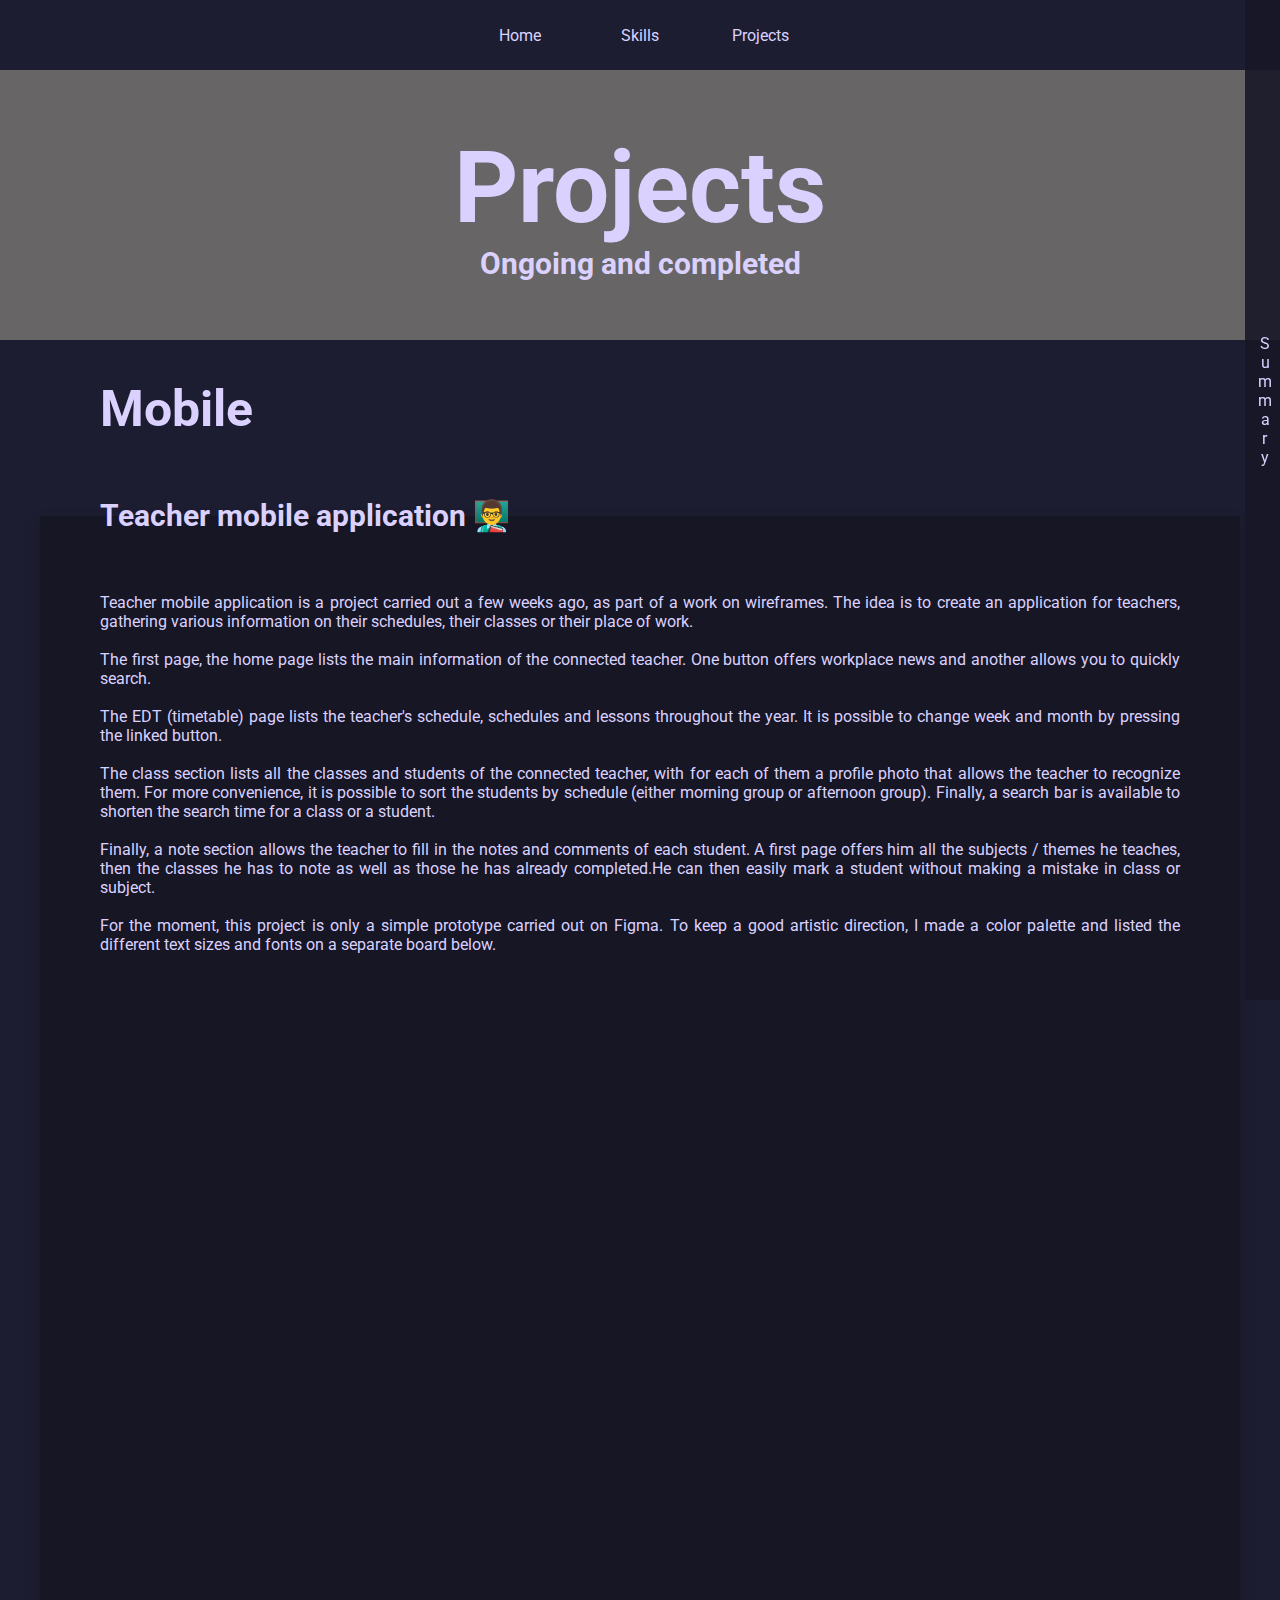
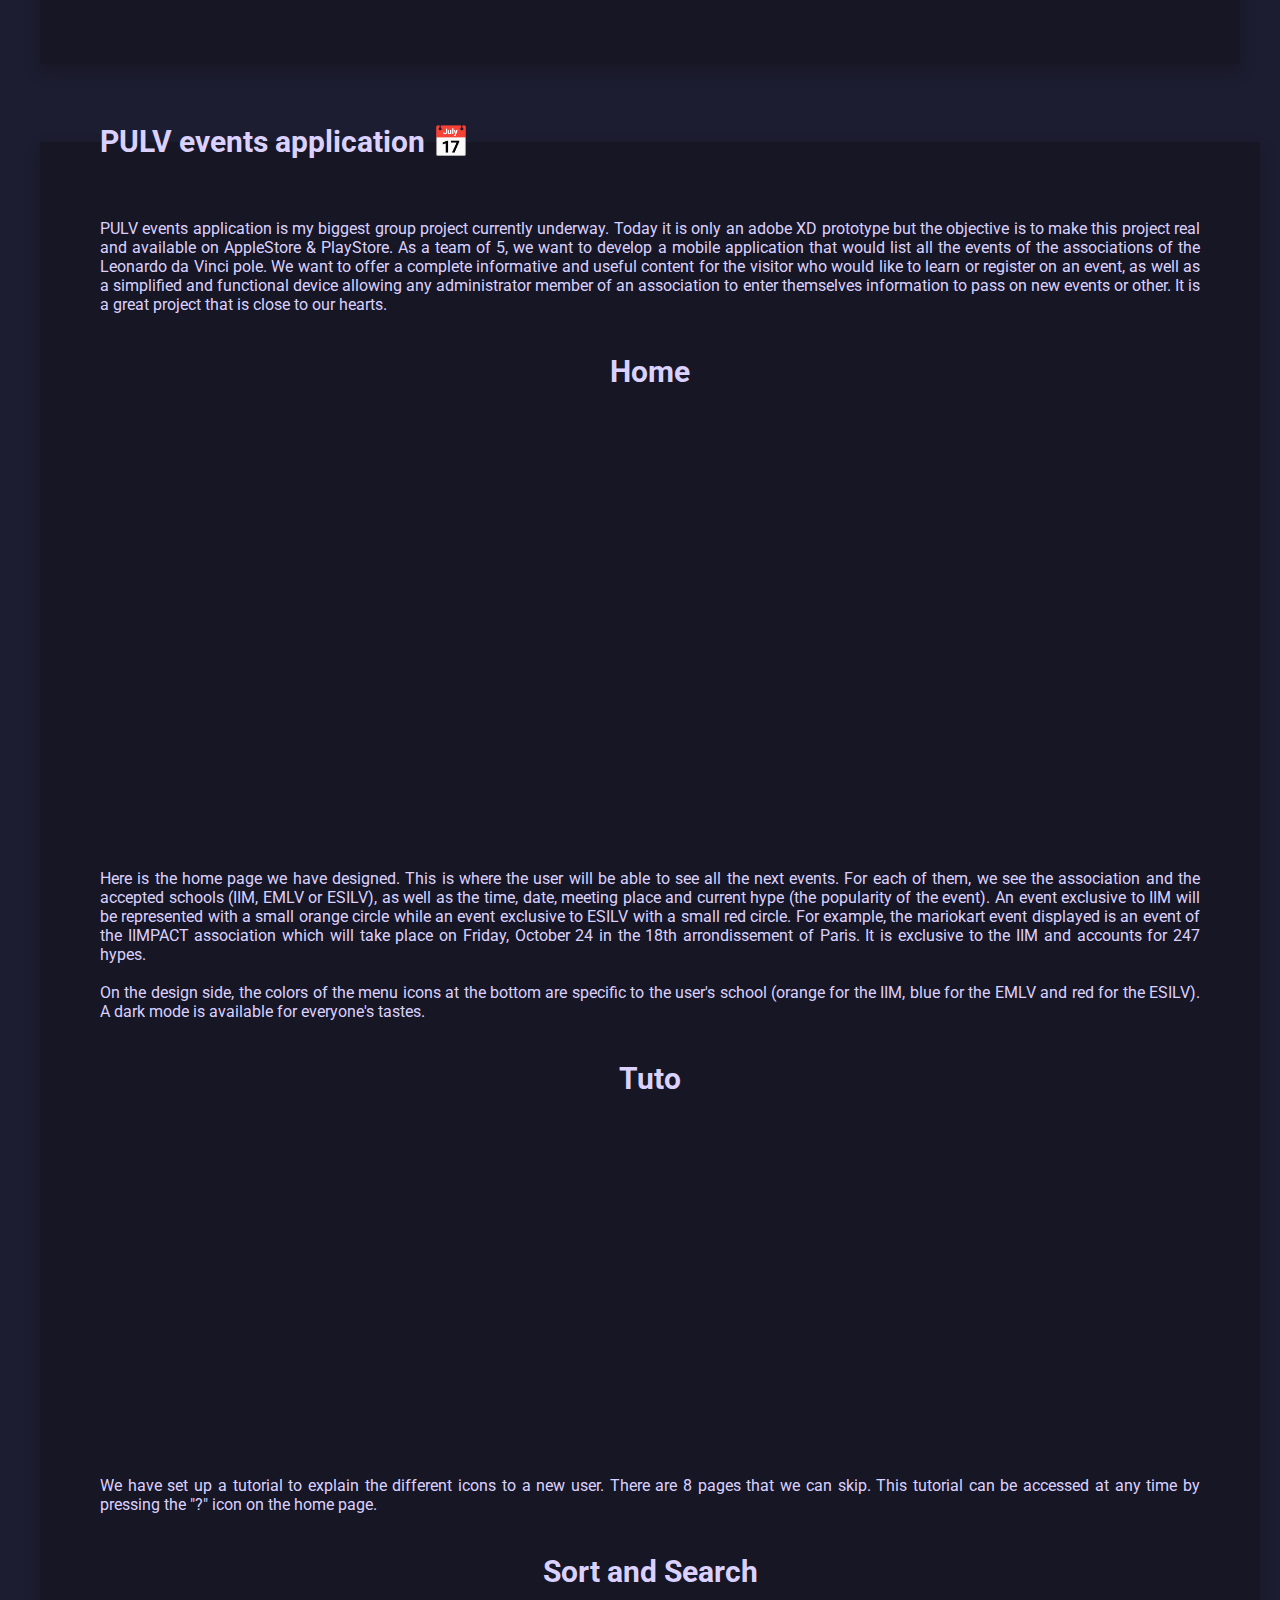
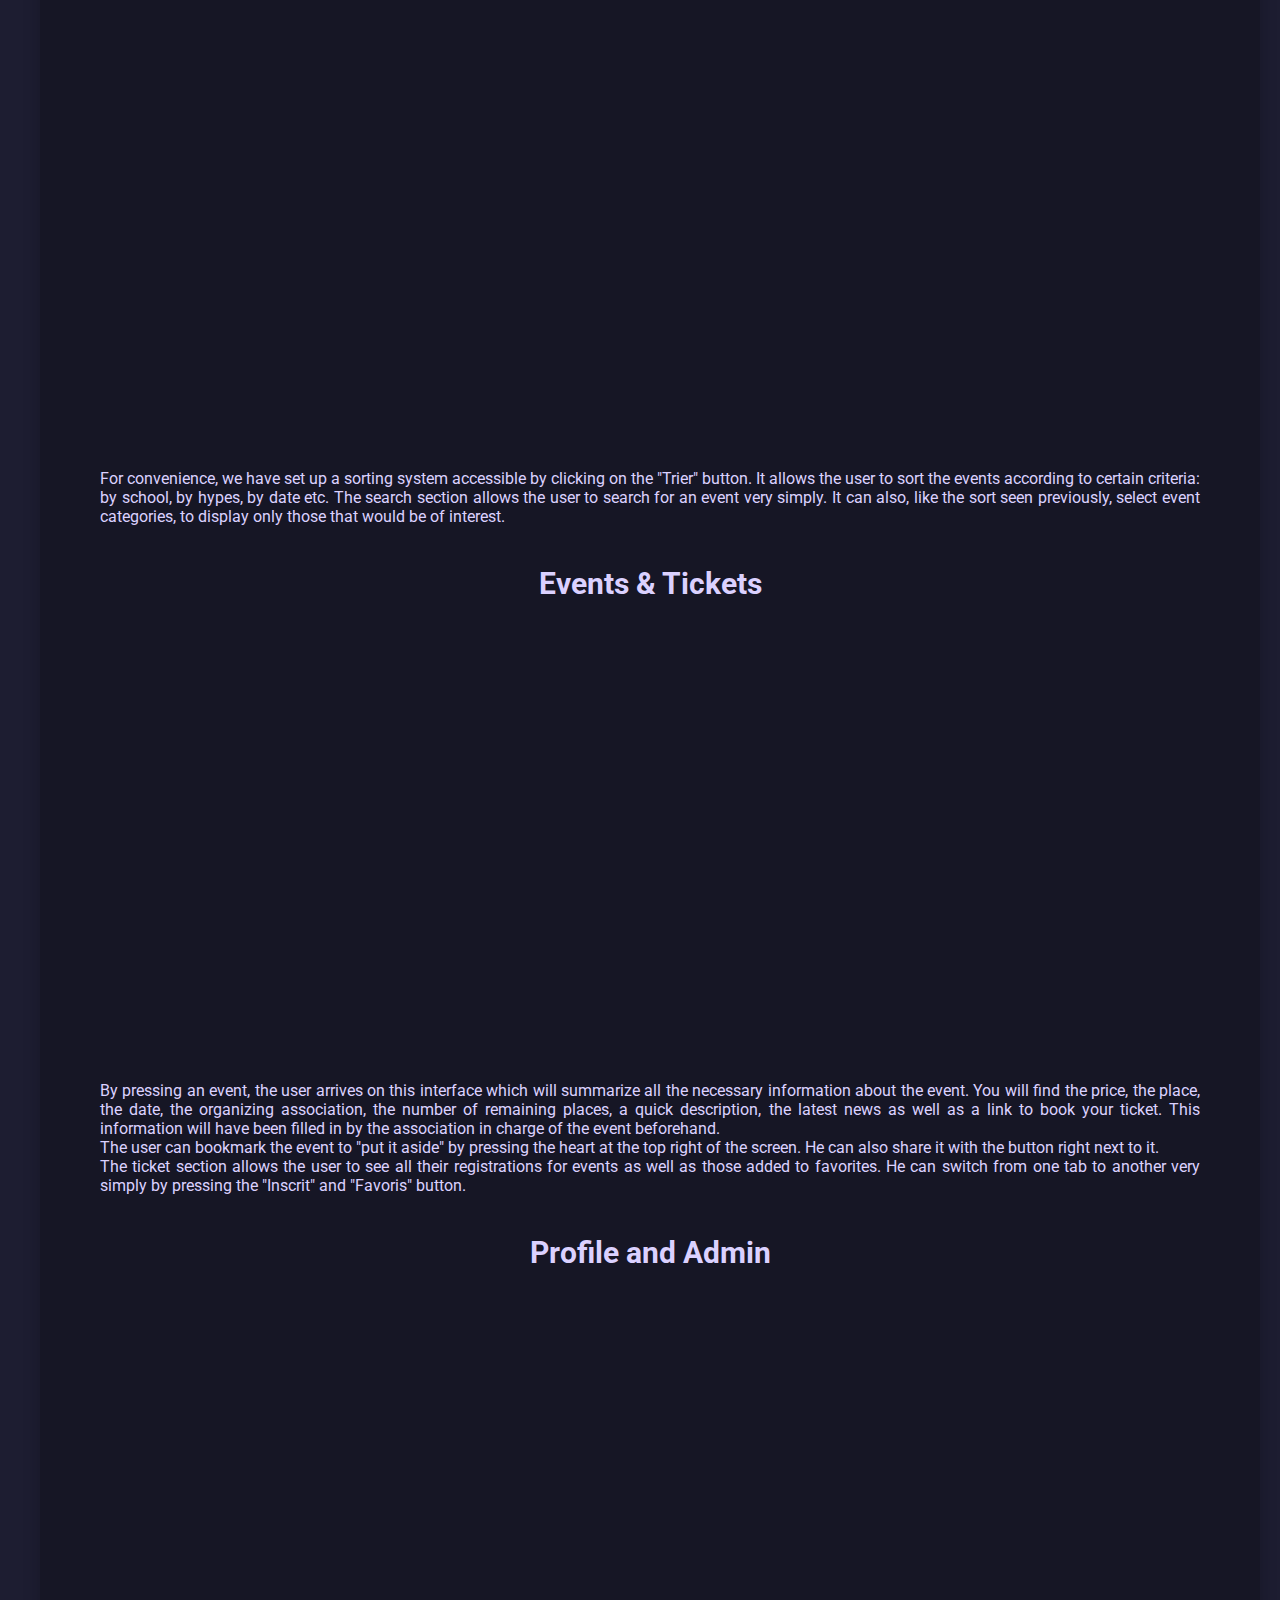
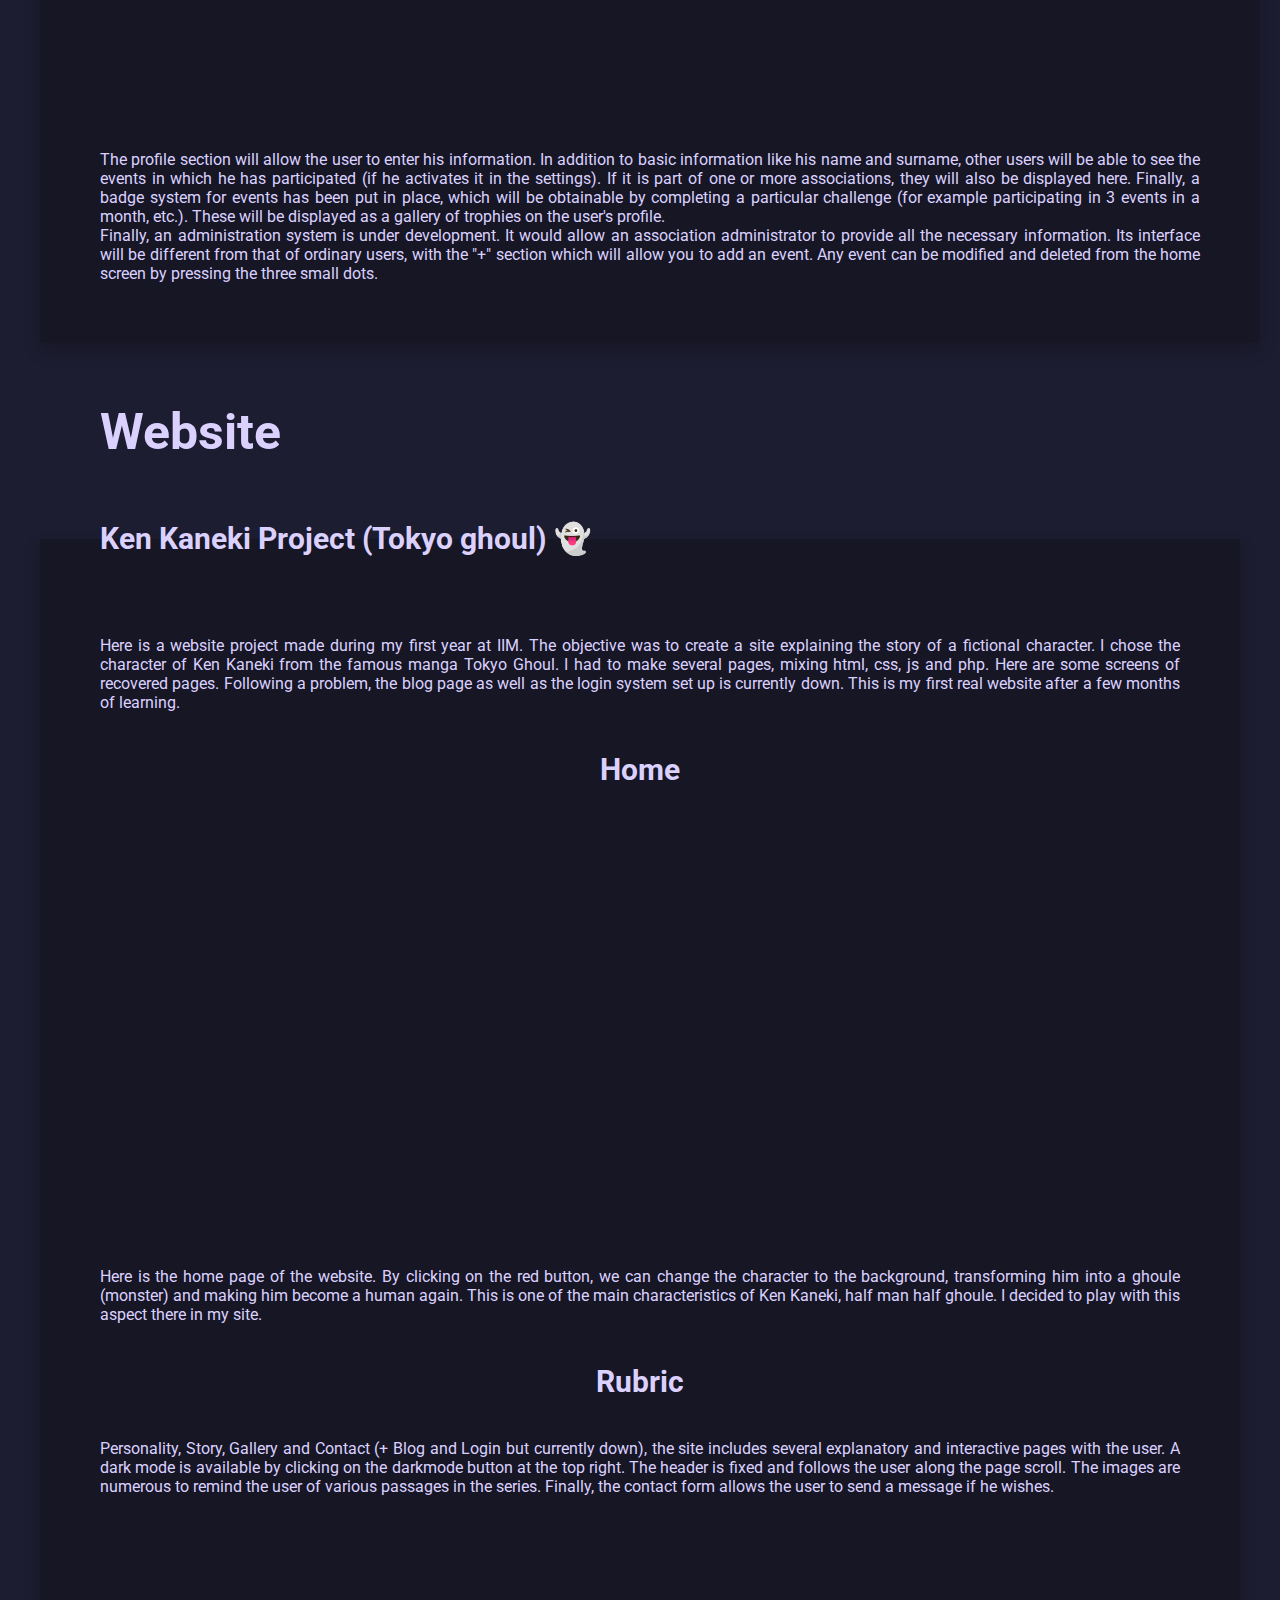
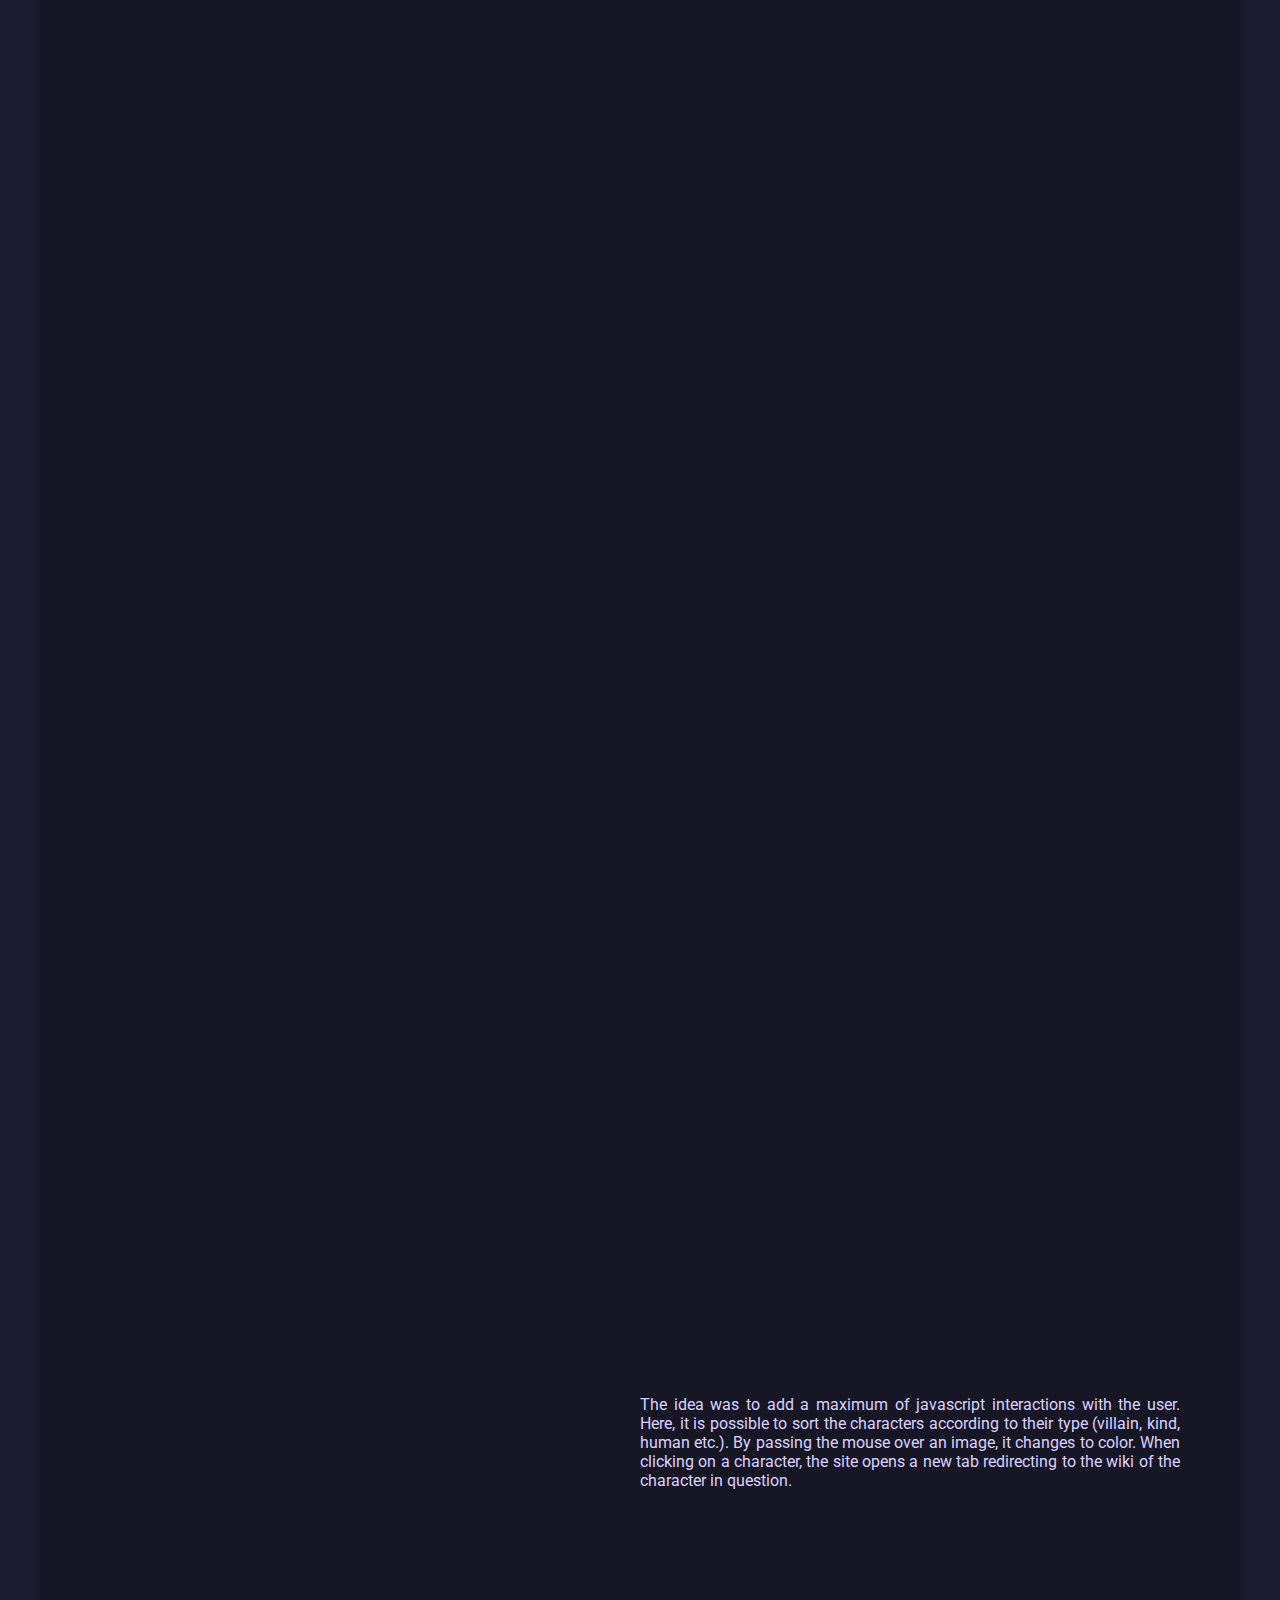
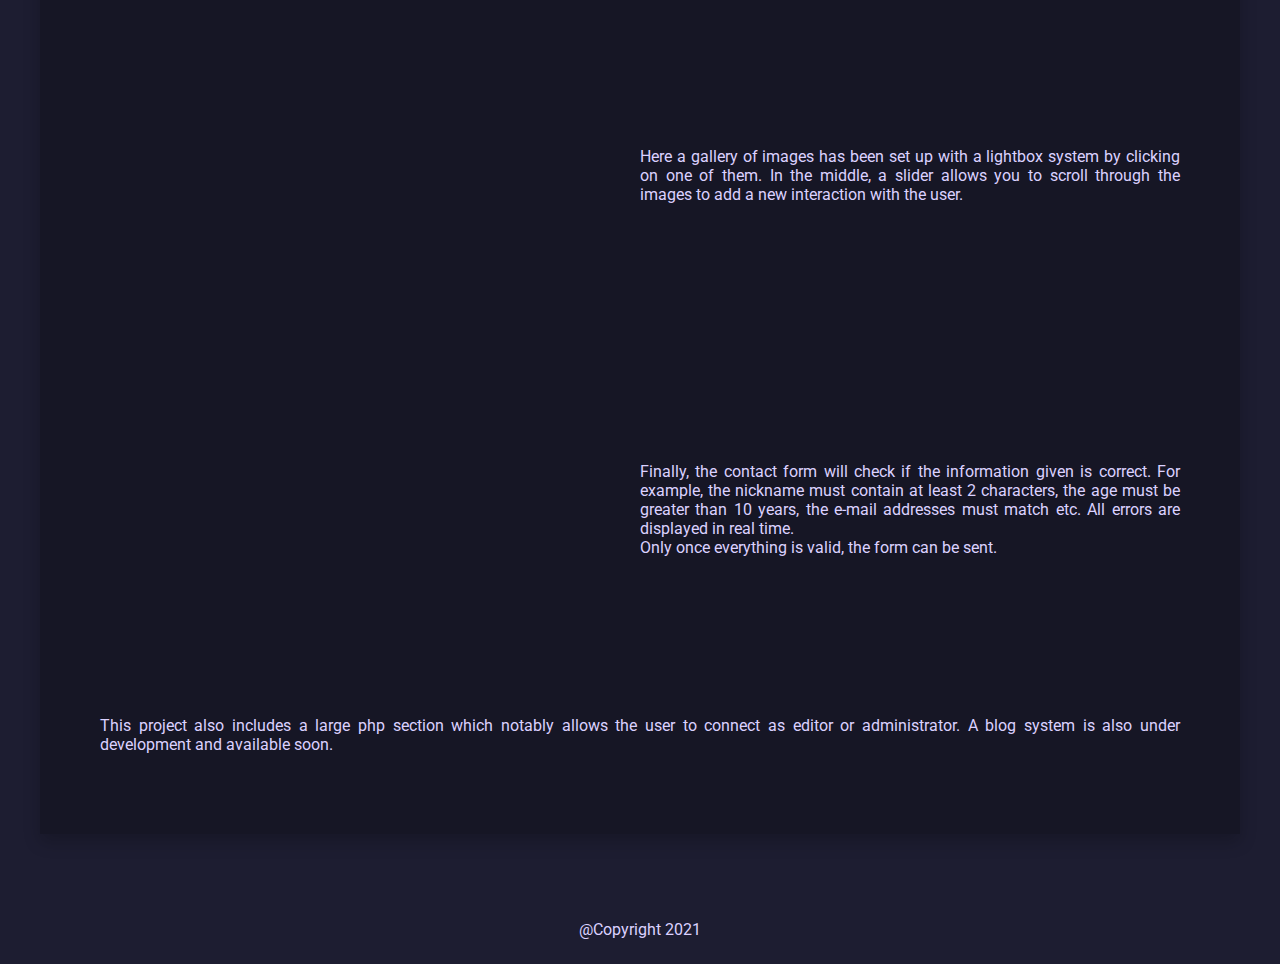
==== projects.html @ 207ac64b ":white_check_mark: Site completed" ====
<!DOCTYPE html>
<html lang="en">
<head>
    <meta charset="UTF-8">
    <meta http-equiv="X-UA-Compatible" content="IE=edge">
    <meta name="viewport" content="width=device-width, initial-scale=1.0">
    <link rel="stylesheet" href="style.css">
    <link rel="preconnect" href="https://fonts.googleapis.com">
    <link rel="preconnect" href="https://fonts.gstatic.com" crossorigin>
    <link href="https://fonts.googleapis.com/css2?family=Roboto:wght@100;400;500;700&display=swap" rel="stylesheet"> 
    <title>Projects</title>
</head>
<body>
    <header>
        <ul>
            <a href="index.html">
                <ul>
                    <li>Home</li>
                </ul>
            </a>
            <a href="skills.html">
                <ul>
                    <li>Skills</li>
                </ul>
            </a>
            <a href="projects.html">
                <ul>
                    <li>Projects</li> 
                </ul>
            </a>
        </ul>
    </header>
        <section class="projects">
            <div class="title">
                <div>
                    <h1>Projects</h1>
                    <h3>Ongoing and completed</h3>
                </div>
            </div>

            <div class="flex">
                <article>
                    <h2>Mobile</h2>
                </article>
                <fieldset>
                    <legend><b>Teacher mobile application</b> 👨‍🏫</legend>
                    <p>Teacher mobile application is a project carried out a few weeks ago, as part of a work on wireframes. The idea is to create an application for teachers, gathering various information on their schedules, their classes or their place of work. <br><br>The first page, the home page lists the main information of the connected teacher. One button offers workplace news and another allows you to quickly search.<br><br>The EDT (timetable) page lists the teacher's schedule, schedules and lessons throughout the year. It is possible to change week and month by pressing the linked button.<br><br>The class section lists all the classes and students of the connected teacher, with for each of them a profile photo that allows the teacher to recognize them. For more convenience, it is possible to sort the students by schedule (either morning group or afternoon group). Finally, a search bar is available to shorten the search time for a class or a student.<br><br>Finally, a note section allows the teacher to fill in the notes and comments of each student. A first page offers him all the subjects / themes he teaches, then the classes he has to note as well as those he has already completed.He can then easily mark a student without making a mistake in class or subject.<br><br> For the moment, this project is only a simple prototype carried out on Figma. To keep a good artistic direction, I made a color palette and listed the different text sizes and fonts on a separate board below.
                    </p>
                    <div class="grid">
                        <div><img src="../rendu_SCSS/img/projects/figma/1.png" alt="home_figma" class="xs"></div>
                        <div><img src="../rendu_SCSS/img/projects/figma/2.png" alt="edt_figma" class="xs"></div>
                        <div><img src="../rendu_SCSS/img/projects/figma/3.png" alt="class1_figma" class="xs"></div>
                        <div><img src="../rendu_SCSS/img/projects/figma/4.png" alt="class2_figma" class="xs"></div>
                        <div><img src="../rendu_SCSS/img/projects/figma/5.png" alt="class3_figma" class="xs"></div>
                        <div><img src="../rendu_SCSS/img/projects/figma/6.png" alt="class4_figma" class="xs"></div>
                        <div><img src="../rendu_SCSS/img/projects/figma/7.png" alt="mark1_figma" class="xs"></div>
                        <div><img src="../rendu_SCSS/img/projects/figma/8.png" alt="mark2_figma" class="xs"></div>
                        <div><img src="../rendu_SCSS/img/projects/figma/9.png" alt="mark3_figma" class="xs"></div>
                        <div></div>
                        <div></div>
                    </div>
                </fieldset>


                <fieldset>
                    <legend><b>PULV events application</b> 📅</legend>
                    <p>PULV events application is my biggest group project currently underway. Today it is only an adobe XD prototype but the objective is to make this project real and available on AppleStore & PlayStore. As a team of 5, we want to develop a mobile application that would list all the events of the associations of the Leonardo da Vinci pole. We want to offer a complete informative and useful content for the visitor who would like to learn or register on an event, as well as a simplified and functional device allowing any administrator member of an association to enter themselves information to pass on new events or other. It is a great project that is close to our hearts.
                    </p>
                    <article>
                        <h3>Home</h3>
                    </article>
                    <div class="grid grid-home">
                        <div><img src="../rendu_SCSS/img/projects/xd/home_1.png" alt="home_1" class="xs"></div>
                        <div><img src="../rendu_SCSS/img/projects/xd/home_2.png" alt="home_2" class="xs"></div>
                        <div><img src="../rendu_SCSS/img/projects/xd/home_3.png" alt="home_3" class="xs"></div>
                        <div><img src="../rendu_SCSS/img/projects/xd/home_d_1.png" alt="home_d_1" class="xs"></div>
                        <div><img src="../rendu_SCSS/img/projects/xd/home_d_2.png" alt="home_d_2" class="xs"></div>
                        <div><img src="../rendu_SCSS/img/projects/xd/home_d_3.png" alt="home_d_3" class="xs"></div>
                    </div>
                    <p>Here is the home page we have designed. This is where the user will be able to see all the next events. For each of them, we see the association and the accepted schools (IIM, EMLV or ESILV), as well as the time, date, meeting place and current hype (the popularity of the event). An event exclusive to IIM will be represented with a small orange circle while an event exclusive to ESILV with a small red circle. For example, the mariokart event displayed is an event of the IIMPACT association which will take place on Friday, October 24 in the 18th arrondissement of Paris. It is exclusive to the IIM and accounts for 247 hypes. <br><br>
                    On the design side, the colors of the menu icons at the bottom are specific to the user's school (orange for the IIM, blue for the EMLV and red for the ESILV). A dark mode is available for everyone's tastes.
                    </p>
                    <article>
                        <h3>Tuto</h3>
                    </article>
                    <div class="grid grid-tuto">
                        <div><img src="../rendu_SCSS/img/projects/xd/tuto1.png" alt="tuto1" class="xs"></div>
                        <div><img src="../rendu_SCSS/img/projects/xd/tuto2.png" alt="tuto2" class="xs"></div>
                        <div><img src="../rendu_SCSS/img/projects/xd/tuto3.png" alt="tuto3" class="xs"></div>
                        <div><img src="../rendu_SCSS/img/projects/xd/tuto4.png" alt="tuto4" class="xs"></div>
                        <div><img src="../rendu_SCSS/img/projects/xd/tuto5.png" alt="tuto5" class="xs"></div>
                        <div><img src="../rendu_SCSS/img/projects/xd/tuto6.png" alt="tuto6" class="xs"></div>
                        <div><img src="../rendu_SCSS/img/projects/xd/tuto7.png" alt="tuto7" class="xs"></div>
                        <div><img src="../rendu_SCSS/img/projects/xd/tuto8.png" alt="tuto8" class="xs"></div>
                    </div>
                    <p>We have set up a tutorial to explain the different icons to a new user. There are 8 pages that we can skip. This tutorial can be accessed at any time by pressing the "?" icon on the home page.
                    </p>
                    <article>
                        <h3>Sort and Search</h3>
                    </article>
                    <div class="grid grid-search">
                        <div><img src="../rendu_SCSS/img/projects/xd/filter.png" alt="filter" class="xs"></div>
                        <div><img src="../rendu_SCSS/img/projects/xd/search_1.png" alt="search_1" class="xs"></div>
                        <div><img src="../rendu_SCSS/img/projects/xd/search_2.png" alt="search_2" class="xs"></div>
                    </div>
                    <p>For convenience, we have set up a sorting system accessible by clicking on the "Trier" button. It allows the user to sort the events according to certain criteria: by school, by hypes, by date etc. The search section allows the user to search for an event very simply. It can also, like the sort seen previously, select event categories, to display only those that would be of interest.
                    </p>
                    <article>
                        <h3>Events & Tickets</h3>
                    </article>
                    <div class="grid grid-event">
                        <div><img src="../rendu_SCSS/img/projects/xd/event_1.png" alt="event_1" class="xs"></div>
                        <div><img src="../rendu_SCSS/img/projects/xd/event_2.png" alt="event_2" class="xs"></div>
                        <div><img src="../rendu_SCSS/img/projects/xd/event_3.png" alt="event_3" class="xs"></div>
                        <div><img src="../rendu_SCSS/img/projects/xd/ticket_1.png" alt="ticket_1" class="xs"></div>
                        <div><img src="../rendu_SCSS/img/projects/xd/ticket_2.png" alt="ticket_2" class="xs"></div>
                    </div>
                    <p>By pressing an event, the user arrives on this interface which will summarize all the necessary information about the event. You will find the price, the place, the date, the organizing association, the number of remaining places, a quick description, the latest news as well as a link to book your ticket. This information will have been filled in by the association in charge of the event beforehand. <br>The user can bookmark the event to "put it aside" by pressing the heart at the top right of the screen. He can also share it with the button right next to it.<br>The ticket section allows the user to see all their registrations for events as well as those added to favorites. He can switch from one tab to another very simply by pressing the "Inscrit" and "Favoris" button.
                    <article>
                        <h3>Profile and Admin</h3>
                    </article>
                    <div class="grid grid-admin">
                        <div><img src="../rendu_SCSS/img/projects/xd/profile.png" alt="profile" class="xs"></div>
                        <div><img src="../rendu_SCSS/img/projects/xd/admin_1.png" alt="admin_1" class="xs"></div>
                        <div><img src="../rendu_SCSS/img/projects/xd/admin_2.png" alt="admin_2" class="xs"></div>
                        <div><img src="../rendu_SCSS/img/projects/xd/admin_3.png" alt="admin_3" class="xs"></div>
                    </div>
                    <p>The profile section will allow the user to enter his information. In addition to basic information like his name and surname, other users will be able to see the events in which he has participated (if he activates it in the settings). If it is part of one or more associations, they will also be displayed here. Finally, a badge system for events has been put in place, which will be obtainable by completing a particular challenge (for example participating in 3 events in a month, etc.). These will be displayed as a gallery of trophies on the user's profile.<br>Finally, an administration system is under development. It would allow an association administrator to provide all the necessary information. Its interface will be different from that of ordinary users, with the "+" section which will allow you to add an event. Any event can be modified and deleted from the home screen by pressing the three small dots.
                    </p>
                </fieldset>
                <article>
                    <h2>Website</h2>
                </article>
                <fieldset>
                    <legend><b>Ken Kaneki Project (Tokyo ghoul)</b> 👻</legend>
                    <p>Here is a website project made during my first year at IIM. The objective was to create a site explaining the story of a fictional character. I chose the character of Ken Kaneki from the famous manga Tokyo Ghoul. I had to make several pages, mixing html, css, js and php.
                        Here are some screens of recovered pages. Following a problem, the blog page as well as the login system set up is currently down. This is my first real website after a few months of learning.
                    </p>
                    <article>
                        <h3>Home</h3>
                    </article>
                    <div class="grid grid-home">
                        <div><img src="../rendu_SCSS/img/projects/kk/1.png" alt="home_1" class="xs"></div>
                        <div><img src="../rendu_SCSS/img/projects/kk/2.png" alt="home_2" class="xs"></div>
                    </div>
                    <p>Here is the home page of the website. By clicking on the red button, we can change the character to the background, transforming him into a ghoule (monster) and making him become a human again. This is one of the main characteristics of Ken Kaneki, half man half ghoule. I decided to play with this aspect there in my site.
                    </p>
                    <article>
                        <h3>Rubric</h3>
                    </article>
                    <p>Personality, Story, Gallery and Contact (+ Blog and Login but currently down), the site includes several explanatory and interactive pages with the user.
                        A dark mode is available by clicking on the darkmode button at the top right. The header is fixed and follows the user along the page scroll.
                        The images are numerous to remind the user of various passages in the series. Finally, the contact form allows the user to send a message if he wishes.
                    </p>
                    <div class="grid grid-rubric">
                        <div><img src="../rendu_SCSS/img/projects/kk/3.png" alt="home_2" class="xs"></div>
                        <div><img src="../rendu_SCSS/img/projects/kk/4.png" alt="home_2" class="xs"></div>
                        <div><img src="../rendu_SCSS/img/projects/kk/5.png" alt="home_2" class="xs"></div>
                        <div><img src="../rendu_SCSS/img/projects/kk/6.png" alt="home_2" class="xs"></div>
                        <div><img src="../rendu_SCSS/img/projects/kk/7.png" alt="home_2" class="xs"></div>
                        <div><img src="../rendu_SCSS/img/projects/kk/8.png" alt="home_2" class="xs"></div>
                        <div><img src="../rendu_SCSS/img/projects/kk/9.png" alt="home_2" class="xs"></div>
                        <div><img src="../rendu_SCSS/img/projects/kk/10.png" alt="home_2" class="xs"></div>
                        
                    </div>
                    
                    <div class="grid grid-use">
                        <p>The idea was to add a maximum of javascript interactions with the user. Here, it is possible to sort the characters according to their type (villain, kind, human etc.). By passing the mouse over an image, it changes to color. When clicking on a character, the site opens a new tab redirecting to the wiki of the character in question.
                        </p>
                        <div><img src="../rendu_SCSS/img/projects/kk/11.png" alt="home_2" class="xs"></div>
                        <p>Here a gallery of images has been set up with a lightbox system by clicking on one of them. In the middle, a slider allows you to scroll through the images to add a new interaction with the user.
                        </p>
                        <div><img src="../rendu_SCSS/img/projects/kk/12.png" alt="home_2" class="xs"></div>
                        <p>Finally, the contact form will check if the information given is correct. For example, the nickname must contain at least 2 characters, the age must be greater than 10 years, the e-mail addresses must match etc. All errors are displayed in real time.<br>Only once everything is valid, the form can be sent.
                        </p>
                        <div><img src="../rendu_SCSS/img/projects/kk/13.png" alt="home_2" class="xs"></div>
                    </div>
                    <p>This project also includes a large php section which notably allows the user to connect as editor or administrator. A blog system is also under development and available soon.</p>
                </fieldset>
            </div>
        </section>
        <footer>
            <p>@Copyright 2021</p>
        </footer>
        <ul class="scrollbar">
            <div class="summary">Summary</div>
            <div>
                <ul class="mobile">
                    <li>Mobile</li>
                </ul>
                <ul class="teacher">
                    <li>Teacher Mobile Application</li>
                </ul>
                <ul class="pulv">
                    <li>PULV events application</li>
                </ul>
                <ul class="website">
                    <li>Website</li>
                </ul>
                <ul class="kk">
                    <li>Ken Kaneki Project</li>
                </ul>
            </div>
        </ul>
        <img src="../rendu_SCSS/img/menu.svg" alt="menu_burger" class="burger">
        <ul class="menu-burger">
            <img src="../rendu_SCSS/img/x.svg" alt="x_menu_burger" class="x">
            <div>
                <a href="index.html">
                    <ul>
                        <li>Home</li>
                    </ul>
                </a>
                <a href="skills.html">
                    <ul>
                        <li>Skills</li>
                    </ul>
                </a>
                <a href="projects.html">
                    <ul>
                        <li>Projects</li>
                    </ul>
                </a>
            </div>
        </ul>
    </body>
    <script src="../rendu_SCSS/script.js"></script>
    </html>
    
</body>
</html>
---- style.css ----
* {
  padding: 0;
  margin: 0;
  box-sizing: border-box;
  font-family: "Roboto", sans-serif;
  transition: 0.5s;
}

body {
  background-color: #1d1d31;
}

a {
  text-decoration: none;
  color: #dbd1ff;
}

h1 {
  font-size: 100px;
}

h2 {
  font-size: 50px;
}

h3 {
  font-size: 30px;
}

p {
  text-align: justify;
}

@media screen and (max-width: 1200px) {
  h1 {
    font-size: 70px;
  }

  h2 {
    font-size: 40px;
  }

  h3 {
    font-size: 25px;
  }
}
footer, header {
  display: flex;
  justify-content: center;
  align-items: center;
  height: 70px;
  color: #dbd1ff;
  background-color: #1d1d31;
}
footer ul, header ul {
  display: flex;
  flex-direction: row;
  justify-content: center;
  cursor: pointer;
}
footer ul ul, header ul ul {
  height: 70px;
  display: flex;
  justify-content: center;
  align-items: center;
  width: 120px;
}
footer ul ul:hover, header ul ul:hover {
  background-color: coral;
}
footer ul li, header ul li {
  list-style-type: none;
  margin: 0 30px;
}

@media screen and (max-width: 1200px) {
  header {
    display: none;
  }
}

.scrollbar {
  width: 200px;
  position: fixed;
  top: 0;
  right: 0;
  bottom: -100px;
  background-color: rgba(23, 23, 39, 0.9);
  transform: translateX(200px);
  padding-top: 100px;
  padding-left: 10px;
  padding-right: 225px;
  margin-top: 0;
  z-index: 2;
  color: #dbd1ff;
  display: flex;
}
.scrollbar:hover {
  transform: translateX(0);
}
.scrollbar:hover .summary {
  opacity: 0;
}
.scrollbar li {
  text-align: center;
  list-style-type: none;
  font-size: 15px;
}
.scrollbar ul {
  margin: 5px 0;
  width: 200px;
  padding: 20px;
}
.scrollbar ul:hover {
  background-color: coral;
}
.scrollbar .summary {
  writing-mode: vertical-rl;
  text-orientation: upright;
  align-self: center;
  margin-bottom: 300px;
}

.burger, .x {
  cursor: pointer;
  width: 50px;
  position: fixed;
  top: 20px;
  left: 20px;
  display: block;
}
@media screen and (min-width: 1200px) {
  .burger, .x {
    display: none;
  }
}
@media screen and (max-width: 450px) {
  .burger, .x {
    width: 40px;
  }
}

.menu-burger {
  width: 200px;
  position: fixed;
  top: 0;
  left: 0;
  bottom: -100px;
  background-color: rgba(23, 23, 39, 0.9);
  transform: translateX(-500px);
  padding-top: 100px;
  padding-right: 50px;
  margin-top: 0;
  z-index: 2;
}
.menu-burger li {
  text-align: center;
  list-style-type: none;
  font-size: 20px;
}
.menu-burger ul {
  margin: 5px 0;
  width: 200px;
  padding: 20px;
}
.menu-burger ul:hover {
  background-color: coral;
}

.visible {
  transform: translateX(0);
}

.invisible {
  transform: translateX(-500px);
}

.visible_p {
  opacity: 0;
  height: 0;
  transition: 0.2s ease-out;
}

.slide {
  scale: 2;
  margin-top: 30px;
  cursor: pointer;
}
@media screen and (max-width: 1200px) {
  .slide {
    display: none;
  }
}

.index section:nth-of-type(1) {
  display: flex;
  justify-content: center;
  flex-direction: column;
}
.index section:nth-of-type(1) .home {
  width: 100%;
  height: 100vh;
  background-color: #676565;
  background-size: cover;
  background-image: url(https://media.istockphoto.com/photos/developer-screen-with-colored-website-programming-code-picture-id1161918104?b=1&k=20&m=1161918104&s=170667a&w=0&h=NG2dfcrxrW0ZWtf2vkicNatgUx5nNRZyT-b0-hvJELs=);
  background-attachment: fixed;
  background-blend-mode: multiply;
  object-fit: cover;
  display: flex;
  align-items: center;
  justify-content: center;
  flex-direction: column;
  color: #dbd1ff;
  background-position: center;
}
@media screen and (max-width: 1200px) {
  .index section:nth-of-type(1) .home {
    height: 50vh;
  }
}
.index section:nth-of-type(1) .home div:nth-of-type(1) {
  width: 800px;
  border: solid 3px #dbd1ff;
  height: 50%;
  display: flex;
  flex-direction: column;
  align-items: center;
  justify-content: center;
  margin-bottom: 50px;
}
@media screen and (max-width: 1200px) {
  .index section:nth-of-type(1) .home div:nth-of-type(1) {
    width: 350px;
  }
}
.index section:nth-of-type(2) {
  padding: 50px;
  margin-top: 10px;
}
.index section:nth-of-type(2) .description {
  display: flex;
  justify-content: center;
  align-items: center;
  flex-direction: column;
  padding: 30px;
  color: #dbd1ff;
  background-color: #161625;
  margin-bottom: 50px;
  box-shadow: 0 8px 16px rgba(0, 0, 0, 0.2);
}
.index section:nth-of-type(2) .description div:nth-of-type(1) {
  width: 150px;
  height: 150px;
  background-color: bisque;
  border-radius: 50%;
  background-image: url(../rendu_SCSS/img/profil.jpg);
  background-size: cover;
  margin-top: 20px;
}
.index section:nth-of-type(2) .description p {
  padding: 20px;
}
.index section:nth-of-type(2) div {
  display: flex;
  justify-content: center;
  flex-direction: column;
  justify-content: center;
  align-items: center;
  margin: 20px 0;
}
.index .section {
  width: 100%;
  height: 150px;
}
.index .section-1 {
  width: 700px;
  background-color: darkgray;
  background-blend-mode: multiply;
  background-size: cover;
  color: #dbd1ff;
  display: flex;
  align-items: center;
  justify-content: center;
  cursor: pointer;
  box-shadow: 0 8px 16px rgba(0, 0, 0, 0.2);
  background-image: url(https://images.unsplash.com/photo-1508317469940-e3de49ba902e?ixid=MnwxMjA3fDB8MHxzZWFyY2h8MjJ8fHNraWxscyUyMGRldnxlbnwwfHwwfHw%3D&ixlib=rb-1.2.1&auto=format&fit=crop&w=600&q=60);
}
.index .section-1:hover {
  border: 1px solid #ff9f7c;
}
.index .section-2 {
  width: 700px;
  background-color: darkgray;
  background-blend-mode: multiply;
  background-size: cover;
  color: #dbd1ff;
  display: flex;
  align-items: center;
  justify-content: center;
  cursor: pointer;
  box-shadow: 0 8px 16px rgba(0, 0, 0, 0.2);
  background-image: url(https://images.unsplash.com/photo-1531741403586-c19915ad5d0c?ixid=MnwxMjA3fDB8MHxzZWFyY2h8MTh8fGRldiUyMGNzc3xlbnwwfHwwfHw%3D&ixlib=rb-1.2.1&auto=format&fit=crop&w=600&q=60);
  background-position: center;
}
.index .section-2:hover {
  border: 1px solid #ff9f7c;
}

.skills li {
  font-size: 20px;
  color: #dbd1ff;
  list-style-type: circle;
}
.skills .title {
  width: 100%;
  height: 30vh;
  background-color: #676565;
  background-blend-mode: multiply;
  background-attachment: fixed;
  background-position: center;
  background-size: cover;
  display: flex;
  justify-content: center;
  align-items: center;
  flex-direction: column;
  text-align: center;
  color: #dbd1ff;
  background-image: url(https://images.unsplash.com/photo-1508317469940-e3de49ba902e?ixid=MnwxMjA3fDB8MHxzZWFyY2h8MjJ8fHNraWxscyUyMGRldnxlbnwwfHwwfHw%3D&ixlib=rb-1.2.1&auto=format&fit=crop&w=600&q=60);
}
.skills article {
  margin-top: 40px;
  margin-left: 100px;
  color: #dbd1ff;
}
.skills fieldset {
  margin: 60px 40px;
  box-shadow: 0 8px 16px rgba(0, 0, 0, 0.2);
  background-color: #161625;
  padding: 60px;
  border: none;
}
.skills fieldset legend {
  font-size: 30px;
  color: #dbd1ff;
}
.skills fieldset p {
  color: #dbd1ff;
}
@media screen and (max-width: 1200px) {
  .skills fieldset {
    text-align: center;
  }
  .skills fieldset ul {
    margin-bottom: 20px;
  }
}
@media screen and (min-width: 1200px) {
  .skills .grid {
    height: auto;
    display: grid;
    grid-template-columns: 1fr 1fr;
    grid-template-rows: 1fr;
  }
  .skills .grid ul {
    margin-bottom: 20px;
  }
  .skills .grid fieldset:nth-of-type(1) {
    grid-column: 1;
    grid-row: 1;
    margin-left: 100px;
    margin-top: 50px;
  }
  .skills .grid fieldset:nth-of-type(2) {
    grid-column: 2;
    grid-row: 1;
    margin-right: 100px;
    margin-top: 50px;
  }
  .skills .grid fieldset:nth-of-type(3) {
    grid-column: 1;
    grid-row: 2;
    margin-left: 100px;
  }
  .skills .grid fieldset:nth-of-type(4) {
    grid-column: 2;
    grid-row: 2;
    margin-right: 100px;
  }
  .skills .flex {
    height: auto;
    display: flex;
    margin: 0 50px 100px 50px;
  }
  .skills .flex ul {
    display: flex;
    justify-content: space-around;
  }
  .skills .flex li {
    margin: 20px 80px;
    text-align: left;
    width: 100%;
    text-align: center;
  }
}
.skills .front, .skills .back, .skills .uiux, .skills .others, .skills .soft {
  display: flex;
  justify-content: center;
  cursor: pointer;
  margin-bottom: 20px;
  scale: 1.2;
}

.projects .title {
  width: 100%;
  height: 30vh;
  background-color: #676565;
  background-blend-mode: multiply;
  background-attachment: fixed;
  background-position: center;
  background-size: cover;
  display: flex;
  justify-content: center;
  align-items: center;
  flex-direction: column;
  text-align: center;
  color: #dbd1ff;
  background-image: url(https://images.unsplash.com/photo-1531741403586-c19915ad5d0c?ixid=MnwxMjA3fDB8MHxzZWFyY2h8MTh8fGRldiUyMGNzc3xlbnwwfHwwfHw%3D&ixlib=rb-1.2.1&auto=format&fit=crop&w=600&q=60);
  background-position: bottom;
}
@media screen and (max-width: 1200px) {
  .projects .title {
    background-position: left;
  }
}
.projects article {
  margin-top: 40px;
  margin-left: 100px;
  color: #dbd1ff;
}
.projects fieldset {
  margin: 60px 40px;
  box-shadow: 0 8px 16px rgba(0, 0, 0, 0.2);
  background-color: #161625;
  padding: 60px;
  border: none;
}
.projects fieldset legend {
  font-size: 30px;
  color: #dbd1ff;
}
.projects fieldset p {
  color: #dbd1ff;
}
@media screen and (min-width: 1200px) {
  .projects fieldset:nth-of-type(1) .grid {
    height: 600px;
    display: grid;
    grid-template-columns: 1fr 1fr 1fr 1fr 1fr 1fr 1fr 1fr 1fr;
    grid-template-rows: 1fr 1fr;
    margin-top: 50px;
  }
}
.projects fieldset:nth-of-type(1) .grid div:not(:nth-last-child(-n+2)):hover {
  scale: 1.1;
}
.projects fieldset:nth-of-type(1) .grid div:nth-of-type(1) {
  grid-column: 1;
  grid-row: 1;
  background-image: url(../rendu_SCSS/img/projects/figma/1.png);
  margin: 20px 0;
  background-size: contain;
  background-repeat: no-repeat;
  background-position: center;
}
.projects fieldset:nth-of-type(1) .grid div:nth-of-type(2) {
  grid-column: 2;
  grid-row: 1;
  background-image: url(../rendu_SCSS/img/projects/figma/2.png);
  margin: 20px 0;
  background-size: contain;
  background-repeat: no-repeat;
  background-position: center;
}
.projects fieldset:nth-of-type(1) .grid div:nth-of-type(3) {
  grid-column: 3;
  grid-row: 1;
  background-image: url(../rendu_SCSS/img/projects/figma/3.png);
  margin: 20px 0;
  background-size: contain;
  background-repeat: no-repeat;
  background-position: center;
}
.projects fieldset:nth-of-type(1) .grid div:nth-of-type(4) {
  grid-column: 4;
  grid-row: 1;
  background-image: url(../rendu_SCSS/img/projects/figma/4.png);
  margin: 20px 0;
  background-size: contain;
  background-repeat: no-repeat;
  background-position: center;
}
.projects fieldset:nth-of-type(1) .grid div:nth-of-type(5) {
  grid-column: 5;
  grid-row: 1;
  background-image: url(../rendu_SCSS/img/projects/figma/5.png);
  margin: 20px 0;
  background-size: contain;
  background-repeat: no-repeat;
  background-position: center;
}
.projects fieldset:nth-of-type(1) .grid div:nth-of-type(6) {
  grid-column: 6;
  grid-row: 1;
  background-image: url(../rendu_SCSS/img/projects/figma/6.png);
  margin: 20px 0;
  background-size: contain;
  background-repeat: no-repeat;
  background-position: center;
}
.projects fieldset:nth-of-type(1) .grid div:nth-of-type(7) {
  grid-column: 7;
  grid-row: 1;
  background-image: url(../rendu_SCSS/img/projects/figma/7.png);
  margin: 20px 0;
  background-size: contain;
  background-repeat: no-repeat;
  background-position: center;
}
.projects fieldset:nth-of-type(1) .grid div:nth-of-type(8) {
  grid-column: 8;
  grid-row: 1;
  background-image: url(../rendu_SCSS/img/projects/figma/8.png);
  margin: 20px 0;
  background-size: contain;
  background-repeat: no-repeat;
  background-position: center;
}
.projects fieldset:nth-of-type(1) .grid div:nth-of-type(9) {
  grid-column: 9;
  grid-row: 1;
  background-image: url(../rendu_SCSS/img/projects/figma/9.png);
  margin: 20px 0;
  background-size: contain;
  background-repeat: no-repeat;
  background-position: center;
}
.projects fieldset:nth-of-type(1) .grid div:nth-of-type(10) {
  grid-column: 1/6;
  grid-row: 2;
  background-image: url(../rendu_SCSS/img/projects/figma/10.png);
  margin: 20px 0;
  background-size: contain;
  background-repeat: no-repeat;
  background-position: center;
}
.projects fieldset:nth-of-type(1) .grid div:nth-of-type(11) {
  grid-column: 5/10;
  grid-row: 2;
  background-image: url(../rendu_SCSS/img/projects/figma/11.png);
  margin: 20px 0;
  background-size: contain;
  background-repeat: no-repeat;
  background-position: center;
}
.projects fieldset:nth-of-type(2) article {
  text-align: center;
  margin: 40px 0;
}
@media screen and (min-width: 1200px) {
  .projects fieldset:nth-of-type(2) .grid {
    display: grid;
    margin: 40px 0;
  }
  .projects fieldset:nth-of-type(2) .grid div:hover {
    scale: 1.1;
  }
  .projects fieldset:nth-of-type(2) .grid-home {
    grid-template-columns: 1fr 1fr 1fr 1fr 1fr 1fr;
    grid-template-rows: 1fr;
    height: 400px;
  }
  .projects fieldset:nth-of-type(2) .grid-home div:nth-of-type(1) {
    grid-column: 1;
    grid-row: 1;
    background-image: url(../rendu_SCSS/img/projects/xd/home_1.png);
    margin: 20px 0;
    background-size: contain;
    background-repeat: no-repeat;
    background-position: center;
  }
  .projects fieldset:nth-of-type(2) .grid-home div:nth-of-type(2) {
    grid-column: 2;
    grid-row: 1;
    background-image: url(../rendu_SCSS/img/projects/xd/home_2.png);
    margin: 20px 0;
    background-size: contain;
    background-repeat: no-repeat;
    background-position: center;
  }
  .projects fieldset:nth-of-type(2) .grid-home div:nth-of-type(3) {
    grid-column: 3;
    grid-row: 1;
    background-image: url(../rendu_SCSS/img/projects/xd/home_3.png);
    margin: 20px 0;
    background-size: contain;
    background-repeat: no-repeat;
    background-position: center;
  }
  .projects fieldset:nth-of-type(2) .grid-home div:nth-of-type(4) {
    grid-column: 4;
    grid-row: 1;
    background-image: url(../rendu_SCSS/img/projects/xd/home_d_1.png);
    margin: 20px 0;
    background-size: contain;
    background-repeat: no-repeat;
    background-position: center;
  }
  .projects fieldset:nth-of-type(2) .grid-home div:nth-of-type(5) {
    grid-column: 5;
    grid-row: 1;
    background-image: url(../rendu_SCSS/img/projects/xd/home_d_2.png);
    margin: 20px 0;
    background-size: contain;
    background-repeat: no-repeat;
    background-position: center;
  }
  .projects fieldset:nth-of-type(2) .grid-home div:nth-of-type(6) {
    grid-column: 6;
    grid-row: 1;
    background-image: url(../rendu_SCSS/img/projects/xd/home_d_3.png);
    margin: 20px 0;
    background-size: contain;
    background-repeat: no-repeat;
    background-position: center;
  }
  .projects fieldset:nth-of-type(2) .grid-tuto {
    grid-template-columns: 1fr 1fr 1fr 1fr 1fr 1fr 1fr 1fr;
    grid-template-rows: 1fr;
    height: 300px;
  }
  .projects fieldset:nth-of-type(2) .grid-tuto div:nth-of-type(1) {
    grid-column: 1;
    grid-row: 1;
    background-image: url(../rendu_SCSS/img/projects/xd/tuto1.png);
    margin: 20px 0;
    background-size: contain;
    background-repeat: no-repeat;
    background-position: center;
  }
  .projects fieldset:nth-of-type(2) .grid-tuto div:nth-of-type(2) {
    grid-column: 2;
    grid-row: 1;
    background-image: url(../rendu_SCSS/img/projects/xd/tuto2.png);
    margin: 20px 0;
    background-size: contain;
    background-repeat: no-repeat;
    background-position: center;
  }
  .projects fieldset:nth-of-type(2) .grid-tuto div:nth-of-type(3) {
    grid-column: 3;
    grid-row: 1;
    background-image: url(../rendu_SCSS/img/projects/xd/tuto3.png);
    margin: 20px 0;
    background-size: contain;
    background-repeat: no-repeat;
    background-position: center;
  }
  .projects fieldset:nth-of-type(2) .grid-tuto div:nth-of-type(4) {
    grid-column: 4;
    grid-row: 1;
    background-image: url(../rendu_SCSS/img/projects/xd/tuto4.png);
    margin: 20px 0;
    background-size: contain;
    background-repeat: no-repeat;
    background-position: center;
  }
  .projects fieldset:nth-of-type(2) .grid-tuto div:nth-of-type(5) {
    grid-column: 5;
    grid-row: 1;
    background-image: url(../rendu_SCSS/img/projects/xd/tuto5.png);
    margin: 20px 0;
    background-size: contain;
    background-repeat: no-repeat;
    background-position: center;
  }
  .projects fieldset:nth-of-type(2) .grid-tuto div:nth-of-type(6) {
    grid-column: 6;
    grid-row: 1;
    background-image: url(../rendu_SCSS/img/projects/xd/tuto6.png);
    margin: 20px 0;
    background-size: contain;
    background-repeat: no-repeat;
    background-position: center;
  }
  .projects fieldset:nth-of-type(2) .grid-tuto div:nth-of-type(7) {
    grid-column: 7;
    grid-row: 1;
    background-image: url(../rendu_SCSS/img/projects/xd/tuto7.png);
    margin: 20px 0;
    background-size: contain;
    background-repeat: no-repeat;
    background-position: center;
  }
  .projects fieldset:nth-of-type(2) .grid-tuto div:nth-of-type(8) {
    grid-column: 8;
    grid-row: 1;
    background-image: url(../rendu_SCSS/img/projects/xd/tuto8.png);
    margin: 20px 0;
    background-size: contain;
    background-repeat: no-repeat;
    background-position: center;
  }
  .projects fieldset:nth-of-type(2) .grid-search {
    grid-template-columns: 1fr 1fr 1fr;
    grid-template-rows: 1fr;
    height: 400px;
    width: 700px;
    margin: 40px auto;
  }
  .projects fieldset:nth-of-type(2) .grid-search div:nth-of-type(1) {
    grid-column: 1;
    grid-row: 1;
    background-image: url(../rendu_SCSS/img/projects/xd/sort.png);
    margin: 20px 0;
    background-size: contain;
    background-repeat: no-repeat;
    background-position: center;
  }
  .projects fieldset:nth-of-type(2) .grid-search div:nth-of-type(2) {
    grid-column: 2;
    grid-row: 1;
    background-image: url(../rendu_SCSS/img/projects/xd/search_1.png);
    margin: 20px 0;
    background-size: contain;
    background-repeat: no-repeat;
    background-position: center;
  }
  .projects fieldset:nth-of-type(2) .grid-search div:nth-of-type(3) {
    grid-column: 3;
    grid-row: 1;
    background-image: url(../rendu_SCSS/img/projects/xd/search_2.png);
    margin: 20px 0;
    background-size: contain;
    background-repeat: no-repeat;
    background-position: center;
  }
  .projects fieldset:nth-of-type(2) .grid-event {
    grid-template-columns: 1fr 1fr 1fr 1fr 1fr;
    grid-template-rows: 1fr;
    height: 400px;
    width: 1100px;
    margin: 40px auto;
  }
  .projects fieldset:nth-of-type(2) .grid-event div:nth-of-type(1) {
    grid-column: 1;
    grid-row: 1;
    background-image: url(../rendu_SCSS/img/projects/xd/event_1.png);
    margin: 20px 0;
    background-size: contain;
    background-repeat: no-repeat;
    background-position: center;
  }
  .projects fieldset:nth-of-type(2) .grid-event div:nth-of-type(2) {
    grid-column: 2;
    grid-row: 1;
    background-image: url(../rendu_SCSS/img/projects/xd/event_2.png);
    margin: 20px 0;
    background-size: contain;
    background-repeat: no-repeat;
    background-position: center;
  }
  .projects fieldset:nth-of-type(2) .grid-event div:nth-of-type(3) {
    grid-column: 3;
    grid-row: 1;
    background-image: url(../rendu_SCSS/img/projects/xd/event_3.png);
    margin: 20px 0;
    background-size: contain;
    background-repeat: no-repeat;
    background-position: center;
  }
  .projects fieldset:nth-of-type(2) .grid-event div:nth-of-type(4) {
    grid-column: 4;
    grid-row: 1;
    background-image: url(../rendu_SCSS/img/projects/xd/ticket_1.png);
    margin: 20px 0;
    background-size: contain;
    background-repeat: no-repeat;
    background-position: center;
  }
  .projects fieldset:nth-of-type(2) .grid-event div:nth-of-type(5) {
    grid-column: 5;
    grid-row: 1;
    background-image: url(../rendu_SCSS/img/projects/xd/ticket_2.png);
    margin: 20px 0;
    background-size: contain;
    background-repeat: no-repeat;
    background-position: center;
  }
  .projects fieldset:nth-of-type(2) .grid-admin {
    grid-template-columns: 1fr 1fr 1fr 1fr;
    grid-template-rows: 1fr;
    height: 400px;
    width: 900px;
    margin: 40px auto;
  }
  .projects fieldset:nth-of-type(2) .grid-admin div:nth-of-type(1) {
    grid-column: 1;
    grid-row: 1;
    background-image: url(../rendu_SCSS/img/projects/xd/profile.png);
    margin: 20px 0;
    background-size: contain;
    background-repeat: no-repeat;
    background-position: center;
  }
  .projects fieldset:nth-of-type(2) .grid-admin div:nth-of-type(2) {
    grid-column: 2;
    grid-row: 1;
    background-image: url(../rendu_SCSS/img/projects/xd/admin_1.png);
    margin: 20px 0;
    background-size: contain;
    background-repeat: no-repeat;
    background-position: center;
  }
  .projects fieldset:nth-of-type(2) .grid-admin div:nth-of-type(3) {
    grid-column: 3;
    grid-row: 1;
    background-image: url(../rendu_SCSS/img/projects/xd/admin_2.png);
    margin: 20px 0;
    background-size: contain;
    background-repeat: no-repeat;
    background-position: center;
  }
  .projects fieldset:nth-of-type(2) .grid-admin div:nth-of-type(4) {
    grid-column: 4;
    grid-row: 1;
    background-image: url(../rendu_SCSS/img/projects/xd/admin_3.png);
    margin: 20px 0;
    background-size: contain;
    background-repeat: no-repeat;
    background-position: center;
  }
}
.projects fieldset:nth-of-type(3) article {
  text-align: center;
  margin: 40px 0;
}
.projects fieldset:nth-of-type(3) p {
  margin: 20px 0;
}
@media screen and (min-width: 1200px) {
  .projects fieldset:nth-of-type(3) .grid {
    display: grid;
    margin: 40px 0;
  }
  .projects fieldset:nth-of-type(3) .grid-home {
    grid-template-columns: 1fr 1fr;
    grid-template-rows: 1fr;
    height: 400px;
  }
  .projects fieldset:nth-of-type(3) .grid-home div:nth-of-type(1) {
    grid-column: 1;
    grid-row: 1;
    background-image: url(../rendu_SCSS/img/projects/kk/1.png);
    margin: 20px 0;
    background-size: contain;
    background-repeat: no-repeat;
    background-position: center;
  }
  .projects fieldset:nth-of-type(3) .grid-home div:nth-of-type(2) {
    grid-column: 2;
    grid-row: 1;
    background-image: url(../rendu_SCSS/img/projects/kk/2.png);
    margin: 20px 0;
    background-size: contain;
    background-repeat: no-repeat;
    background-position: center;
  }
  .projects fieldset:nth-of-type(3) .grid-rubric {
    grid-template-columns: 1fr 1fr;
    grid-template-rows: 1fr 1fr 1fr 1fr;
    height: 1300px;
  }
  .projects fieldset:nth-of-type(3) .grid-rubric div:nth-of-type(1) {
    grid-column: 1;
    grid-row: 1;
    background-image: url(../rendu_SCSS/img/projects/kk/3.png);
    margin: 20px 0;
    background-size: contain;
    background-repeat: no-repeat;
    background-position: center;
  }
  .projects fieldset:nth-of-type(3) .grid-rubric div:nth-of-type(2) {
    grid-column: 2;
    grid-row: 1;
    background-image: url(../rendu_SCSS/img/projects/kk/4.png);
    margin: 20px 0;
    background-size: contain;
    background-repeat: no-repeat;
    background-position: center;
  }
  .projects fieldset:nth-of-type(3) .grid-rubric div:nth-of-type(3) {
    grid-column: 1;
    grid-row: 2;
    background-image: url(../rendu_SCSS/img/projects/kk/5.png);
    margin: 20px 0;
    background-size: contain;
    background-repeat: no-repeat;
    background-position: center;
  }
  .projects fieldset:nth-of-type(3) .grid-rubric div:nth-of-type(4) {
    grid-column: 2;
    grid-row: 2;
    background-image: url(../rendu_SCSS/img/projects/kk/6.png);
    margin: 20px 0;
    background-size: contain;
    background-repeat: no-repeat;
    background-position: center;
  }
  .projects fieldset:nth-of-type(3) .grid-rubric div:nth-of-type(5) {
    grid-column: 1;
    grid-row: 3;
    background-image: url(../rendu_SCSS/img/projects/kk/7.png);
    margin: 20px 0;
    background-size: contain;
    background-repeat: no-repeat;
    background-position: center;
  }
  .projects fieldset:nth-of-type(3) .grid-rubric div:nth-of-type(6) {
    grid-column: 2;
    grid-row: 3;
    background-image: url(../rendu_SCSS/img/projects/kk/8.png);
    margin: 20px 0;
    background-size: contain;
    background-repeat: no-repeat;
    background-position: center;
  }
  .projects fieldset:nth-of-type(3) .grid-rubric div:nth-of-type(7) {
    grid-column: 1;
    grid-row: 4;
    background-image: url(../rendu_SCSS/img/projects/kk/9.png);
    margin: 20px 0;
    background-size: contain;
    background-repeat: no-repeat;
    background-position: center;
  }
  .projects fieldset:nth-of-type(3) .grid-rubric div:nth-of-type(8) {
    grid-column: 2;
    grid-row: 4;
    background-image: url(../rendu_SCSS/img/projects/kk/10.png);
    margin: 20px 0;
    background-size: contain;
    background-repeat: no-repeat;
    background-position: center;
  }
  .projects fieldset:nth-of-type(3) .grid-use {
    grid-template-columns: 1fr 1fr;
    grid-template-rows: 1fr 1fr 1fr;
    height: 1000px;
  }
  .projects fieldset:nth-of-type(3) .grid-use div:nth-of-type(1) {
    grid-column: 1;
    grid-row: 1;
    background-image: url(../rendu_SCSS/img/projects/kk/11.png);
    margin: 20px 0;
    background-size: contain;
    background-repeat: no-repeat;
    background-position: center;
  }
  .projects fieldset:nth-of-type(3) .grid-use div:nth-of-type(2) {
    grid-column: 1;
    grid-row: 2;
    background-image: url(../rendu_SCSS/img/projects/kk/12.png);
    margin: 20px 0;
    background-size: contain;
    background-repeat: no-repeat;
    background-position: center;
  }
  .projects fieldset:nth-of-type(3) .grid-use div:nth-of-type(3) {
    grid-column: 1;
    grid-row: 3;
    background-image: url(../rendu_SCSS/img/projects/kk/13.png);
    margin: 20px 0;
    background-size: contain;
    background-repeat: no-repeat;
    background-position: center;
  }
  .projects fieldset:nth-of-type(3) .grid-use p {
    align-self: center;
  }
  .projects fieldset:nth-of-type(3) .grid-use p:nth-of-type(1) {
    grid-column: 2;
    grid-row: 1;
  }
  .projects fieldset:nth-of-type(3) .grid-use p:nth-of-type(2) {
    grid-column: 2;
    grid-row: 2;
  }
  .projects fieldset:nth-of-type(3) .grid-use p:nth-of-type(3) {
    grid-column: 2;
    grid-row: 3;
  }
}

.xs {
  max-width: 100%;
}

@media screen and (min-width: 1200px) {
  .xs {
    display: none;
  }
}
@media screen and (max-width: 1200px) {
  .xs {
    max-height: 250px;
    margin: 0 5px;
  }

  .scrollbar {
    display: none;
  }

  .grid {
    display: flex;
    justify-content: center;
    flex-wrap: wrap;
    margin-bottom: 30px;
  }
}
@media screen and (max-width: 450px) {
  .xs {
    max-height: 140px;
  }
}

/*# sourceMappingURL=style.css.map */
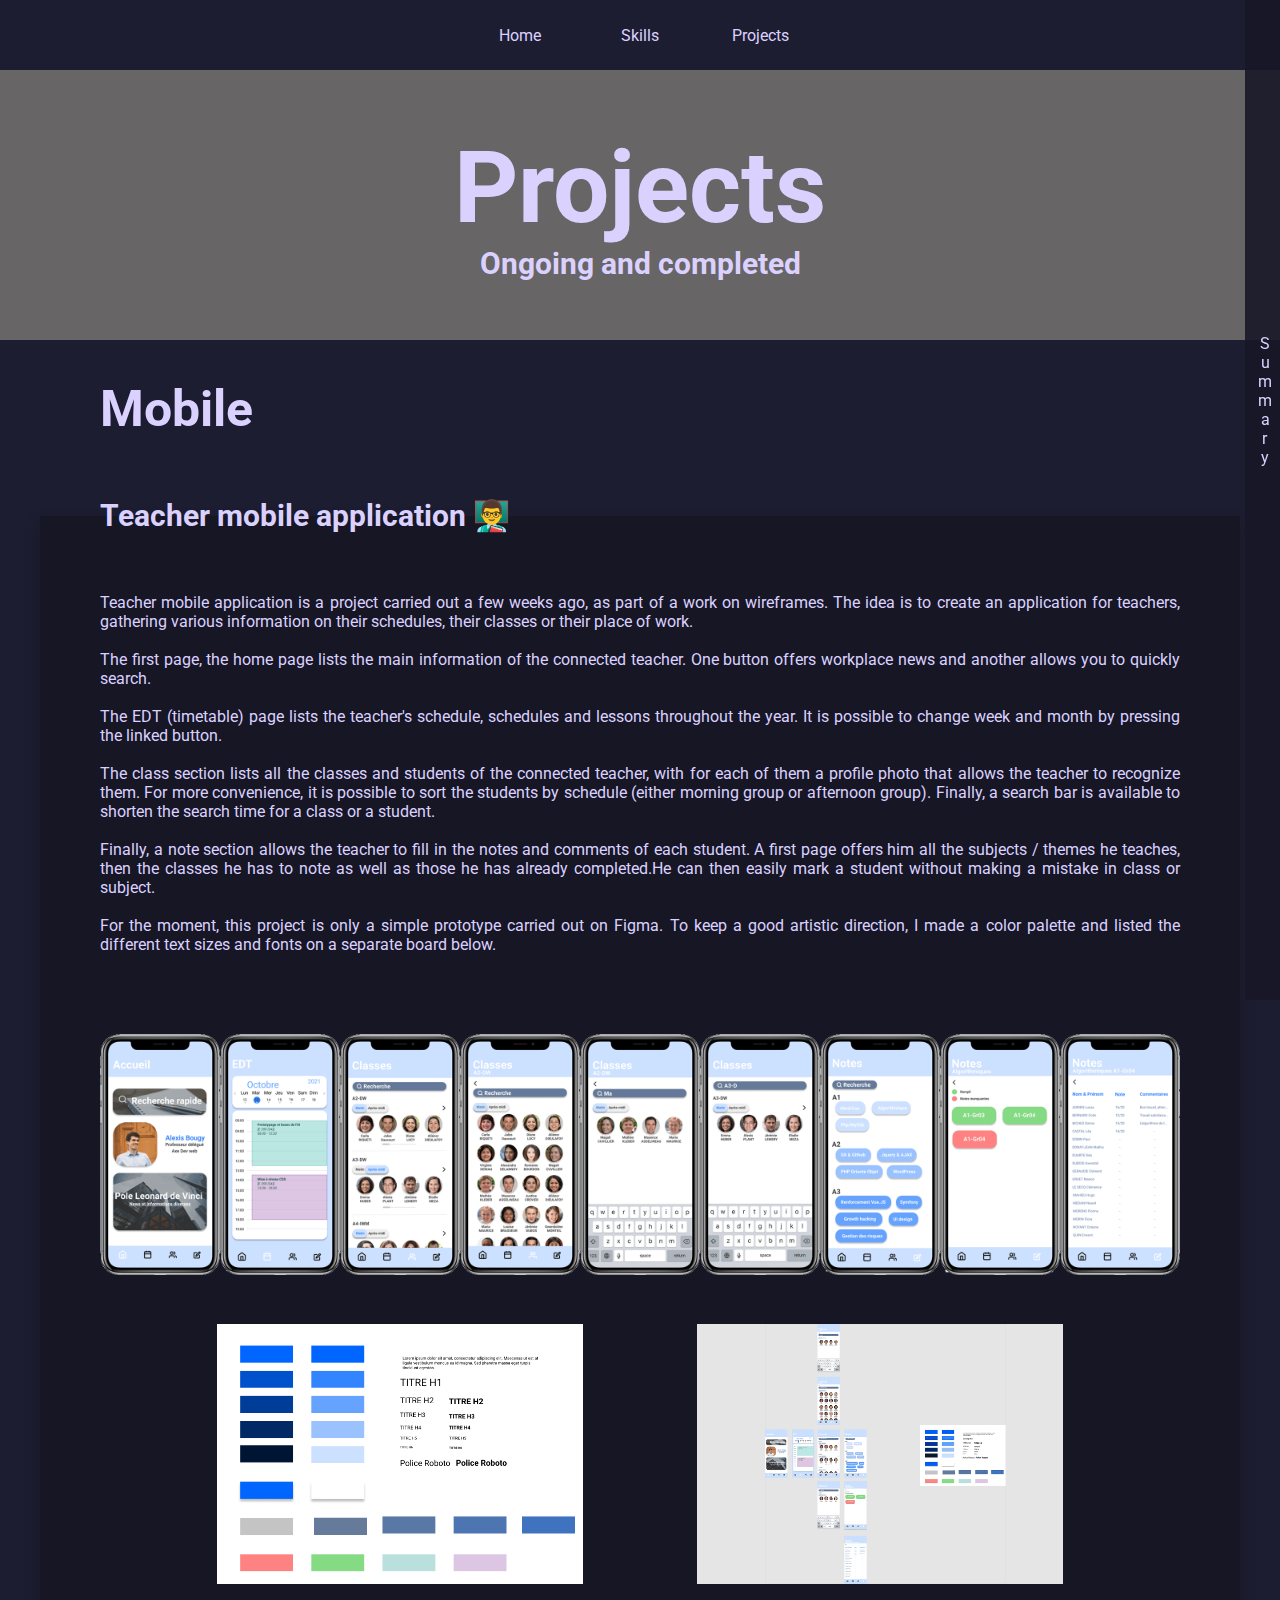
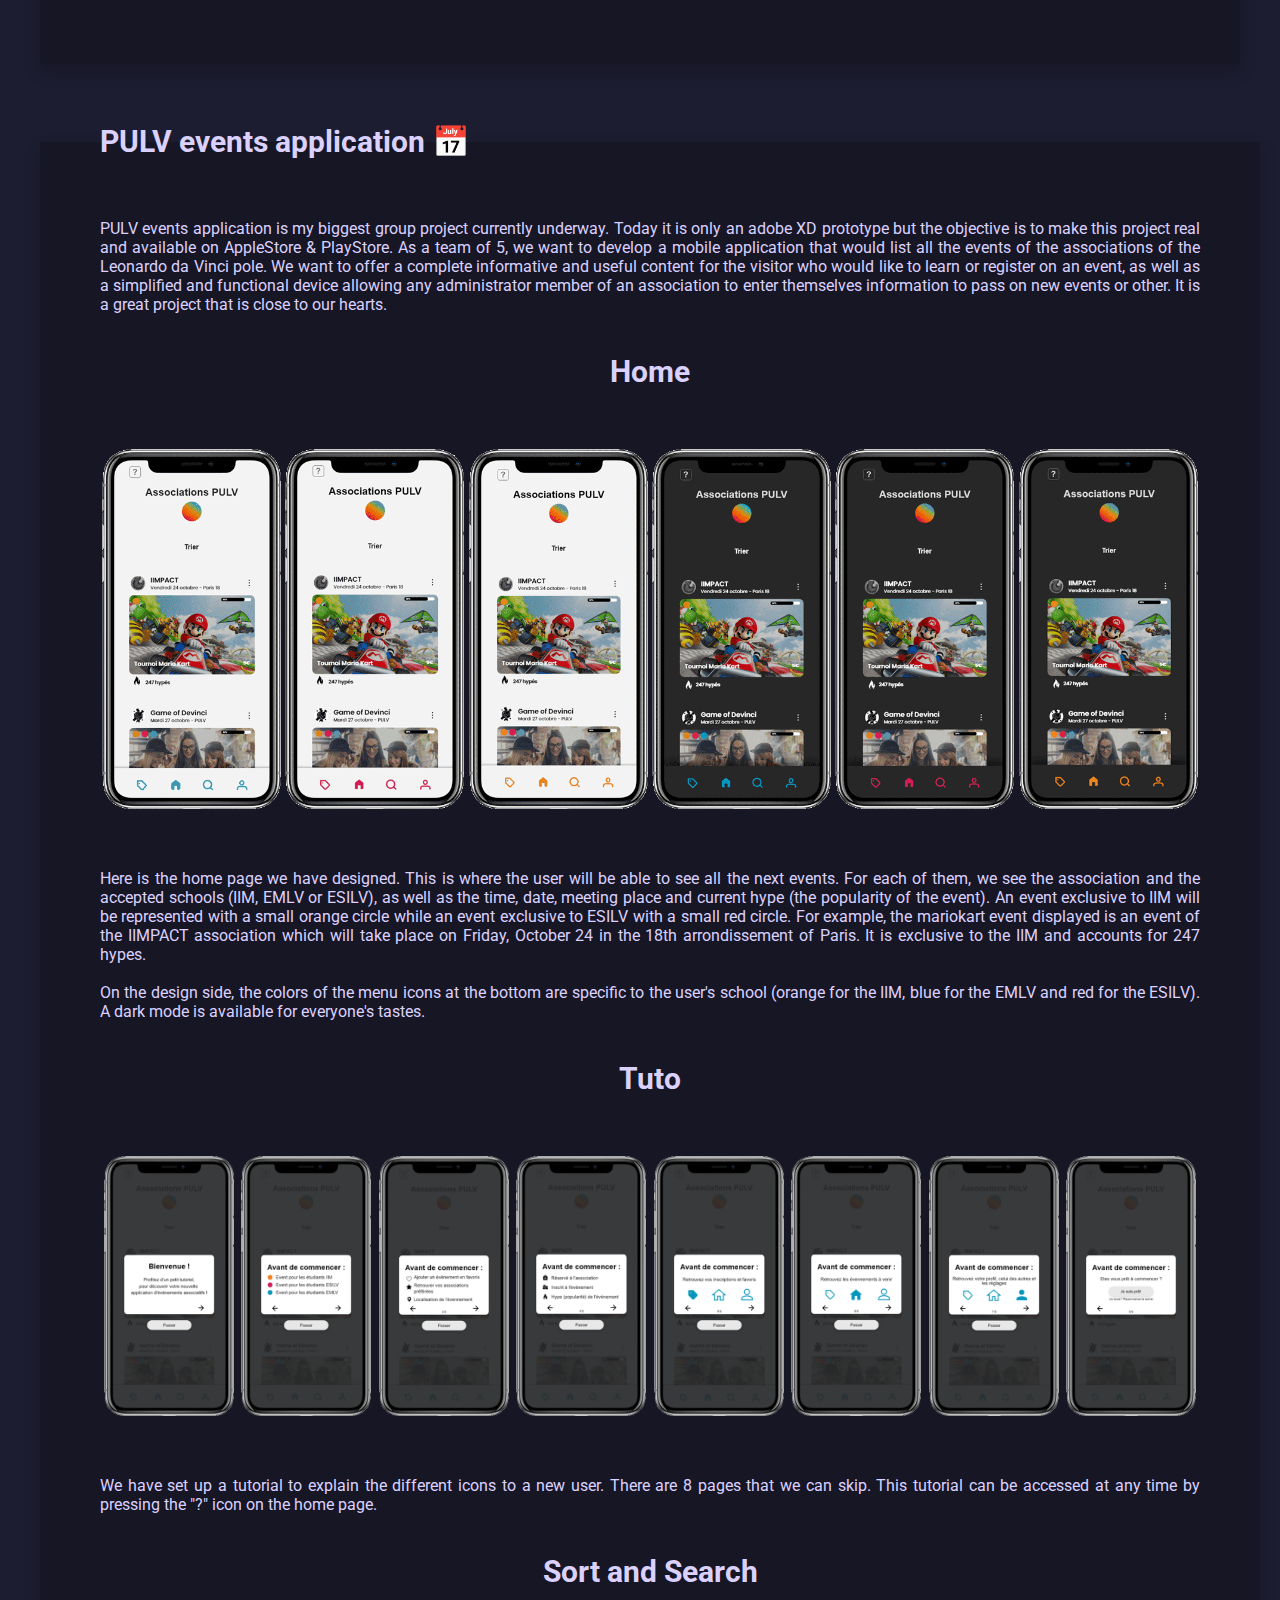
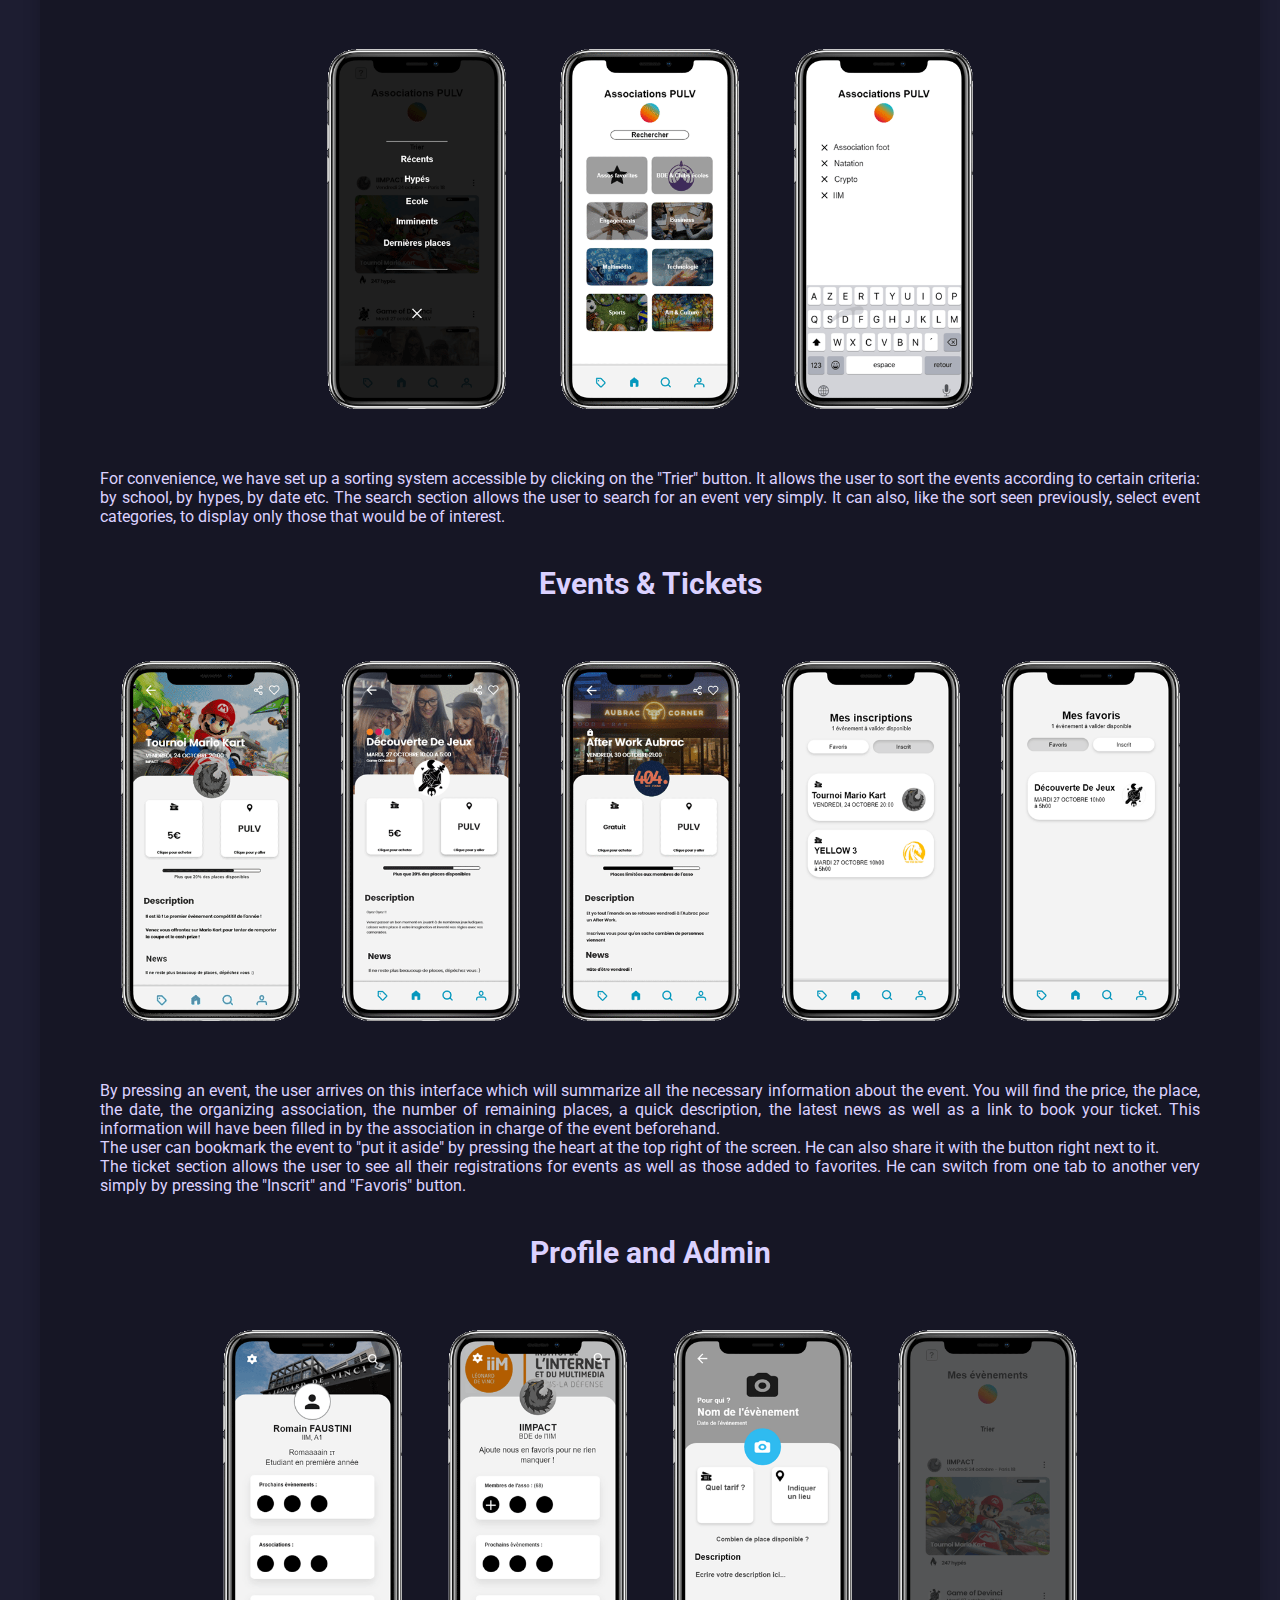
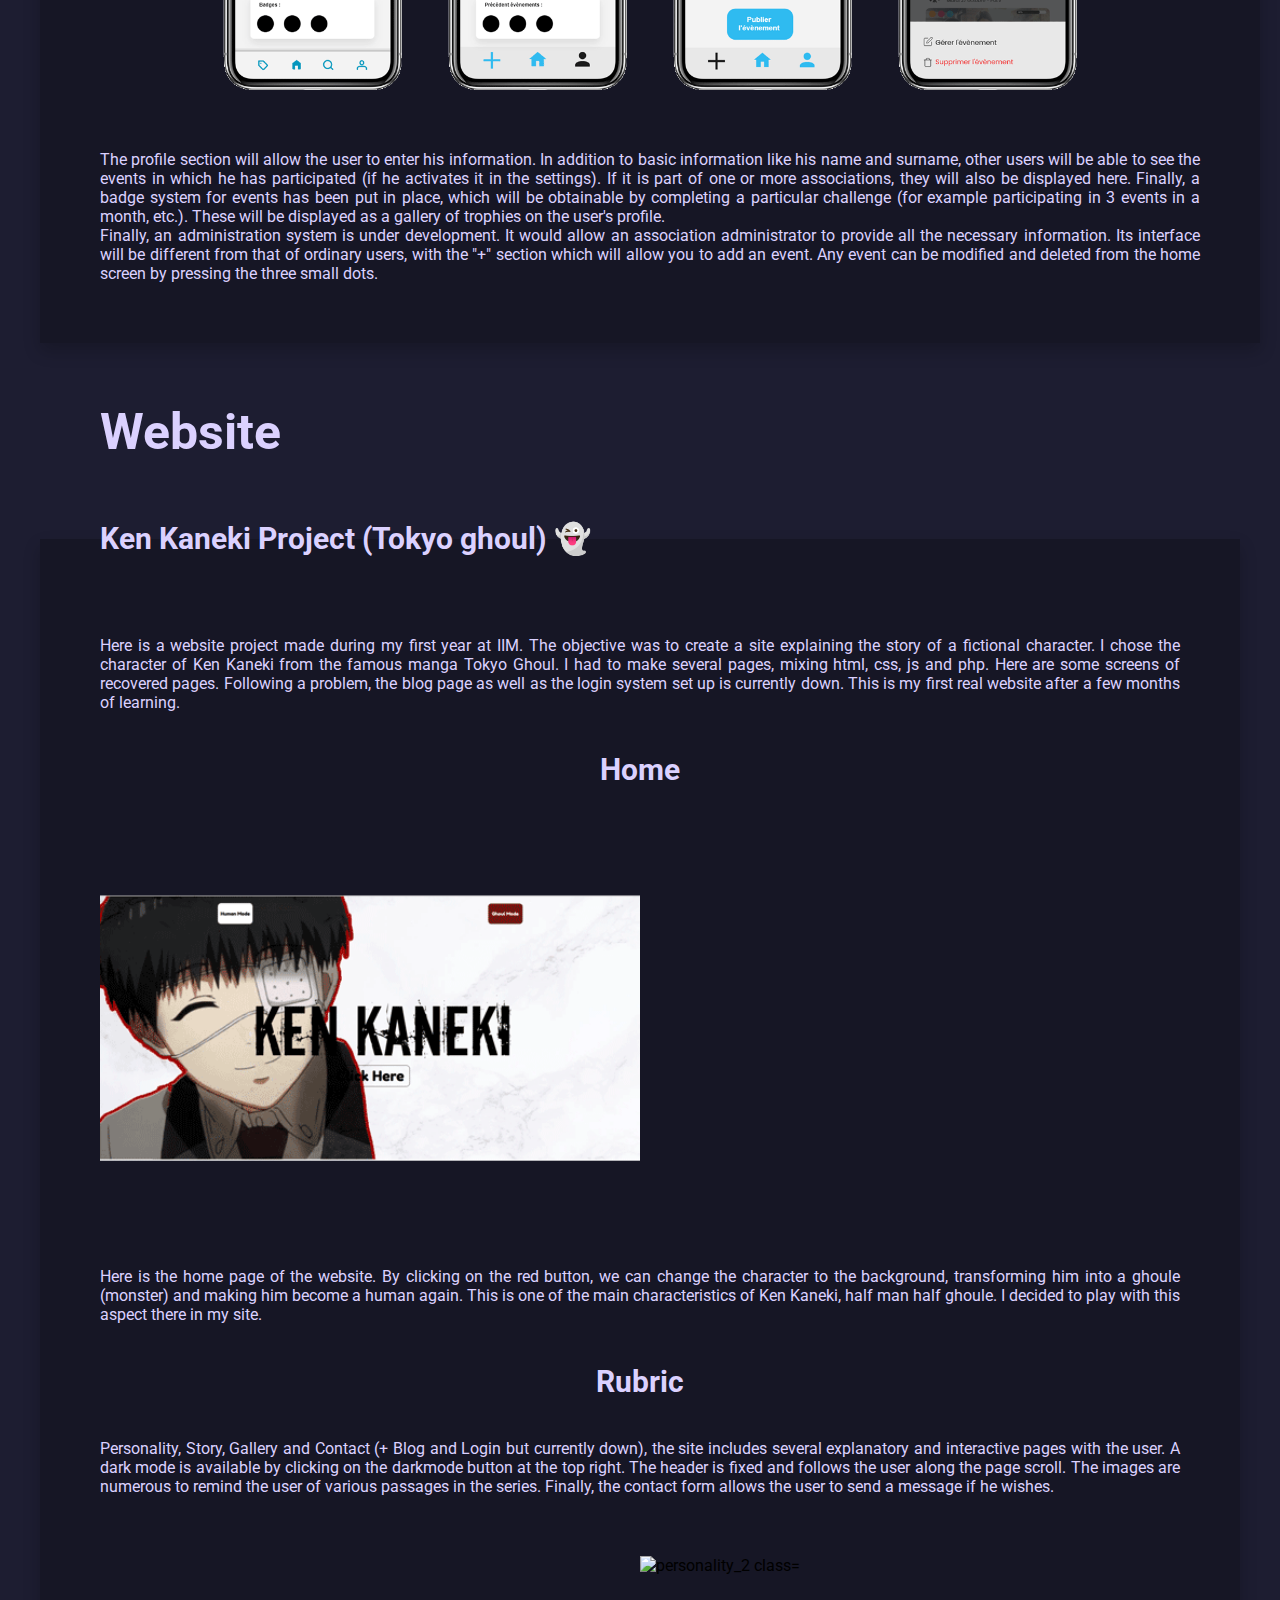
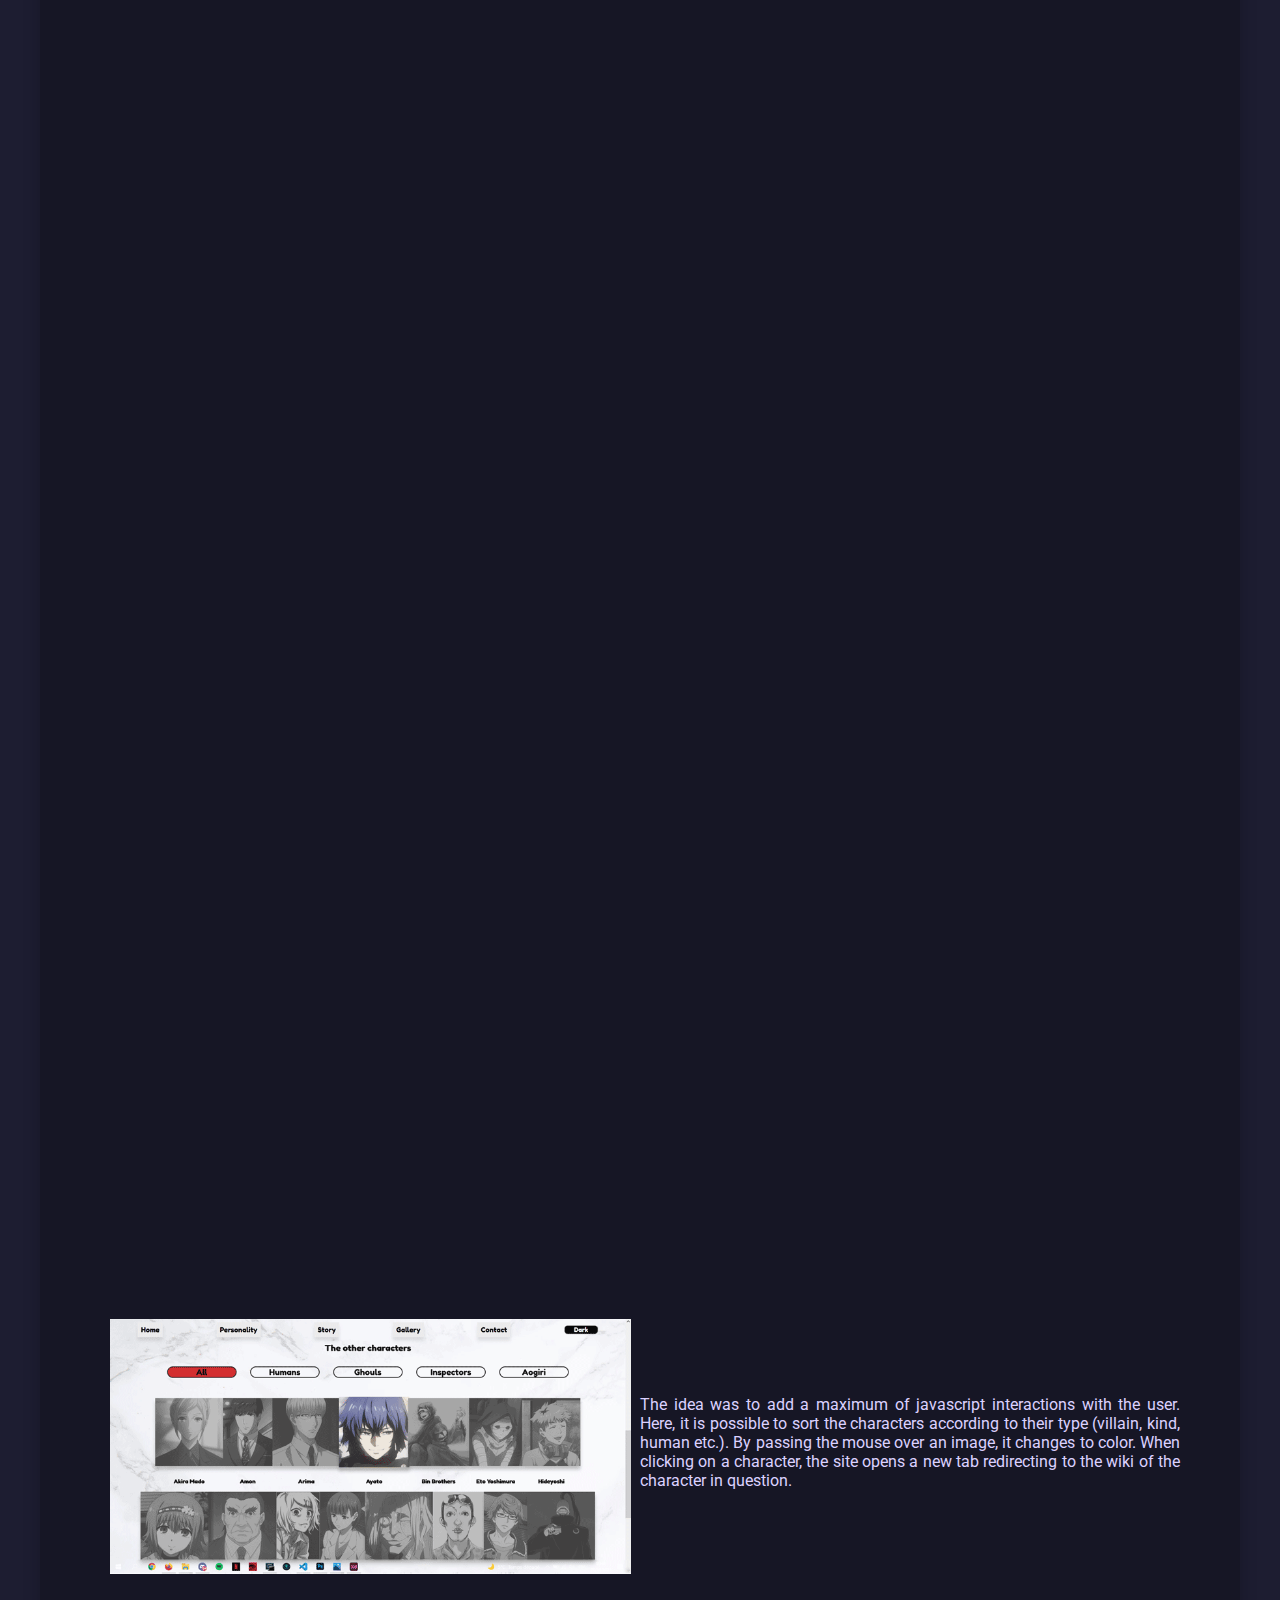
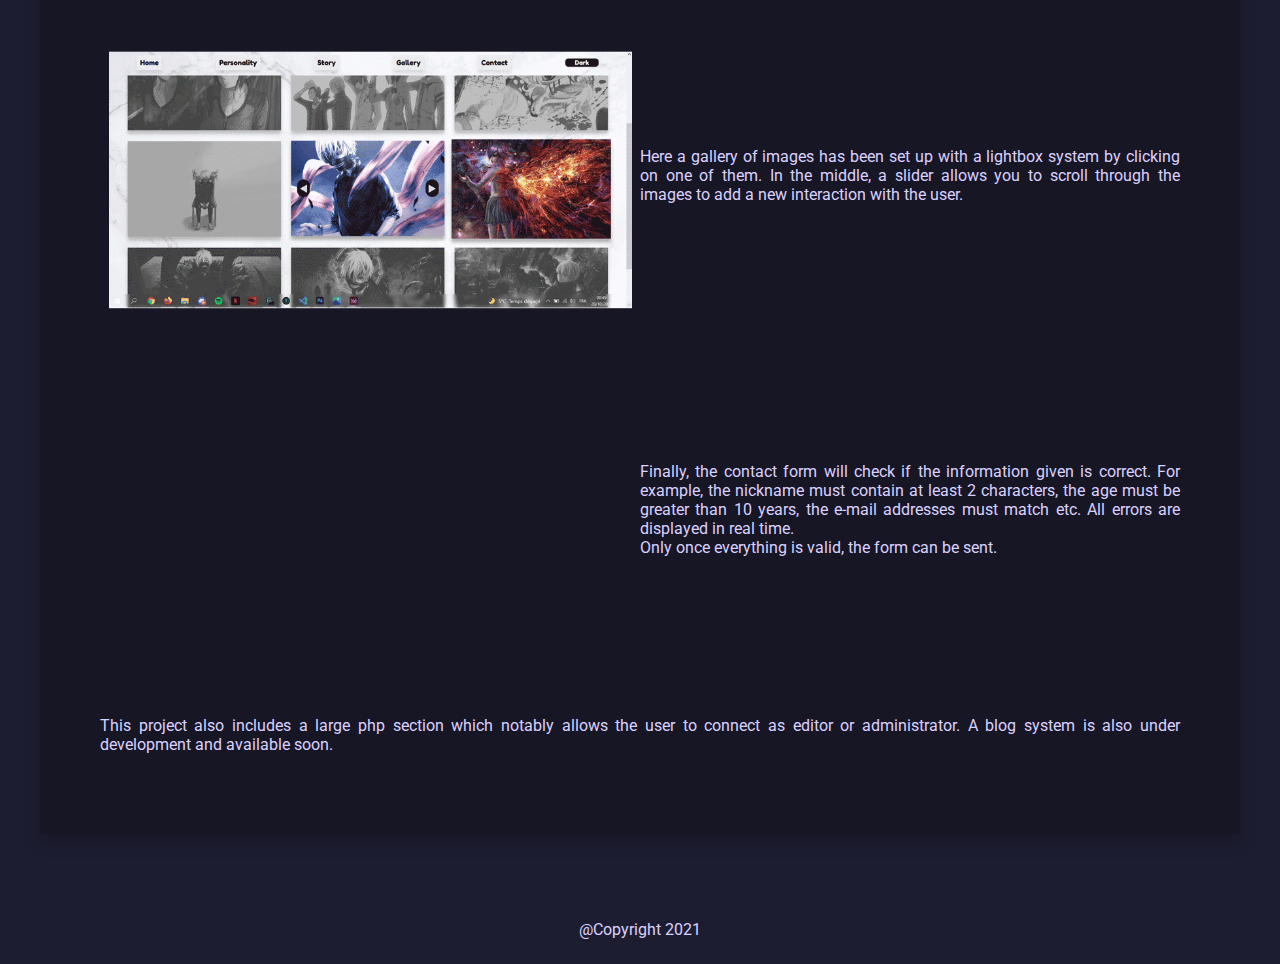
==== commit cfdc0ff9: "fixed all" ====
--- a/projects.html
+++ b/projects.html
@@ -47,15 +47,15 @@
                     <p>Teacher mobile application is a project carried out a few weeks ago, as part of a work on wireframes. The idea is to create an application for teachers, gathering various information on their schedules, their classes or their place of work. <br><br>The first page, the home page lists the main information of the connected teacher. One button offers workplace news and another allows you to quickly search.<br><br>The EDT (timetable) page lists the teacher's schedule, schedules and lessons throughout the year. It is possible to change week and month by pressing the linked button.<br><br>The class section lists all the classes and students of the connected teacher, with for each of them a profile photo that allows the teacher to recognize them. For more convenience, it is possible to sort the students by schedule (either morning group or afternoon group). Finally, a search bar is available to shorten the search time for a class or a student.<br><br>Finally, a note section allows the teacher to fill in the notes and comments of each student. A first page offers him all the subjects / themes he teaches, then the classes he has to note as well as those he has already completed.He can then easily mark a student without making a mistake in class or subject.<br><br> For the moment, this project is only a simple prototype carried out on Figma. To keep a good artistic direction, I made a color palette and listed the different text sizes and fonts on a separate board below.
                     </p>
                     <div class="grid">
-                        <div><img src="../rendu_SCSS/img/projects/figma/1.png" alt="home_figma" class="xs"></div>
-                        <div><img src="../rendu_SCSS/img/projects/figma/2.png" alt="edt_figma" class="xs"></div>
-                        <div><img src="../rendu_SCSS/img/projects/figma/3.png" alt="class1_figma" class="xs"></div>
-                        <div><img src="../rendu_SCSS/img/projects/figma/4.png" alt="class2_figma" class="xs"></div>
-                        <div><img src="../rendu_SCSS/img/projects/figma/5.png" alt="class3_figma" class="xs"></div>
-                        <div><img src="../rendu_SCSS/img/projects/figma/6.png" alt="class4_figma" class="xs"></div>
-                        <div><img src="../rendu_SCSS/img/projects/figma/7.png" alt="mark1_figma" class="xs"></div>
-                        <div><img src="../rendu_SCSS/img/projects/figma/8.png" alt="mark2_figma" class="xs"></div>
-                        <div><img src="../rendu_SCSS/img/projects/figma/9.png" alt="mark3_figma" class="xs"></div>
+                        <div><img src="img/projects/figma/1.png" alt="home_figma" class="xs"></div>
+                        <div><img src="img/projects/figma/2.png" alt="edt_figma" class="xs"></div>
+                        <div><img src="img/projects/figma/3.png" alt="class1_figma" class="xs"></div>
+                        <div><img src="img/projects/figma/4.png" alt="class2_figma" class="xs"></div>
+                        <div><img src="img/projects/figma/5.png" alt="class3_figma" class="xs"></div>
+                        <div><img src="img/projects/figma/6.png" alt="class4_figma" class="xs"></div>
+                        <div><img src="img/projects/figma/7.png" alt="mark1_figma" class="xs"></div>
+                        <div><img src="img/projects/figma/8.png" alt="mark2_figma" class="xs"></div>
+                        <div><img src="img/projects/figma/9.png" alt="mark3_figma" class="xs"></div>
                         <div></div>
                         <div></div>
                     </div>
@@ -70,12 +70,12 @@
                         <h3>Home</h3>
                     </article>
                     <div class="grid grid-home">
-                        <div><img src="../rendu_SCSS/img/projects/xd/home_1.png" alt="home_1" class="xs"></div>
-                        <div><img src="../rendu_SCSS/img/projects/xd/home_2.png" alt="home_2" class="xs"></div>
-                        <div><img src="../rendu_SCSS/img/projects/xd/home_3.png" alt="home_3" class="xs"></div>
-                        <div><img src="../rendu_SCSS/img/projects/xd/home_d_1.png" alt="home_d_1" class="xs"></div>
-                        <div><img src="../rendu_SCSS/img/projects/xd/home_d_2.png" alt="home_d_2" class="xs"></div>
-                        <div><img src="../rendu_SCSS/img/projects/xd/home_d_3.png" alt="home_d_3" class="xs"></div>
+                        <div><img src="img/projects/xd/home_1.png" alt="home_1" class="xs"></div>
+                        <div><img src="img/projects/xd/home_2.png" alt="home_2" class="xs"></div>
+                        <div><img src="img/projects/xd/home_3.png" alt="home_3" class="xs"></div>
+                        <div><img src="img/projects/xd/home_d_1.png" alt="home_d_1" class="xs"></div>
+                        <div><img src="img/projects/xd/home_d_2.png" alt="home_d_2" class="xs"></div>
+                        <div><img src="img/projects/xd/home_d_3.png" alt="home_d_3" class="xs"></div>
                     </div>
                     <p>Here is the home page we have designed. This is where the user will be able to see all the next events. For each of them, we see the association and the accepted schools (IIM, EMLV or ESILV), as well as the time, date, meeting place and current hype (the popularity of the event). An event exclusive to IIM will be represented with a small orange circle while an event exclusive to ESILV with a small red circle. For example, the mariokart event displayed is an event of the IIMPACT association which will take place on Friday, October 24 in the 18th arrondissement of Paris. It is exclusive to the IIM and accounts for 247 hypes. <br><br>
                     On the design side, the colors of the menu icons at the bottom are specific to the user's school (orange for the IIM, blue for the EMLV and red for the ESILV). A dark mode is available for everyone's tastes.
@@ -84,14 +84,14 @@
                         <h3>Tuto</h3>
                     </article>
                     <div class="grid grid-tuto">
-                        <div><img src="../rendu_SCSS/img/projects/xd/tuto1.png" alt="tuto1" class="xs"></div>
-                        <div><img src="../rendu_SCSS/img/projects/xd/tuto2.png" alt="tuto2" class="xs"></div>
-                        <div><img src="../rendu_SCSS/img/projects/xd/tuto3.png" alt="tuto3" class="xs"></div>
-                        <div><img src="../rendu_SCSS/img/projects/xd/tuto4.png" alt="tuto4" class="xs"></div>
-                        <div><img src="../rendu_SCSS/img/projects/xd/tuto5.png" alt="tuto5" class="xs"></div>
-                        <div><img src="../rendu_SCSS/img/projects/xd/tuto6.png" alt="tuto6" class="xs"></div>
-                        <div><img src="../rendu_SCSS/img/projects/xd/tuto7.png" alt="tuto7" class="xs"></div>
-                        <div><img src="../rendu_SCSS/img/projects/xd/tuto8.png" alt="tuto8" class="xs"></div>
+                        <div><img src="img/projects/xd/tuto1.png" alt="tuto1" class="xs"></div>
+                        <div><img src="img/projects/xd/tuto2.png" alt="tuto2" class="xs"></div>
+                        <div><img src="img/projects/xd/tuto3.png" alt="tuto3" class="xs"></div>
+                        <div><img src="img/projects/xd/tuto4.png" alt="tuto4" class="xs"></div>
+                        <div><img src="img/projects/xd/tuto5.png" alt="tuto5" class="xs"></div>
+                        <div><img src="img/projects/xd/tuto6.png" alt="tuto6" class="xs"></div>
+                        <div><img src="img/projects/xd/tuto7.png" alt="tuto7" class="xs"></div>
+                        <div><img src="img/projects/xd/tuto8.png" alt="tuto8" class="xs"></div>
                     </div>
                     <p>We have set up a tutorial to explain the different icons to a new user. There are 8 pages that we can skip. This tutorial can be accessed at any time by pressing the "?" icon on the home page.
                     </p>
@@ -99,9 +99,9 @@
                         <h3>Sort and Search</h3>
                     </article>
                     <div class="grid grid-search">
-                        <div><img src="../rendu_SCSS/img/projects/xd/filter.png" alt="filter" class="xs"></div>
-                        <div><img src="../rendu_SCSS/img/projects/xd/search_1.png" alt="search_1" class="xs"></div>
-                        <div><img src="../rendu_SCSS/img/projects/xd/search_2.png" alt="search_2" class="xs"></div>
+                        <div><img src="img/projects/xd/filter.png" alt="filter" class="xs"></div>
+                        <div><img src="img/projects/xd/search_1.png" alt="search_1" class="xs"></div>
+                        <div><img src="img/projects/xd/search_2.png" alt="search_2" class="xs"></div>
                     </div>
                     <p>For convenience, we have set up a sorting system accessible by clicking on the "Trier" button. It allows the user to sort the events according to certain criteria: by school, by hypes, by date etc. The search section allows the user to search for an event very simply. It can also, like the sort seen previously, select event categories, to display only those that would be of interest.
                     </p>
@@ -109,21 +109,21 @@
                         <h3>Events & Tickets</h3>
                     </article>
                     <div class="grid grid-event">
-                        <div><img src="../rendu_SCSS/img/projects/xd/event_1.png" alt="event_1" class="xs"></div>
-                        <div><img src="../rendu_SCSS/img/projects/xd/event_2.png" alt="event_2" class="xs"></div>
-                        <div><img src="../rendu_SCSS/img/projects/xd/event_3.png" alt="event_3" class="xs"></div>
-                        <div><img src="../rendu_SCSS/img/projects/xd/ticket_1.png" alt="ticket_1" class="xs"></div>
-                        <div><img src="../rendu_SCSS/img/projects/xd/ticket_2.png" alt="ticket_2" class="xs"></div>
+                        <div><img src="img/projects/xd/event_1.png" alt="event_1" class="xs"></div>
+                        <div><img src="img/projects/xd/event_2.png" alt="event_2" class="xs"></div>
+                        <div><img src="img/projects/xd/event_3.png" alt="event_3" class="xs"></div>
+                        <div><img src="img/projects/xd/ticket_1.png" alt="ticket_1" class="xs"></div>
+                        <div><img src="img/projects/xd/ticket_2.png" alt="ticket_2" class="xs"></div>
                     </div>
                     <p>By pressing an event, the user arrives on this interface which will summarize all the necessary information about the event. You will find the price, the place, the date, the organizing association, the number of remaining places, a quick description, the latest news as well as a link to book your ticket. This information will have been filled in by the association in charge of the event beforehand. <br>The user can bookmark the event to "put it aside" by pressing the heart at the top right of the screen. He can also share it with the button right next to it.<br>The ticket section allows the user to see all their registrations for events as well as those added to favorites. He can switch from one tab to another very simply by pressing the "Inscrit" and "Favoris" button.
                     <article>
                         <h3>Profile and Admin</h3>
                     </article>
                     <div class="grid grid-admin">
-                        <div><img src="../rendu_SCSS/img/projects/xd/profile.png" alt="profile" class="xs"></div>
-                        <div><img src="../rendu_SCSS/img/projects/xd/admin_1.png" alt="admin_1" class="xs"></div>
-                        <div><img src="../rendu_SCSS/img/projects/xd/admin_2.png" alt="admin_2" class="xs"></div>
-                        <div><img src="../rendu_SCSS/img/projects/xd/admin_3.png" alt="admin_3" class="xs"></div>
+                        <div><img src="img/projects/xd/profile.png" alt="profile" class="xs"></div>
+                        <div><img src="img/projects/xd/admin_1.png" alt="admin_1" class="xs"></div>
+                        <div><img src="img/projects/xd/admin_2.png" alt="admin_2" class="xs"></div>
+                        <div><img src="img/projects/xd/admin_3.png" alt="admin_3" class="xs"></div>
                     </div>
                     <p>The profile section will allow the user to enter his information. In addition to basic information like his name and surname, other users will be able to see the events in which he has participated (if he activates it in the settings). If it is part of one or more associations, they will also be displayed here. Finally, a badge system for events has been put in place, which will be obtainable by completing a particular challenge (for example participating in 3 events in a month, etc.). These will be displayed as a gallery of trophies on the user's profile.<br>Finally, an administration system is under development. It would allow an association administrator to provide all the necessary information. Its interface will be different from that of ordinary users, with the "+" section which will allow you to add an event. Any event can be modified and deleted from the home screen by pressing the three small dots.
                     </p>
@@ -140,8 +140,8 @@
                         <h3>Home</h3>
                     </article>
                     <div class="grid grid-home">
-                        <div><img src="../rendu_SCSS/img/projects/kk/1.png" alt="home_1" class="xs"></div>
-                        <div><img src="../rendu_SCSS/img/projects/kk/2.png" alt="home_2" class="xs"></div>
+                        <div><img src="img/projects/kk/1.png" alt="home_1" class="xs"></div>
+                        <div><img src="img/projects/kk/2.png" alt="home_2" class="xs"></div>
                     </div>
                     <p>Here is the home page of the website. By clicking on the red button, we can change the character to the background, transforming him into a ghoule (monster) and making him become a human again. This is one of the main characteristics of Ken Kaneki, half man half ghoule. I decided to play with this aspect there in my site.
                     </p>
@@ -153,27 +153,27 @@
                         The images are numerous to remind the user of various passages in the series. Finally, the contact form allows the user to send a message if he wishes.
                     </p>
                     <div class="grid grid-rubric">
-                        <div><img src="../rendu_SCSS/img/projects/kk/3.png" alt="home_2" class="xs"></div>
-                        <div><img src="../rendu_SCSS/img/projects/kk/4.png" alt="home_2" class="xs"></div>
-                        <div><img src="../rendu_SCSS/img/projects/kk/5.png" alt="home_2" class="xs"></div>
-                        <div><img src="../rendu_SCSS/img/projects/kk/6.png" alt="home_2" class="xs"></div>
-                        <div><img src="../rendu_SCSS/img/projects/kk/7.png" alt="home_2" class="xs"></div>
-                        <div><img src="../rendu_SCSS/img/projects/kk/8.png" alt="home_2" class="xs"></div>
-                        <div><img src="../rendu_SCSS/img/projects/kk/9.png" alt="home_2" class="xs"></div>
-                        <div><img src="../rendu_SCSS/img/projects/kk/10.png" alt="home_2" class="xs"></div>
+                        <div><img src="img/projects/kk/3.png" alt="personality_1" class="xs"></div>
+                        <div><img src="img/projects/kk/4.png" alt="personality_2 class="xs"></div>
+                        <div><img src="img/projects/kk/5.png" alt="story_1" class="xs"></div>
+                        <div><img src="img/projects/kk/6.png" alt="story_2" class="xs"></div>
+                        <div><img src="img/projects/kk/7.png" alt="gallery_1" class="xs"></div>
+                        <div><img src="img/projects/kk/8.png" alt="gallery2" class="xs"></div>
+                        <div><img src="img/projects/kk/9.png" alt="contact_1" class="xs"></div>
+                        <div><img src="img/projects/kk/10.png" alt="contact_2" class="xs"></div>
                         
                     </div>
                     
                     <div class="grid grid-use">
                         <p>The idea was to add a maximum of javascript interactions with the user. Here, it is possible to sort the characters according to their type (villain, kind, human etc.). By passing the mouse over an image, it changes to color. When clicking on a character, the site opens a new tab redirecting to the wiki of the character in question.
                         </p>
-                        <div><img src="../rendu_SCSS/img/projects/kk/11.png" alt="home_2" class="xs"></div>
+                        <div><img src="img/projects/kk/11.png" alt="home_2" class="xs"></div>
                         <p>Here a gallery of images has been set up with a lightbox system by clicking on one of them. In the middle, a slider allows you to scroll through the images to add a new interaction with the user.
                         </p>
-                        <div><img src="../rendu_SCSS/img/projects/kk/12.png" alt="home_2" class="xs"></div>
+                        <div><img src="img/projects/kk/12.png" alt="home_2" class="xs"></div>
                         <p>Finally, the contact form will check if the information given is correct. For example, the nickname must contain at least 2 characters, the age must be greater than 10 years, the e-mail addresses must match etc. All errors are displayed in real time.<br>Only once everything is valid, the form can be sent.
                         </p>
-                        <div><img src="../rendu_SCSS/img/projects/kk/13.png" alt="home_2" class="xs"></div>
+                        <div><img src="img/projects/kk/13.png" alt="home_2" class="xs"></div>
                     </div>
                     <p>This project also includes a large php section which notably allows the user to connect as editor or administrator. A blog system is also under development and available soon.</p>
                 </fieldset>
@@ -202,9 +202,9 @@
                 </ul>
             </div>
         </ul>
-        <img src="../rendu_SCSS/img/menu.svg" alt="menu_burger" class="burger">
+        <img src="img/menu.svg" alt="menu_burger" class="burger">
         <ul class="menu-burger">
-            <img src="../rendu_SCSS/img/x.svg" alt="x_menu_burger" class="x">
+            <img src="img/x.svg" alt="x_menu_burger" class="x">
             <div>
                 <a href="index.html">
                     <ul>
@@ -224,7 +224,7 @@
             </div>
         </ul>
     </body>
-    <script src="../rendu_SCSS/script.js"></script>
+    <script src="script.js"></script>
     </html>
     
 </body>
--- a/style.css
+++ b/style.css
@@ -110,6 +110,7 @@
   margin: 5px 0;
   width: 200px;
   padding: 20px;
+  cursor: pointer;
 }
 .scrollbar ul:hover {
   background-color: coral;
@@ -253,7 +254,7 @@
   height: 150px;
   background-color: bisque;
   border-radius: 50%;
-  background-image: url(../rendu_SCSS/img/profil.jpg);
+  background-image: url(img/profil.jpg);
   background-size: cover;
   margin-top: 20px;
 }
@@ -466,7 +467,7 @@
 .projects fieldset:nth-of-type(1) .grid div:nth-of-type(1) {
   grid-column: 1;
   grid-row: 1;
-  background-image: url(../rendu_SCSS/img/projects/figma/1.png);
+  background-image: url(img/projects/figma/1.png);
   margin: 20px 0;
   background-size: contain;
   background-repeat: no-repeat;
@@ -475,7 +476,7 @@
 .projects fieldset:nth-of-type(1) .grid div:nth-of-type(2) {
   grid-column: 2;
   grid-row: 1;
-  background-image: url(../rendu_SCSS/img/projects/figma/2.png);
+  background-image: url(img/projects/figma/2.png);
   margin: 20px 0;
   background-size: contain;
   background-repeat: no-repeat;
@@ -484,7 +485,7 @@
 .projects fieldset:nth-of-type(1) .grid div:nth-of-type(3) {
   grid-column: 3;
   grid-row: 1;
-  background-image: url(../rendu_SCSS/img/projects/figma/3.png);
+  background-image: url(img/projects/figma/3.png);
   margin: 20px 0;
   background-size: contain;
   background-repeat: no-repeat;
@@ -493,7 +494,7 @@
 .projects fieldset:nth-of-type(1) .grid div:nth-of-type(4) {
   grid-column: 4;
   grid-row: 1;
-  background-image: url(../rendu_SCSS/img/projects/figma/4.png);
+  background-image: url(img/projects/figma/4.png);
   margin: 20px 0;
   background-size: contain;
   background-repeat: no-repeat;
@@ -502,7 +503,7 @@
 .projects fieldset:nth-of-type(1) .grid div:nth-of-type(5) {
   grid-column: 5;
   grid-row: 1;
-  background-image: url(../rendu_SCSS/img/projects/figma/5.png);
+  background-image: url(img/projects/figma/5.png);
   margin: 20px 0;
   background-size: contain;
   background-repeat: no-repeat;
@@ -511,7 +512,7 @@
 .projects fieldset:nth-of-type(1) .grid div:nth-of-type(6) {
   grid-column: 6;
   grid-row: 1;
-  background-image: url(../rendu_SCSS/img/projects/figma/6.png);
+  background-image: url(img/projects/figma/6.png);
   margin: 20px 0;
   background-size: contain;
   background-repeat: no-repeat;
@@ -520,7 +521,7 @@
 .projects fieldset:nth-of-type(1) .grid div:nth-of-type(7) {
   grid-column: 7;
   grid-row: 1;
-  background-image: url(../rendu_SCSS/img/projects/figma/7.png);
+  background-image: url(img/projects/figma/7.png);
   margin: 20px 0;
   background-size: contain;
   background-repeat: no-repeat;
@@ -529,7 +530,7 @@
 .projects fieldset:nth-of-type(1) .grid div:nth-of-type(8) {
   grid-column: 8;
   grid-row: 1;
-  background-image: url(../rendu_SCSS/img/projects/figma/8.png);
+  background-image: url(img/projects/figma/8.png);
   margin: 20px 0;
   background-size: contain;
   background-repeat: no-repeat;
@@ -538,7 +539,7 @@
 .projects fieldset:nth-of-type(1) .grid div:nth-of-type(9) {
   grid-column: 9;
   grid-row: 1;
-  background-image: url(../rendu_SCSS/img/projects/figma/9.png);
+  background-image: url(img/projects/figma/9.png);
   margin: 20px 0;
   background-size: contain;
   background-repeat: no-repeat;
@@ -547,7 +548,7 @@
 .projects fieldset:nth-of-type(1) .grid div:nth-of-type(10) {
   grid-column: 1/6;
   grid-row: 2;
-  background-image: url(../rendu_SCSS/img/projects/figma/10.png);
+  background-image: url(img/projects/figma/10.png);
   margin: 20px 0;
   background-size: contain;
   background-repeat: no-repeat;
@@ -556,7 +557,7 @@
 .projects fieldset:nth-of-type(1) .grid div:nth-of-type(11) {
   grid-column: 5/10;
   grid-row: 2;
-  background-image: url(../rendu_SCSS/img/projects/figma/11.png);
+  background-image: url(img/projects/figma/11.png);
   margin: 20px 0;
   background-size: contain;
   background-repeat: no-repeat;
@@ -582,7 +583,7 @@
   .projects fieldset:nth-of-type(2) .grid-home div:nth-of-type(1) {
     grid-column: 1;
     grid-row: 1;
-    background-image: url(../rendu_SCSS/img/projects/xd/home_1.png);
+    background-image: url(img/projects/xd/home_1.png);
     margin: 20px 0;
     background-size: contain;
     background-repeat: no-repeat;
@@ -591,7 +592,7 @@
   .projects fieldset:nth-of-type(2) .grid-home div:nth-of-type(2) {
     grid-column: 2;
     grid-row: 1;
-    background-image: url(../rendu_SCSS/img/projects/xd/home_2.png);
+    background-image: url(img/projects/xd/home_2.png);
     margin: 20px 0;
     background-size: contain;
     background-repeat: no-repeat;
@@ -600,7 +601,7 @@
   .projects fieldset:nth-of-type(2) .grid-home div:nth-of-type(3) {
     grid-column: 3;
     grid-row: 1;
-    background-image: url(../rendu_SCSS/img/projects/xd/home_3.png);
+    background-image: url(img/projects/xd/home_3.png);
     margin: 20px 0;
     background-size: contain;
     background-repeat: no-repeat;
@@ -609,7 +610,7 @@
   .projects fieldset:nth-of-type(2) .grid-home div:nth-of-type(4) {
     grid-column: 4;
     grid-row: 1;
-    background-image: url(../rendu_SCSS/img/projects/xd/home_d_1.png);
+    background-image: url(img/projects/xd/home_d_1.png);
     margin: 20px 0;
     background-size: contain;
     background-repeat: no-repeat;
@@ -618,7 +619,7 @@
   .projects fieldset:nth-of-type(2) .grid-home div:nth-of-type(5) {
     grid-column: 5;
     grid-row: 1;
-    background-image: url(../rendu_SCSS/img/projects/xd/home_d_2.png);
+    background-image: url(img/projects/xd/home_d_2.png);
     margin: 20px 0;
     background-size: contain;
     background-repeat: no-repeat;
@@ -627,7 +628,7 @@
   .projects fieldset:nth-of-type(2) .grid-home div:nth-of-type(6) {
     grid-column: 6;
     grid-row: 1;
-    background-image: url(../rendu_SCSS/img/projects/xd/home_d_3.png);
+    background-image: url(img/projects/xd/home_d_3.png);
     margin: 20px 0;
     background-size: contain;
     background-repeat: no-repeat;
@@ -641,7 +642,7 @@
   .projects fieldset:nth-of-type(2) .grid-tuto div:nth-of-type(1) {
     grid-column: 1;
     grid-row: 1;
-    background-image: url(../rendu_SCSS/img/projects/xd/tuto1.png);
+    background-image: url(img/projects/xd/tuto1.png);
     margin: 20px 0;
     background-size: contain;
     background-repeat: no-repeat;
@@ -650,7 +651,7 @@
   .projects fieldset:nth-of-type(2) .grid-tuto div:nth-of-type(2) {
     grid-column: 2;
     grid-row: 1;
-    background-image: url(../rendu_SCSS/img/projects/xd/tuto2.png);
+    background-image: url(img/projects/xd/tuto2.png);
     margin: 20px 0;
     background-size: contain;
     background-repeat: no-repeat;
@@ -659,7 +660,7 @@
   .projects fieldset:nth-of-type(2) .grid-tuto div:nth-of-type(3) {
     grid-column: 3;
     grid-row: 1;
-    background-image: url(../rendu_SCSS/img/projects/xd/tuto3.png);
+    background-image: url(img/projects/xd/tuto3.png);
     margin: 20px 0;
     background-size: contain;
     background-repeat: no-repeat;
@@ -668,7 +669,7 @@
   .projects fieldset:nth-of-type(2) .grid-tuto div:nth-of-type(4) {
     grid-column: 4;
     grid-row: 1;
-    background-image: url(../rendu_SCSS/img/projects/xd/tuto4.png);
+    background-image: url(img/projects/xd/tuto4.png);
     margin: 20px 0;
     background-size: contain;
     background-repeat: no-repeat;
@@ -677,7 +678,7 @@
   .projects fieldset:nth-of-type(2) .grid-tuto div:nth-of-type(5) {
     grid-column: 5;
     grid-row: 1;
-    background-image: url(../rendu_SCSS/img/projects/xd/tuto5.png);
+    background-image: url(img/projects/xd/tuto5.png);
     margin: 20px 0;
     background-size: contain;
     background-repeat: no-repeat;
@@ -686,7 +687,7 @@
   .projects fieldset:nth-of-type(2) .grid-tuto div:nth-of-type(6) {
     grid-column: 6;
     grid-row: 1;
-    background-image: url(../rendu_SCSS/img/projects/xd/tuto6.png);
+    background-image: url(img/projects/xd/tuto6.png);
     margin: 20px 0;
     background-size: contain;
     background-repeat: no-repeat;
@@ -695,7 +696,7 @@
   .projects fieldset:nth-of-type(2) .grid-tuto div:nth-of-type(7) {
     grid-column: 7;
     grid-row: 1;
-    background-image: url(../rendu_SCSS/img/projects/xd/tuto7.png);
+    background-image: url(img/projects/xd/tuto7.png);
     margin: 20px 0;
     background-size: contain;
     background-repeat: no-repeat;
@@ -704,7 +705,7 @@
   .projects fieldset:nth-of-type(2) .grid-tuto div:nth-of-type(8) {
     grid-column: 8;
     grid-row: 1;
-    background-image: url(../rendu_SCSS/img/projects/xd/tuto8.png);
+    background-image: url(img/projects/xd/tuto8.png);
     margin: 20px 0;
     background-size: contain;
     background-repeat: no-repeat;
@@ -720,7 +721,7 @@
   .projects fieldset:nth-of-type(2) .grid-search div:nth-of-type(1) {
     grid-column: 1;
     grid-row: 1;
-    background-image: url(../rendu_SCSS/img/projects/xd/sort.png);
+    background-image: url(img/projects/xd/sort.png);
     margin: 20px 0;
     background-size: contain;
     background-repeat: no-repeat;
@@ -729,7 +730,7 @@
   .projects fieldset:nth-of-type(2) .grid-search div:nth-of-type(2) {
     grid-column: 2;
     grid-row: 1;
-    background-image: url(../rendu_SCSS/img/projects/xd/search_1.png);
+    background-image: url(img/projects/xd/search_1.png);
     margin: 20px 0;
     background-size: contain;
     background-repeat: no-repeat;
@@ -738,7 +739,7 @@
   .projects fieldset:nth-of-type(2) .grid-search div:nth-of-type(3) {
     grid-column: 3;
     grid-row: 1;
-    background-image: url(../rendu_SCSS/img/projects/xd/search_2.png);
+    background-image: url(img/projects/xd/search_2.png);
     margin: 20px 0;
     background-size: contain;
     background-repeat: no-repeat;
@@ -754,7 +755,7 @@
   .projects fieldset:nth-of-type(2) .grid-event div:nth-of-type(1) {
     grid-column: 1;
     grid-row: 1;
-    background-image: url(../rendu_SCSS/img/projects/xd/event_1.png);
+    background-image: url(img/projects/xd/event_1.png);
     margin: 20px 0;
     background-size: contain;
     background-repeat: no-repeat;
@@ -763,7 +764,7 @@
   .projects fieldset:nth-of-type(2) .grid-event div:nth-of-type(2) {
     grid-column: 2;
     grid-row: 1;
-    background-image: url(../rendu_SCSS/img/projects/xd/event_2.png);
+    background-image: url(img/projects/xd/event_2.png);
     margin: 20px 0;
     background-size: contain;
     background-repeat: no-repeat;
@@ -772,7 +773,7 @@
   .projects fieldset:nth-of-type(2) .grid-event div:nth-of-type(3) {
     grid-column: 3;
     grid-row: 1;
-    background-image: url(../rendu_SCSS/img/projects/xd/event_3.png);
+    background-image: url(img/projects/xd/event_3.png);
     margin: 20px 0;
     background-size: contain;
     background-repeat: no-repeat;
@@ -781,7 +782,7 @@
   .projects fieldset:nth-of-type(2) .grid-event div:nth-of-type(4) {
     grid-column: 4;
     grid-row: 1;
-    background-image: url(../rendu_SCSS/img/projects/xd/ticket_1.png);
+    background-image: url(img/projects/xd/ticket_1.png);
     margin: 20px 0;
     background-size: contain;
     background-repeat: no-repeat;
@@ -790,7 +791,7 @@
   .projects fieldset:nth-of-type(2) .grid-event div:nth-of-type(5) {
     grid-column: 5;
     grid-row: 1;
-    background-image: url(../rendu_SCSS/img/projects/xd/ticket_2.png);
+    background-image: url(img/projects/xd/ticket_2.png);
     margin: 20px 0;
     background-size: contain;
     background-repeat: no-repeat;
@@ -806,7 +807,7 @@
   .projects fieldset:nth-of-type(2) .grid-admin div:nth-of-type(1) {
     grid-column: 1;
     grid-row: 1;
-    background-image: url(../rendu_SCSS/img/projects/xd/profile.png);
+    background-image: url(img/projects/xd/profile.png);
     margin: 20px 0;
     background-size: contain;
     background-repeat: no-repeat;
@@ -815,7 +816,7 @@
   .projects fieldset:nth-of-type(2) .grid-admin div:nth-of-type(2) {
     grid-column: 2;
     grid-row: 1;
-    background-image: url(../rendu_SCSS/img/projects/xd/admin_1.png);
+    background-image: url(img/projects/xd/admin_1.png);
     margin: 20px 0;
     background-size: contain;
     background-repeat: no-repeat;
@@ -824,7 +825,7 @@
   .projects fieldset:nth-of-type(2) .grid-admin div:nth-of-type(3) {
     grid-column: 3;
     grid-row: 1;
-    background-image: url(../rendu_SCSS/img/projects/xd/admin_2.png);
+    background-image: url(img/projects/xd/admin_2.png);
     margin: 20px 0;
     background-size: contain;
     background-repeat: no-repeat;
@@ -833,7 +834,7 @@
   .projects fieldset:nth-of-type(2) .grid-admin div:nth-of-type(4) {
     grid-column: 4;
     grid-row: 1;
-    background-image: url(../rendu_SCSS/img/projects/xd/admin_3.png);
+    background-image: url(img/projects/xd/admin_3.png);
     margin: 20px 0;
     background-size: contain;
     background-repeat: no-repeat;
@@ -860,7 +861,7 @@
   .projects fieldset:nth-of-type(3) .grid-home div:nth-of-type(1) {
     grid-column: 1;
     grid-row: 1;
-    background-image: url(../rendu_SCSS/img/projects/kk/1.png);
+    background-image: url(img/projects/kk/1.png);
     margin: 20px 0;
     background-size: contain;
     background-repeat: no-repeat;
@@ -869,7 +870,7 @@
   .projects fieldset:nth-of-type(3) .grid-home div:nth-of-type(2) {
     grid-column: 2;
     grid-row: 1;
-    background-image: url(../rendu_SCSS/img/projects/kk/2.png);
+    background-image: url(img/projects/kk/2.png);
     margin: 20px 0;
     background-size: contain;
     background-repeat: no-repeat;
@@ -883,7 +884,7 @@
   .projects fieldset:nth-of-type(3) .grid-rubric div:nth-of-type(1) {
     grid-column: 1;
     grid-row: 1;
-    background-image: url(../rendu_SCSS/img/projects/kk/3.png);
+    background-image: url(img/projects/kk/3.png);
     margin: 20px 0;
     background-size: contain;
     background-repeat: no-repeat;
@@ -892,7 +893,7 @@
   .projects fieldset:nth-of-type(3) .grid-rubric div:nth-of-type(2) {
     grid-column: 2;
     grid-row: 1;
-    background-image: url(../rendu_SCSS/img/projects/kk/4.png);
+    background-image: url(img/projects/kk/4.png);
     margin: 20px 0;
     background-size: contain;
     background-repeat: no-repeat;
@@ -901,7 +902,7 @@
   .projects fieldset:nth-of-type(3) .grid-rubric div:nth-of-type(3) {
     grid-column: 1;
     grid-row: 2;
-    background-image: url(../rendu_SCSS/img/projects/kk/5.png);
+    background-image: url(img/projects/kk/5.png);
     margin: 20px 0;
     background-size: contain;
     background-repeat: no-repeat;
@@ -910,7 +911,7 @@
   .projects fieldset:nth-of-type(3) .grid-rubric div:nth-of-type(4) {
     grid-column: 2;
     grid-row: 2;
-    background-image: url(../rendu_SCSS/img/projects/kk/6.png);
+    background-image: url(img/projects/kk/6.png);
     margin: 20px 0;
     background-size: contain;
     background-repeat: no-repeat;
@@ -919,7 +920,7 @@
   .projects fieldset:nth-of-type(3) .grid-rubric div:nth-of-type(5) {
     grid-column: 1;
     grid-row: 3;
-    background-image: url(../rendu_SCSS/img/projects/kk/7.png);
+    background-image: url(img/projects/kk/7.png);
     margin: 20px 0;
     background-size: contain;
     background-repeat: no-repeat;
@@ -928,7 +929,7 @@
   .projects fieldset:nth-of-type(3) .grid-rubric div:nth-of-type(6) {
     grid-column: 2;
     grid-row: 3;
-    background-image: url(../rendu_SCSS/img/projects/kk/8.png);
+    background-image: url(img/projects/kk/8.png);
     margin: 20px 0;
     background-size: contain;
     background-repeat: no-repeat;
@@ -937,7 +938,7 @@
   .projects fieldset:nth-of-type(3) .grid-rubric div:nth-of-type(7) {
     grid-column: 1;
     grid-row: 4;
-    background-image: url(../rendu_SCSS/img/projects/kk/9.png);
+    background-image: url(img/projects/kk/9.png);
     margin: 20px 0;
     background-size: contain;
     background-repeat: no-repeat;
@@ -946,7 +947,7 @@
   .projects fieldset:nth-of-type(3) .grid-rubric div:nth-of-type(8) {
     grid-column: 2;
     grid-row: 4;
-    background-image: url(../rendu_SCSS/img/projects/kk/10.png);
+    background-image: url(img/projects/kk/10.png);
     margin: 20px 0;
     background-size: contain;
     background-repeat: no-repeat;
@@ -960,7 +961,7 @@
   .projects fieldset:nth-of-type(3) .grid-use div:nth-of-type(1) {
     grid-column: 1;
     grid-row: 1;
-    background-image: url(../rendu_SCSS/img/projects/kk/11.png);
+    background-image: url(img/projects/kk/11.png);
     margin: 20px 0;
     background-size: contain;
     background-repeat: no-repeat;
@@ -969,7 +970,7 @@
   .projects fieldset:nth-of-type(3) .grid-use div:nth-of-type(2) {
     grid-column: 1;
     grid-row: 2;
-    background-image: url(../rendu_SCSS/img/projects/kk/12.png);
+    background-image: url(img/projects/kk/12.png);
     margin: 20px 0;
     background-size: contain;
     background-repeat: no-repeat;
@@ -978,7 +979,7 @@
   .projects fieldset:nth-of-type(3) .grid-use div:nth-of-type(3) {
     grid-column: 1;
     grid-row: 3;
-    background-image: url(../rendu_SCSS/img/projects/kk/13.png);
+    background-image: url(img/projects/kk/13.png);
     margin: 20px 0;
     background-size: contain;
     background-repeat: no-repeat;
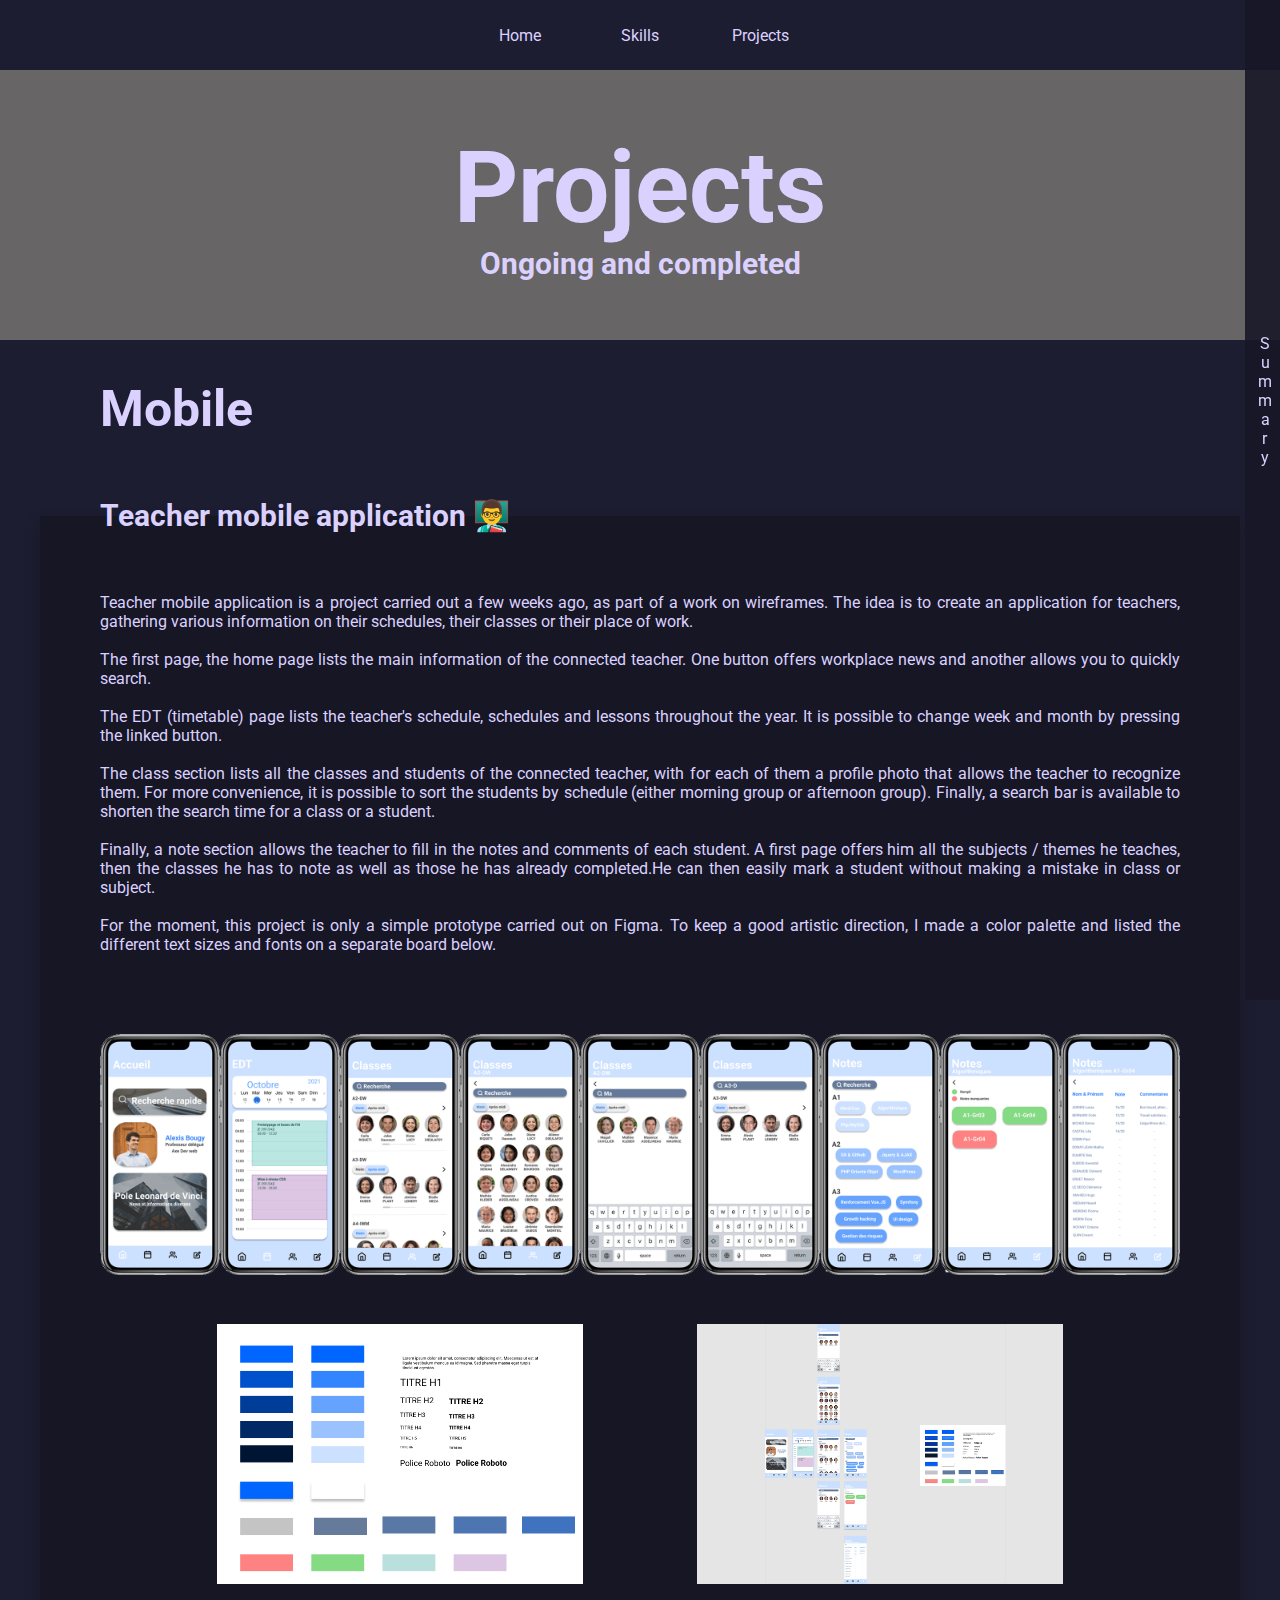
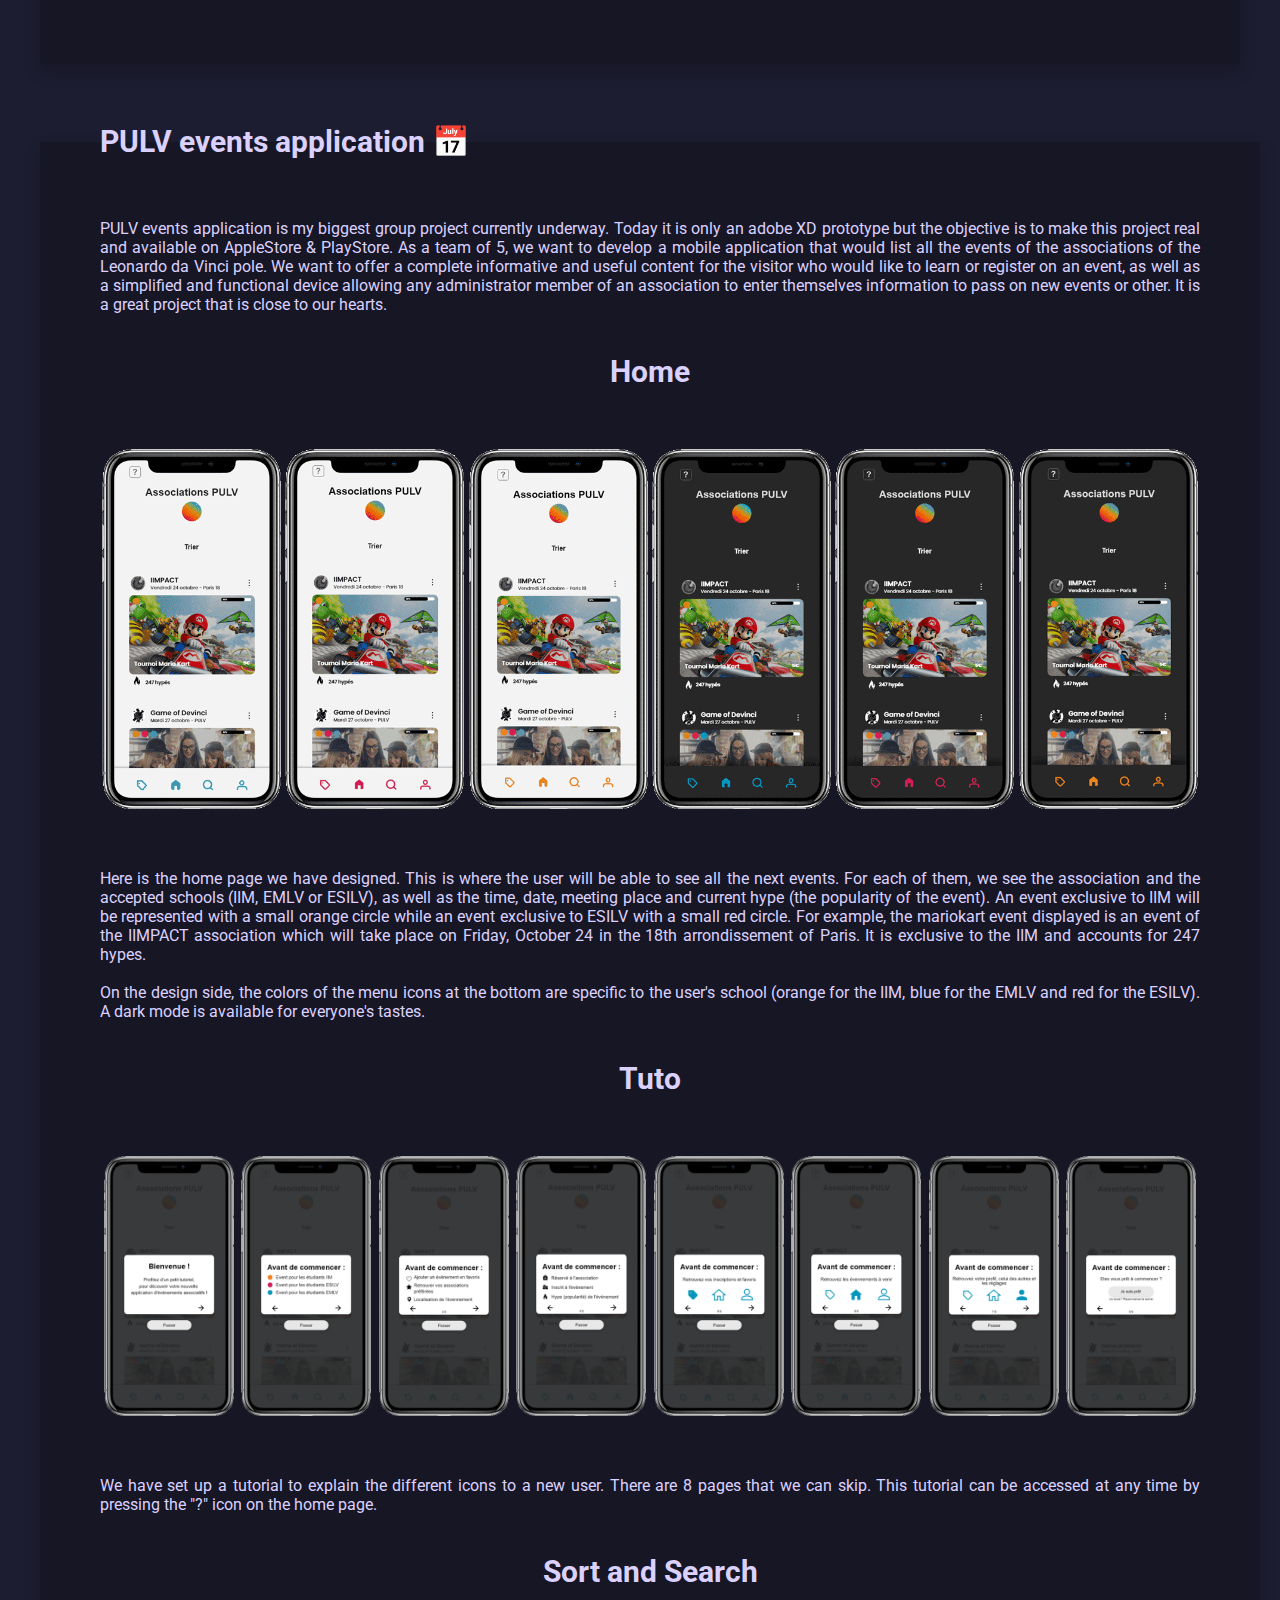
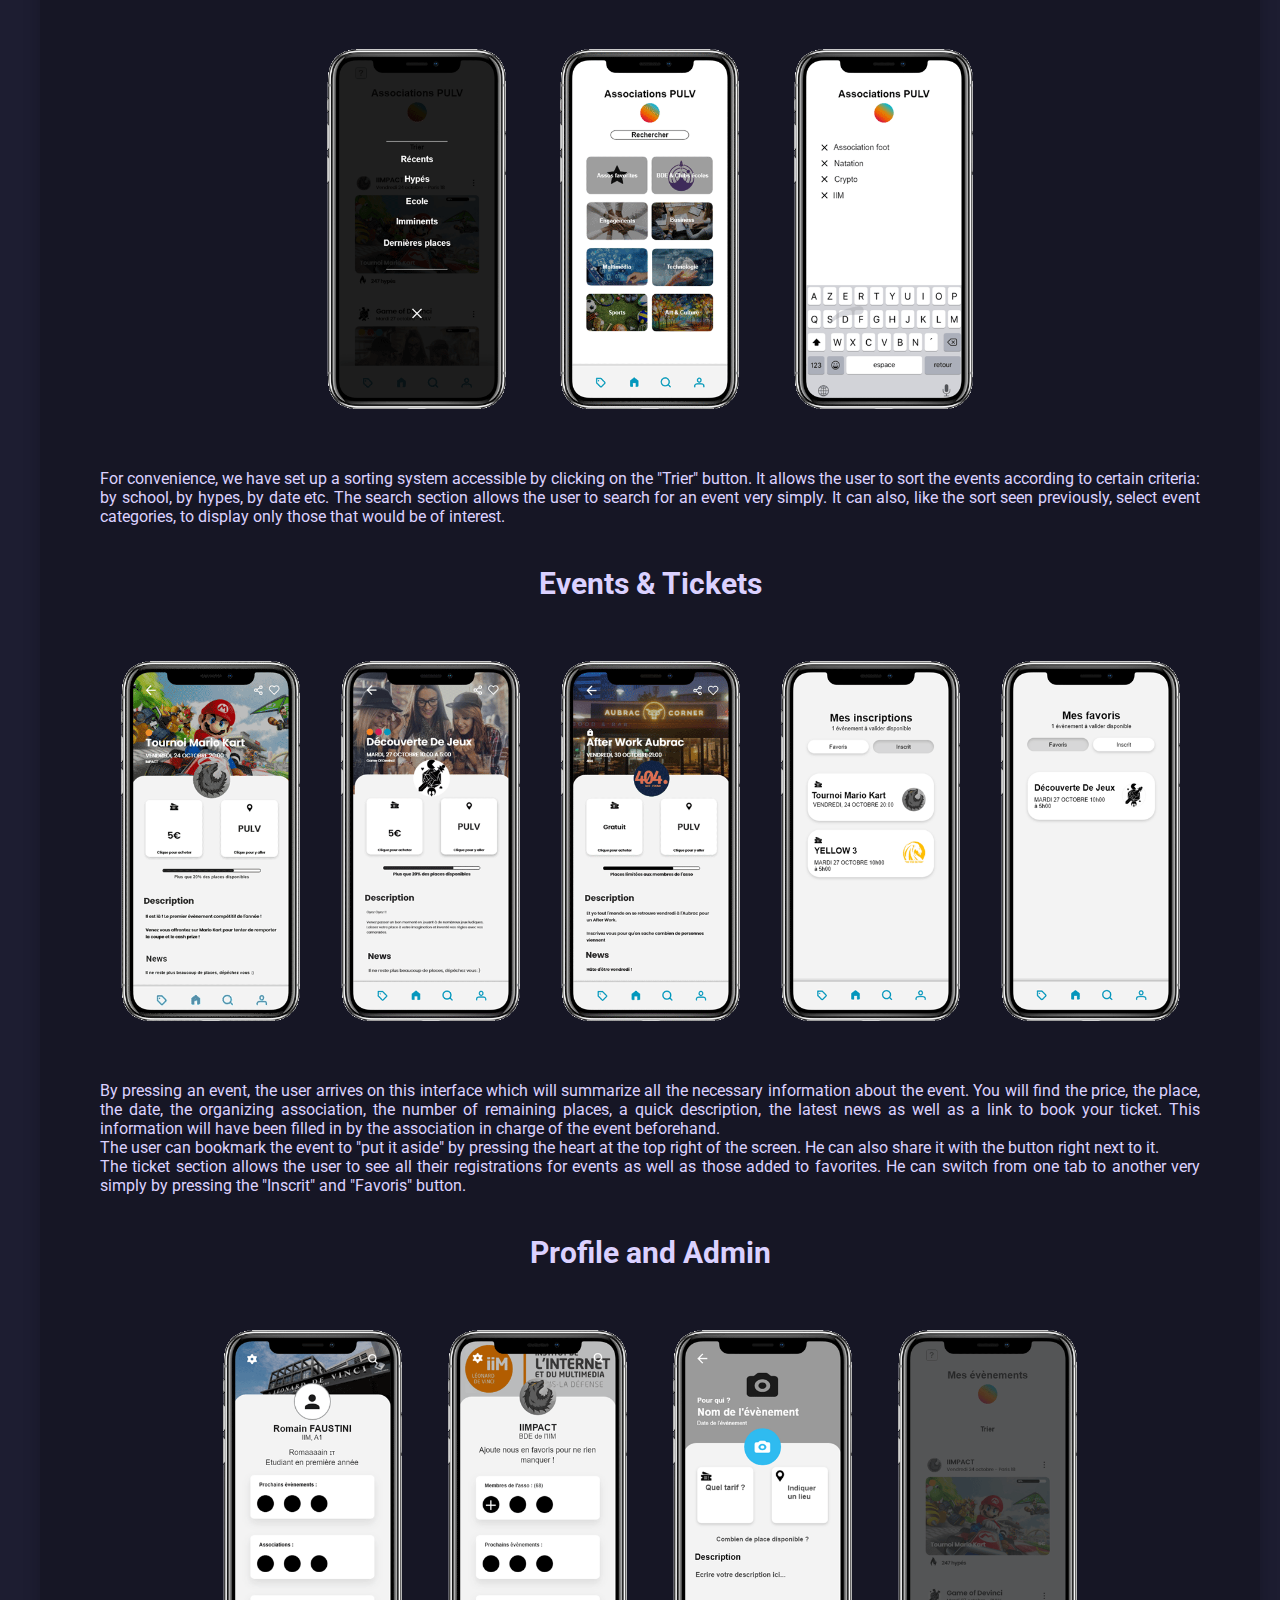
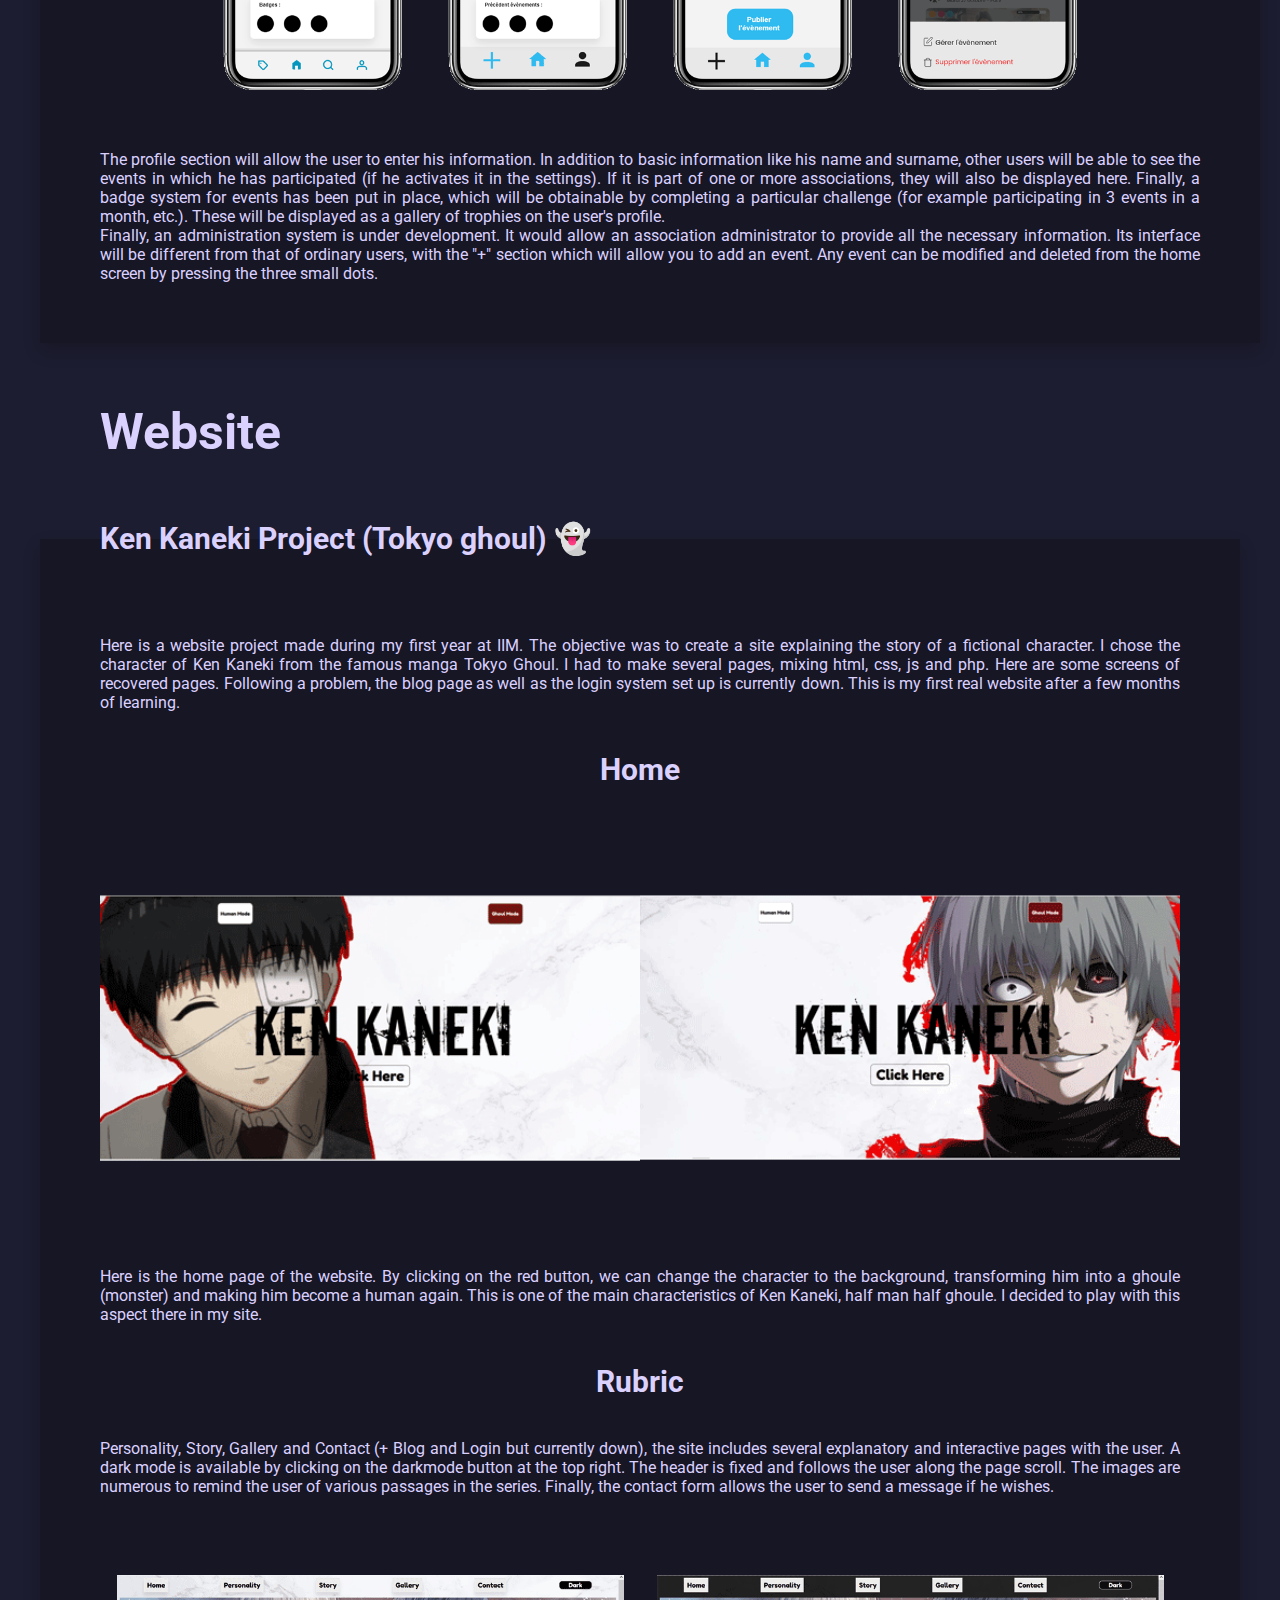
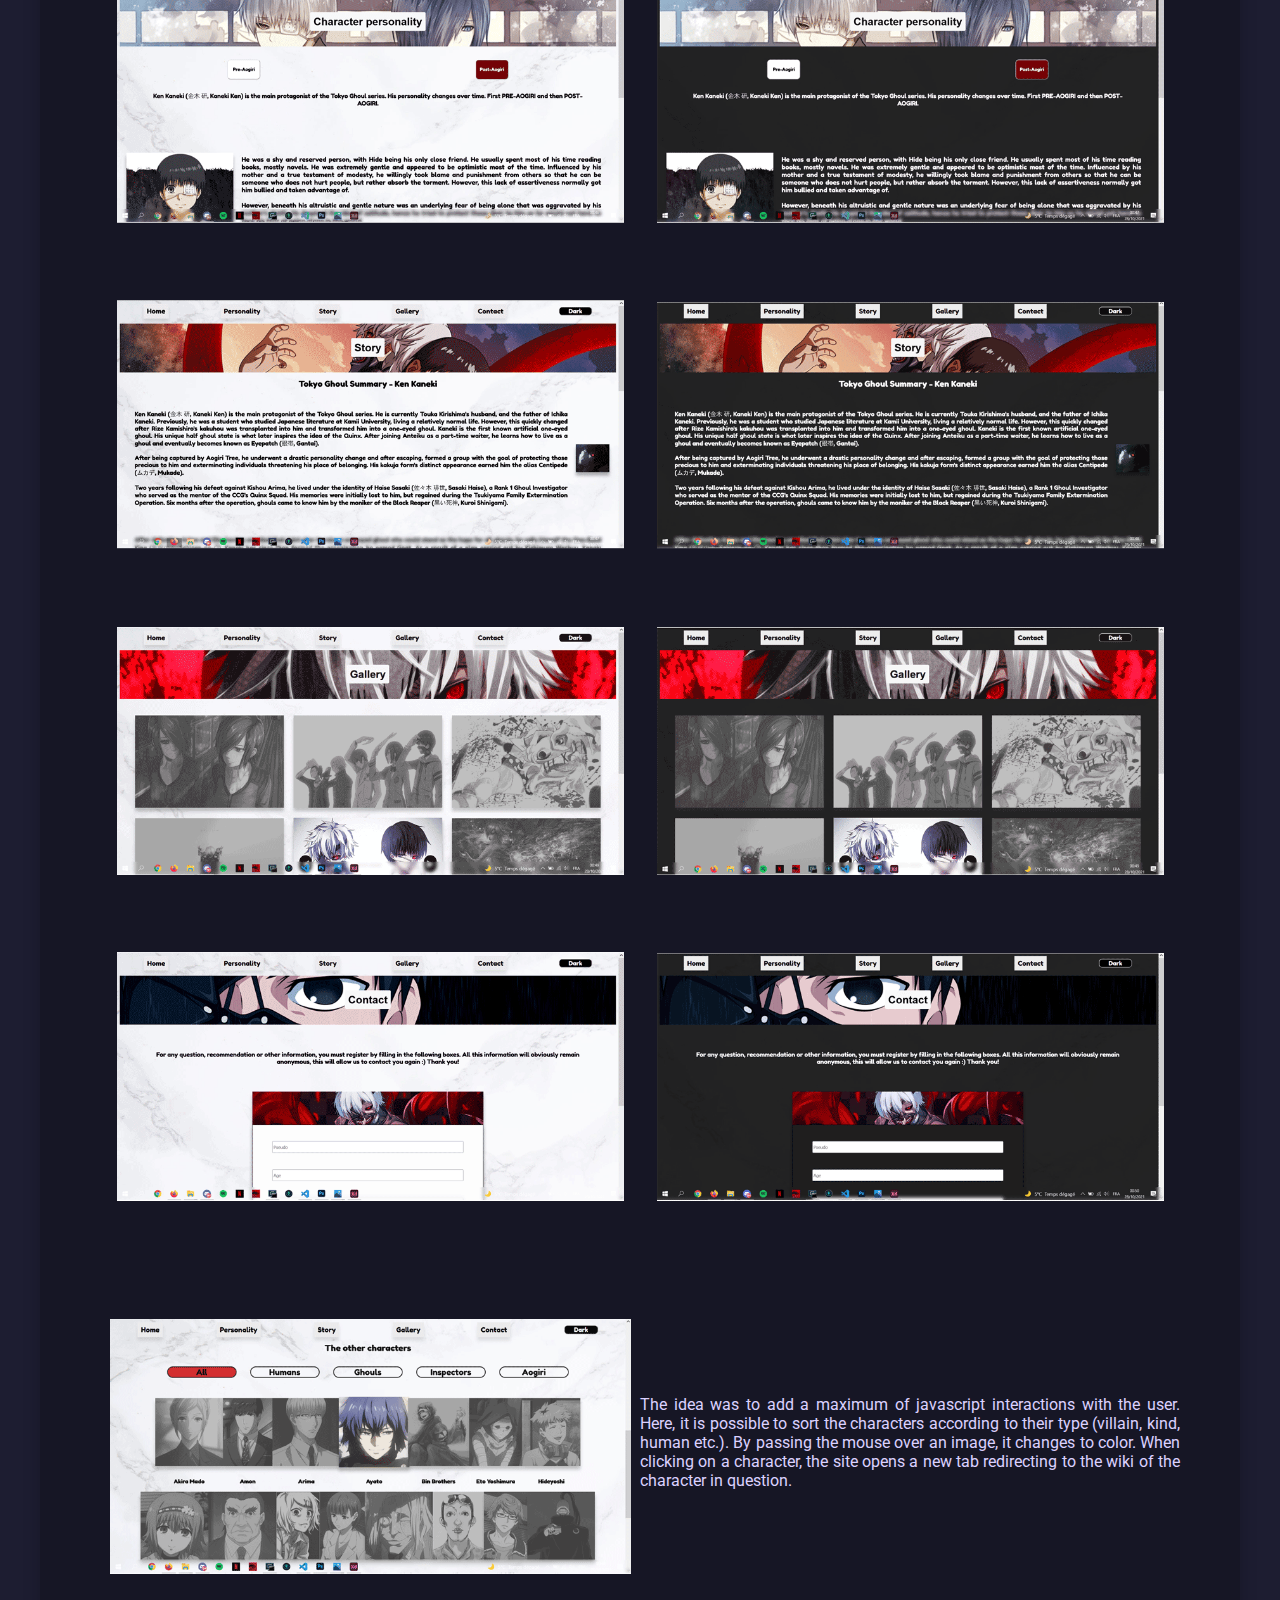
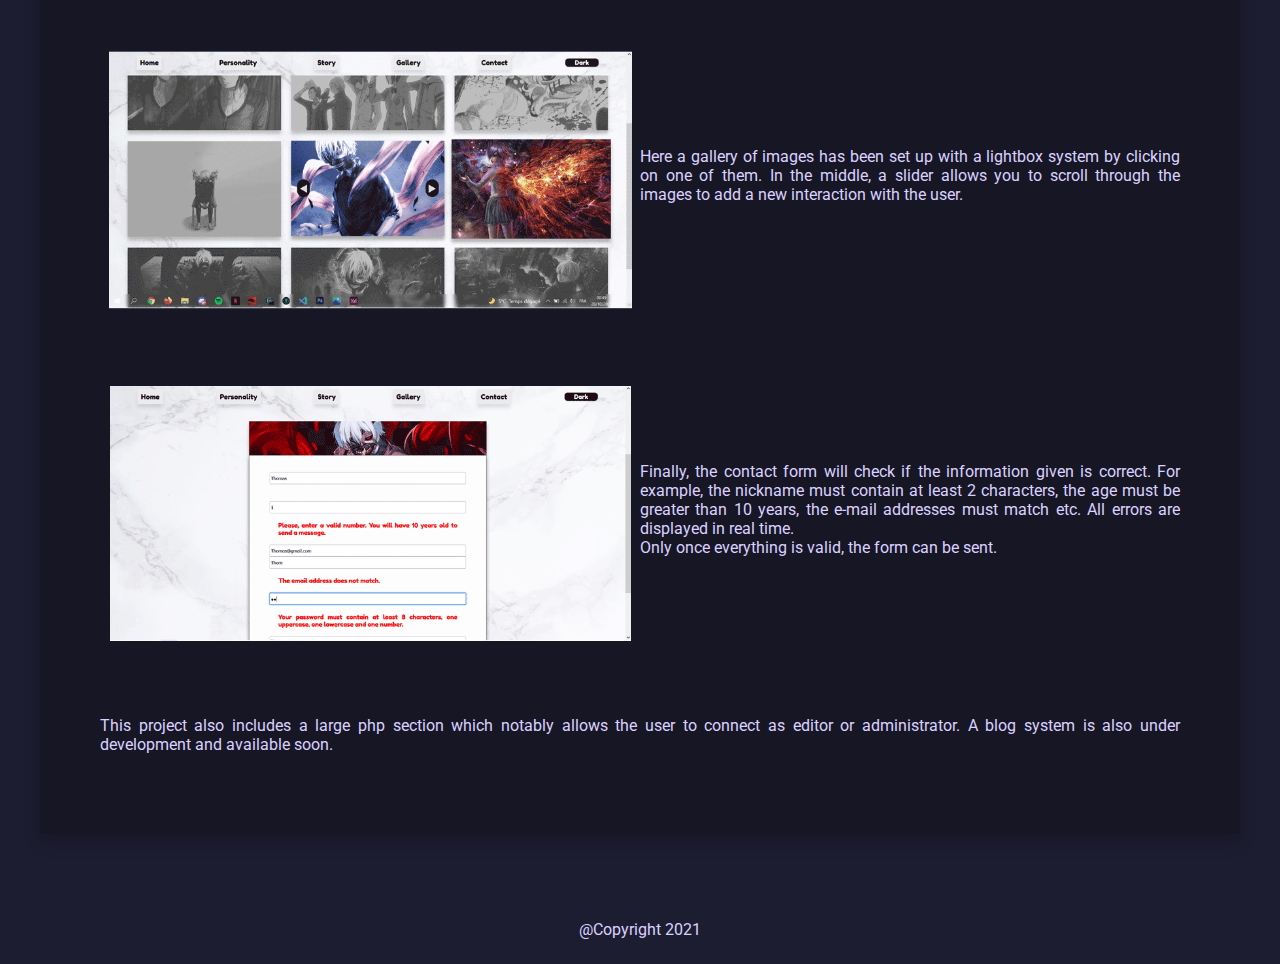
==== commit 4b04dfbb: "fixed" ====
--- a/projects.html
+++ b/projects.html
@@ -99,7 +99,7 @@
                         <h3>Sort and Search</h3>
                     </article>
                     <div class="grid grid-search">
-                        <div><img src="img/projects/xd/filter.png" alt="filter" class="xs"></div>
+                        <div><img src="img/projects/xd/sort.png" alt="filter" class="xs"></div>
                         <div><img src="img/projects/xd/search_1.png" alt="search_1" class="xs"></div>
                         <div><img src="img/projects/xd/search_2.png" alt="search_2" class="xs"></div>
                     </div>
@@ -141,7 +141,7 @@
                     </article>
                     <div class="grid grid-home">
                         <div><img src="img/projects/kk/1.png" alt="home_1" class="xs"></div>
-                        <div><img src="img/projects/kk/2.png" alt="home_2" class="xs"></div>
+                        <div><img src="img/projects/kk/2.PNG" alt="home_2" class="xs"></div>
                     </div>
                     <p>Here is the home page of the website. By clicking on the red button, we can change the character to the background, transforming him into a ghoule (monster) and making him become a human again. This is one of the main characteristics of Ken Kaneki, half man half ghoule. I decided to play with this aspect there in my site.
                     </p>
@@ -153,13 +153,13 @@
                         The images are numerous to remind the user of various passages in the series. Finally, the contact form allows the user to send a message if he wishes.
                     </p>
                     <div class="grid grid-rubric">
-                        <div><img src="img/projects/kk/3.png" alt="personality_1" class="xs"></div>
-                        <div><img src="img/projects/kk/4.png" alt="personality_2 class="xs"></div>
-                        <div><img src="img/projects/kk/5.png" alt="story_1" class="xs"></div>
-                        <div><img src="img/projects/kk/6.png" alt="story_2" class="xs"></div>
-                        <div><img src="img/projects/kk/7.png" alt="gallery_1" class="xs"></div>
-                        <div><img src="img/projects/kk/8.png" alt="gallery2" class="xs"></div>
-                        <div><img src="img/projects/kk/9.png" alt="contact_1" class="xs"></div>
+                        <div><img src="img/projects/kk/3.PNG" alt="personality_1" class="xs"></div>
+                        <div><img src="img/projects/kk/4.PNG" alt="personality_2" class="xs"></div>
+                        <div><img src="img/projects/kk/5.PNG" alt="story_1" class="xs"></div>
+                        <div><img src="img/projects/kk/6.PNG" alt="story_2" class="xs"></div>
+                        <div><img src="img/projects/kk/7.PNG" alt="gallery_1" class="xs"></div>
+                        <div><img src="img/projects/kk/8.PNG" alt="gallery2" class="xs"></div>
+                        <div><img src="img/projects/kk/9.PNG" alt="contact_1" class="xs"></div>
                         <div><img src="img/projects/kk/10.png" alt="contact_2" class="xs"></div>
                         
                     </div>
@@ -173,7 +173,7 @@
                         <div><img src="img/projects/kk/12.png" alt="home_2" class="xs"></div>
                         <p>Finally, the contact form will check if the information given is correct. For example, the nickname must contain at least 2 characters, the age must be greater than 10 years, the e-mail addresses must match etc. All errors are displayed in real time.<br>Only once everything is valid, the form can be sent.
                         </p>
-                        <div><img src="img/projects/kk/13.png" alt="home_2" class="xs"></div>
+                        <div><img src="img/projects/kk/13.PNG" alt="home_2" class="xs"></div>
                     </div>
                     <p>This project also includes a large php section which notably allows the user to connect as editor or administrator. A blog system is also under development and available soon.</p>
                 </fieldset>
--- a/style.css
+++ b/style.css
@@ -870,7 +870,7 @@
   .projects fieldset:nth-of-type(3) .grid-home div:nth-of-type(2) {
     grid-column: 2;
     grid-row: 1;
-    background-image: url(img/projects/kk/2.png);
+    background-image: url(img/projects/kk/2.PNG);
     margin: 20px 0;
     background-size: contain;
     background-repeat: no-repeat;
@@ -884,7 +884,7 @@
   .projects fieldset:nth-of-type(3) .grid-rubric div:nth-of-type(1) {
     grid-column: 1;
     grid-row: 1;
-    background-image: url(img/projects/kk/3.png);
+    background-image: url(img/projects/kk/3.PNG);
     margin: 20px 0;
     background-size: contain;
     background-repeat: no-repeat;
@@ -893,7 +893,7 @@
   .projects fieldset:nth-of-type(3) .grid-rubric div:nth-of-type(2) {
     grid-column: 2;
     grid-row: 1;
-    background-image: url(img/projects/kk/4.png);
+    background-image: url(img/projects/kk/4.PNG);
     margin: 20px 0;
     background-size: contain;
     background-repeat: no-repeat;
@@ -902,7 +902,7 @@
   .projects fieldset:nth-of-type(3) .grid-rubric div:nth-of-type(3) {
     grid-column: 1;
     grid-row: 2;
-    background-image: url(img/projects/kk/5.png);
+    background-image: url(img/projects/kk/5.PNG);
     margin: 20px 0;
     background-size: contain;
     background-repeat: no-repeat;
@@ -911,7 +911,7 @@
   .projects fieldset:nth-of-type(3) .grid-rubric div:nth-of-type(4) {
     grid-column: 2;
     grid-row: 2;
-    background-image: url(img/projects/kk/6.png);
+    background-image: url(img/projects/kk/6.PNG);
     margin: 20px 0;
     background-size: contain;
     background-repeat: no-repeat;
@@ -920,7 +920,7 @@
   .projects fieldset:nth-of-type(3) .grid-rubric div:nth-of-type(5) {
     grid-column: 1;
     grid-row: 3;
-    background-image: url(img/projects/kk/7.png);
+    background-image: url(img/projects/kk/7.PNG);
     margin: 20px 0;
     background-size: contain;
     background-repeat: no-repeat;
@@ -929,7 +929,7 @@
   .projects fieldset:nth-of-type(3) .grid-rubric div:nth-of-type(6) {
     grid-column: 2;
     grid-row: 3;
-    background-image: url(img/projects/kk/8.png);
+    background-image: url(img/projects/kk/8.PNG);
     margin: 20px 0;
     background-size: contain;
     background-repeat: no-repeat;
@@ -938,7 +938,7 @@
   .projects fieldset:nth-of-type(3) .grid-rubric div:nth-of-type(7) {
     grid-column: 1;
     grid-row: 4;
-    background-image: url(img/projects/kk/9.png);
+    background-image: url(img/projects/kk/9.PNG);
     margin: 20px 0;
     background-size: contain;
     background-repeat: no-repeat;
@@ -947,7 +947,7 @@
   .projects fieldset:nth-of-type(3) .grid-rubric div:nth-of-type(8) {
     grid-column: 2;
     grid-row: 4;
-    background-image: url(img/projects/kk/10.png);
+    background-image: url(img/projects/kk/10.PNG);
     margin: 20px 0;
     background-size: contain;
     background-repeat: no-repeat;
@@ -979,7 +979,7 @@
   .projects fieldset:nth-of-type(3) .grid-use div:nth-of-type(3) {
     grid-column: 1;
     grid-row: 3;
-    background-image: url(img/projects/kk/13.png);
+    background-image: url(img/projects/kk/13.PNG);
     margin: 20px 0;
     background-size: contain;
     background-repeat: no-repeat;
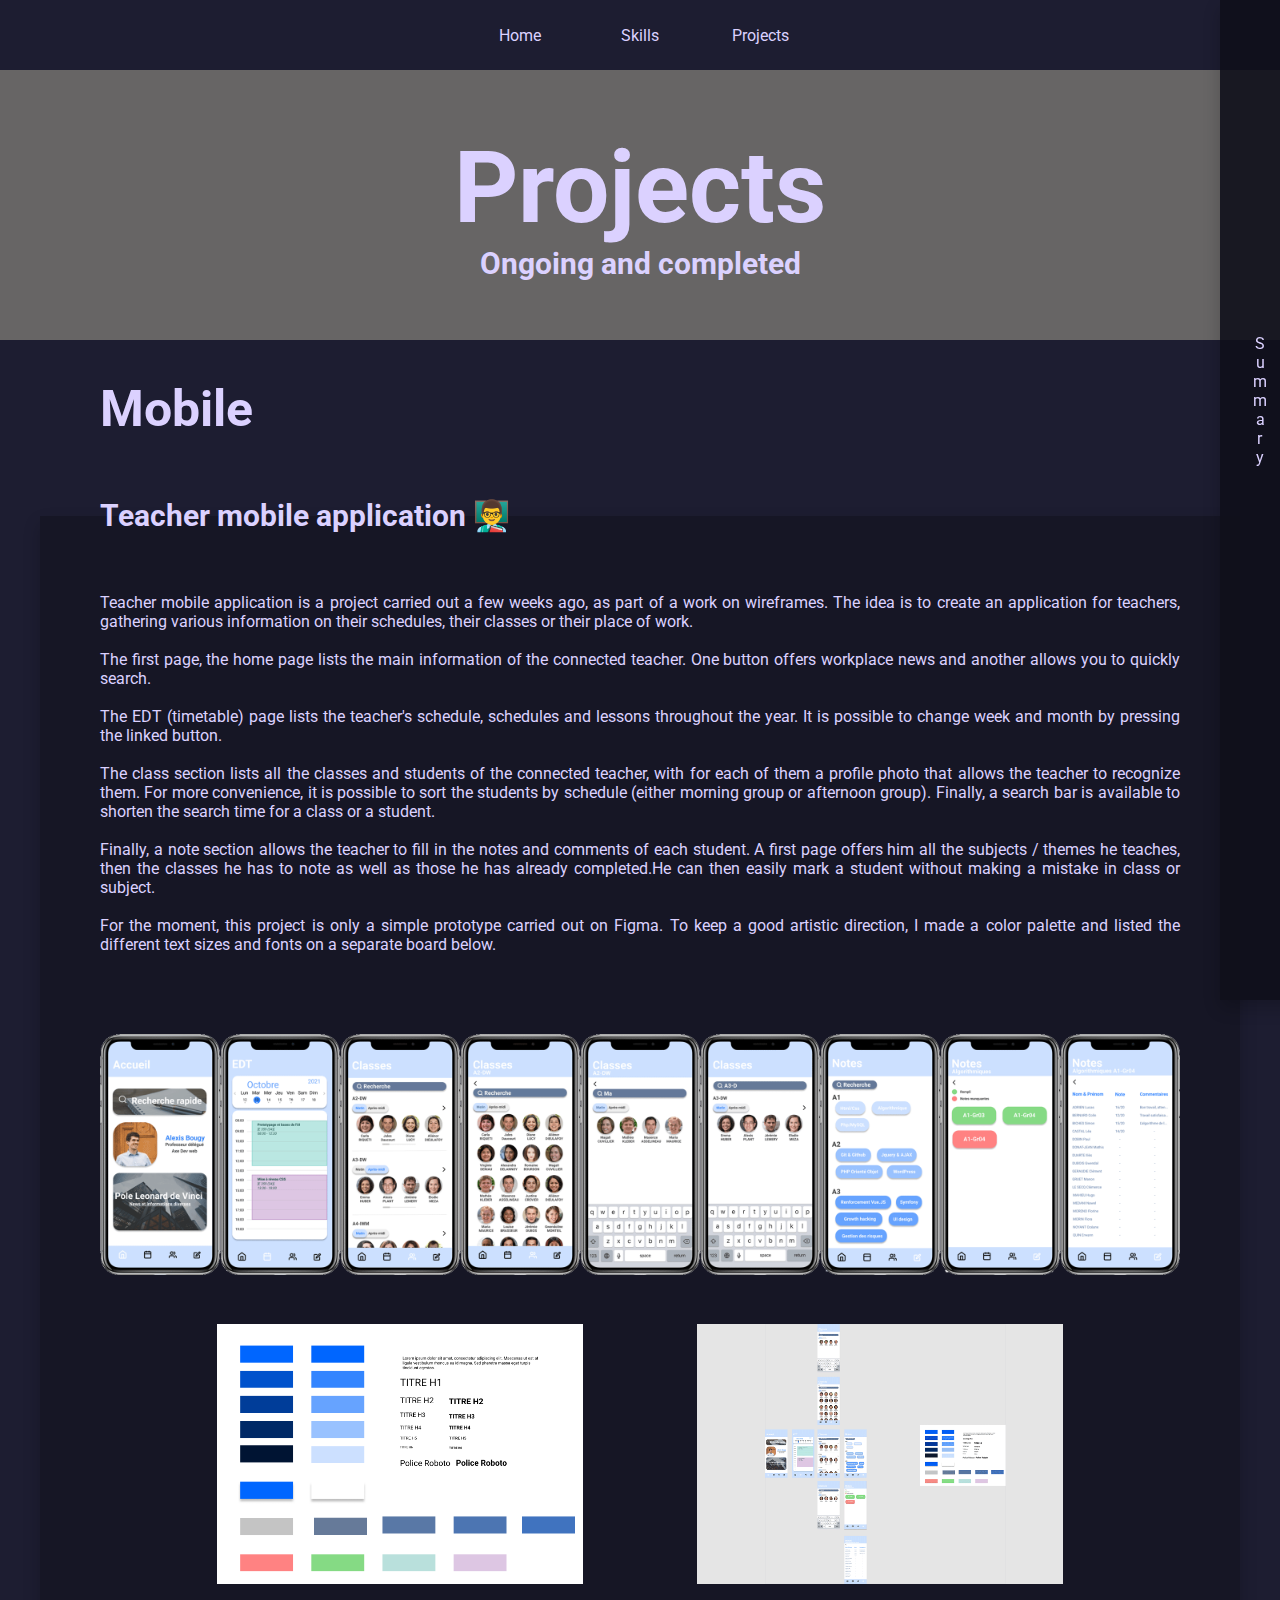
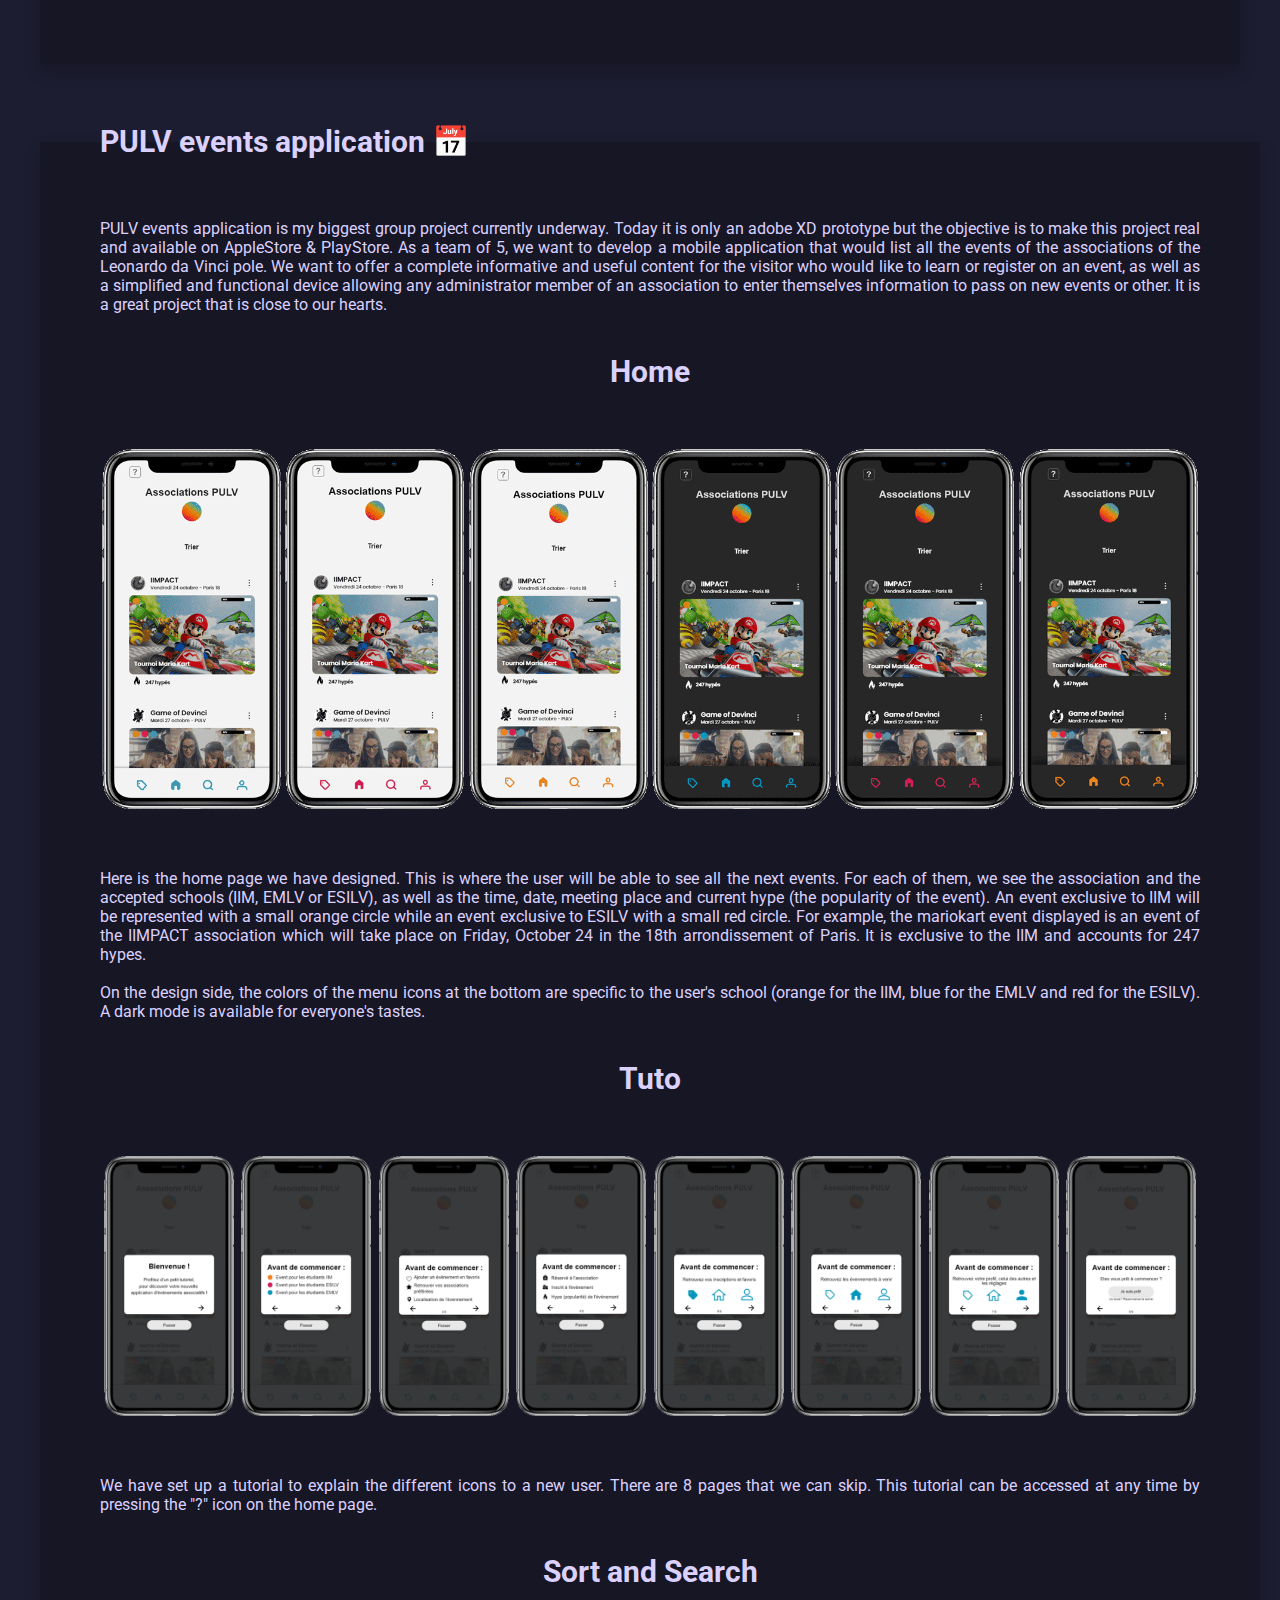
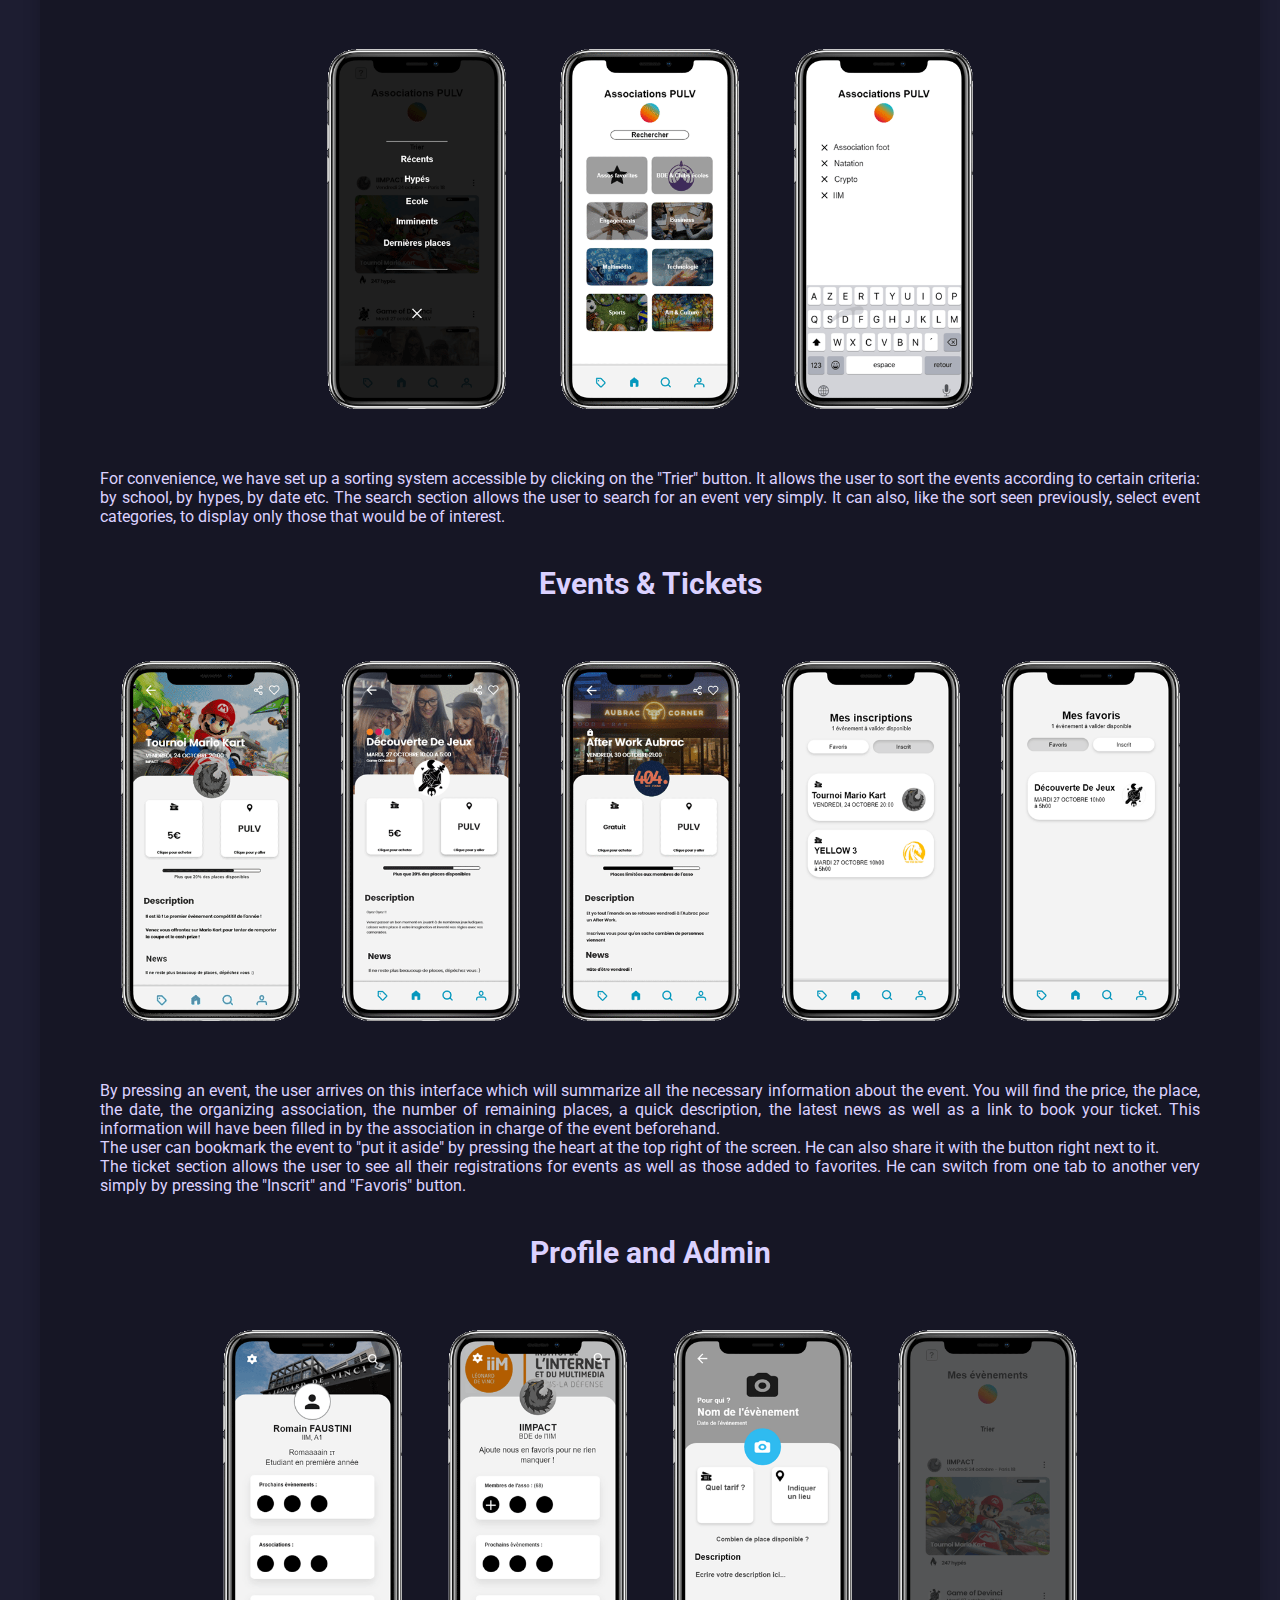
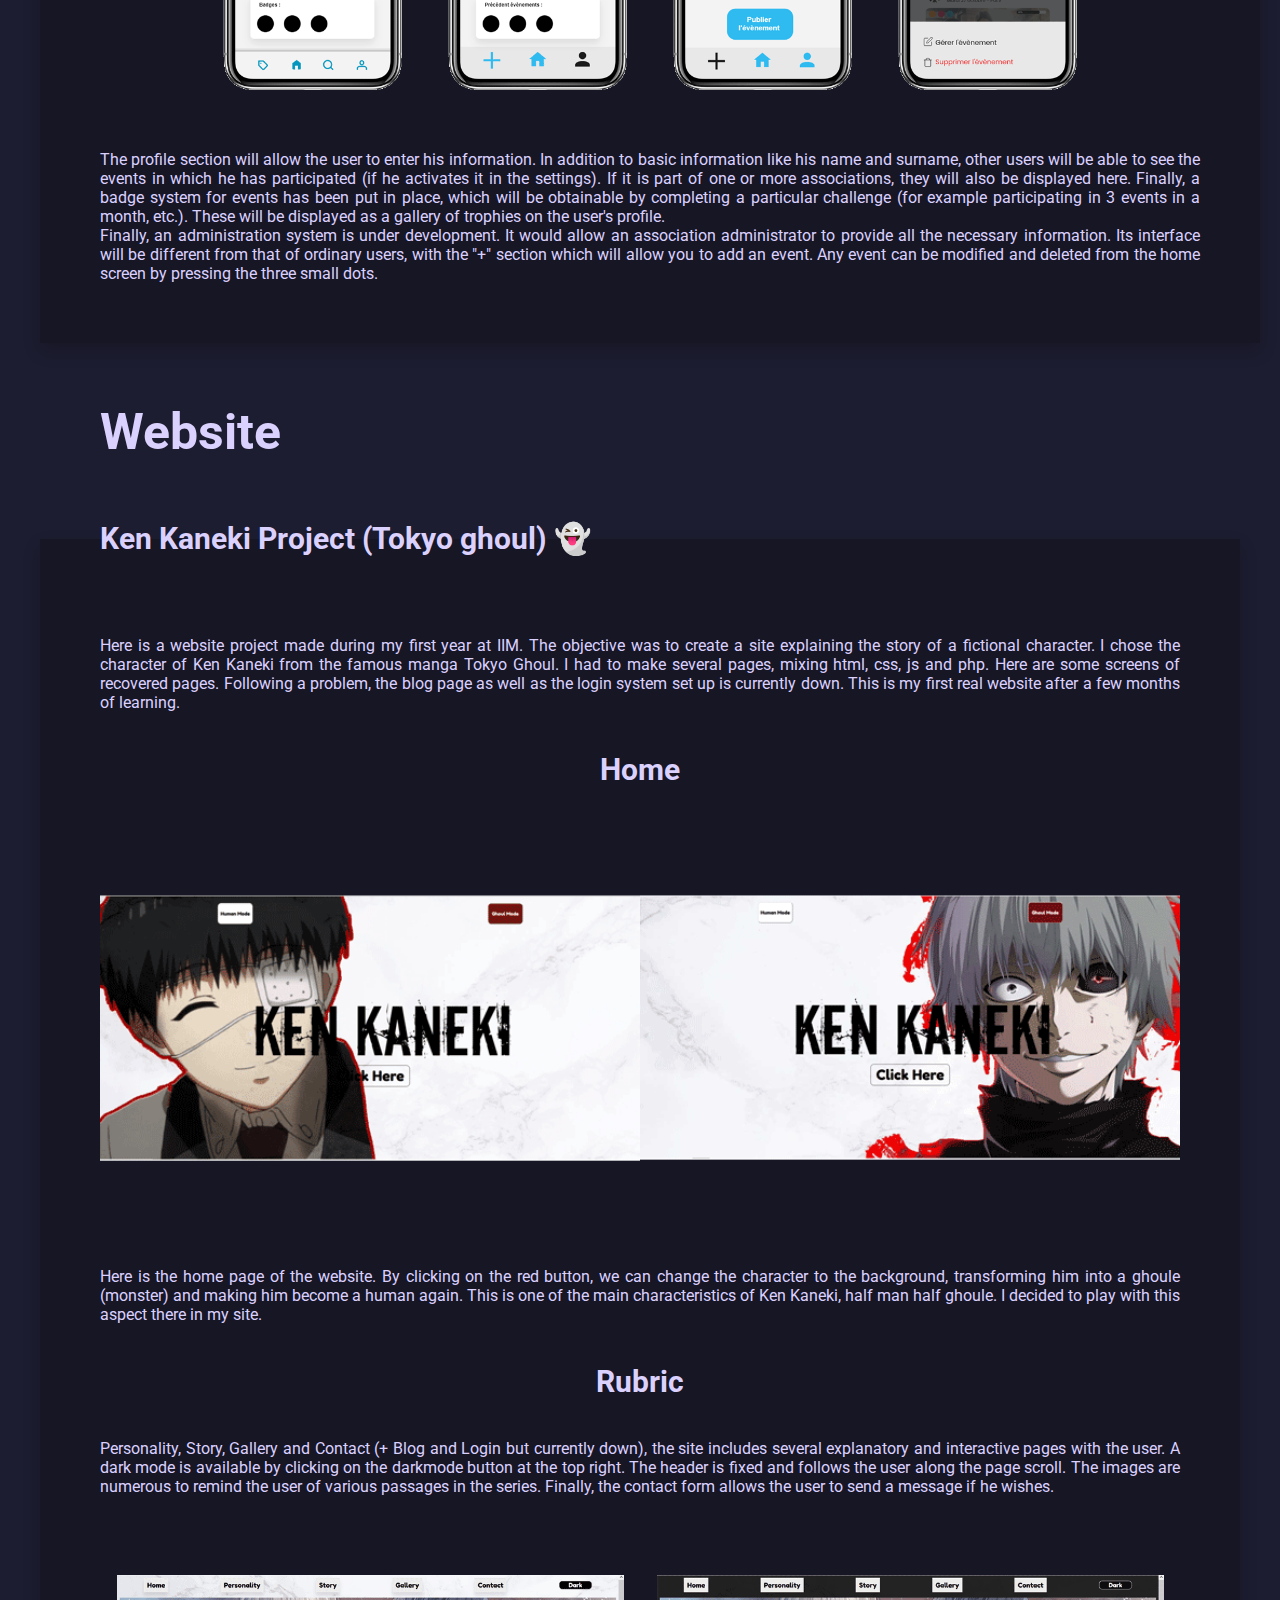
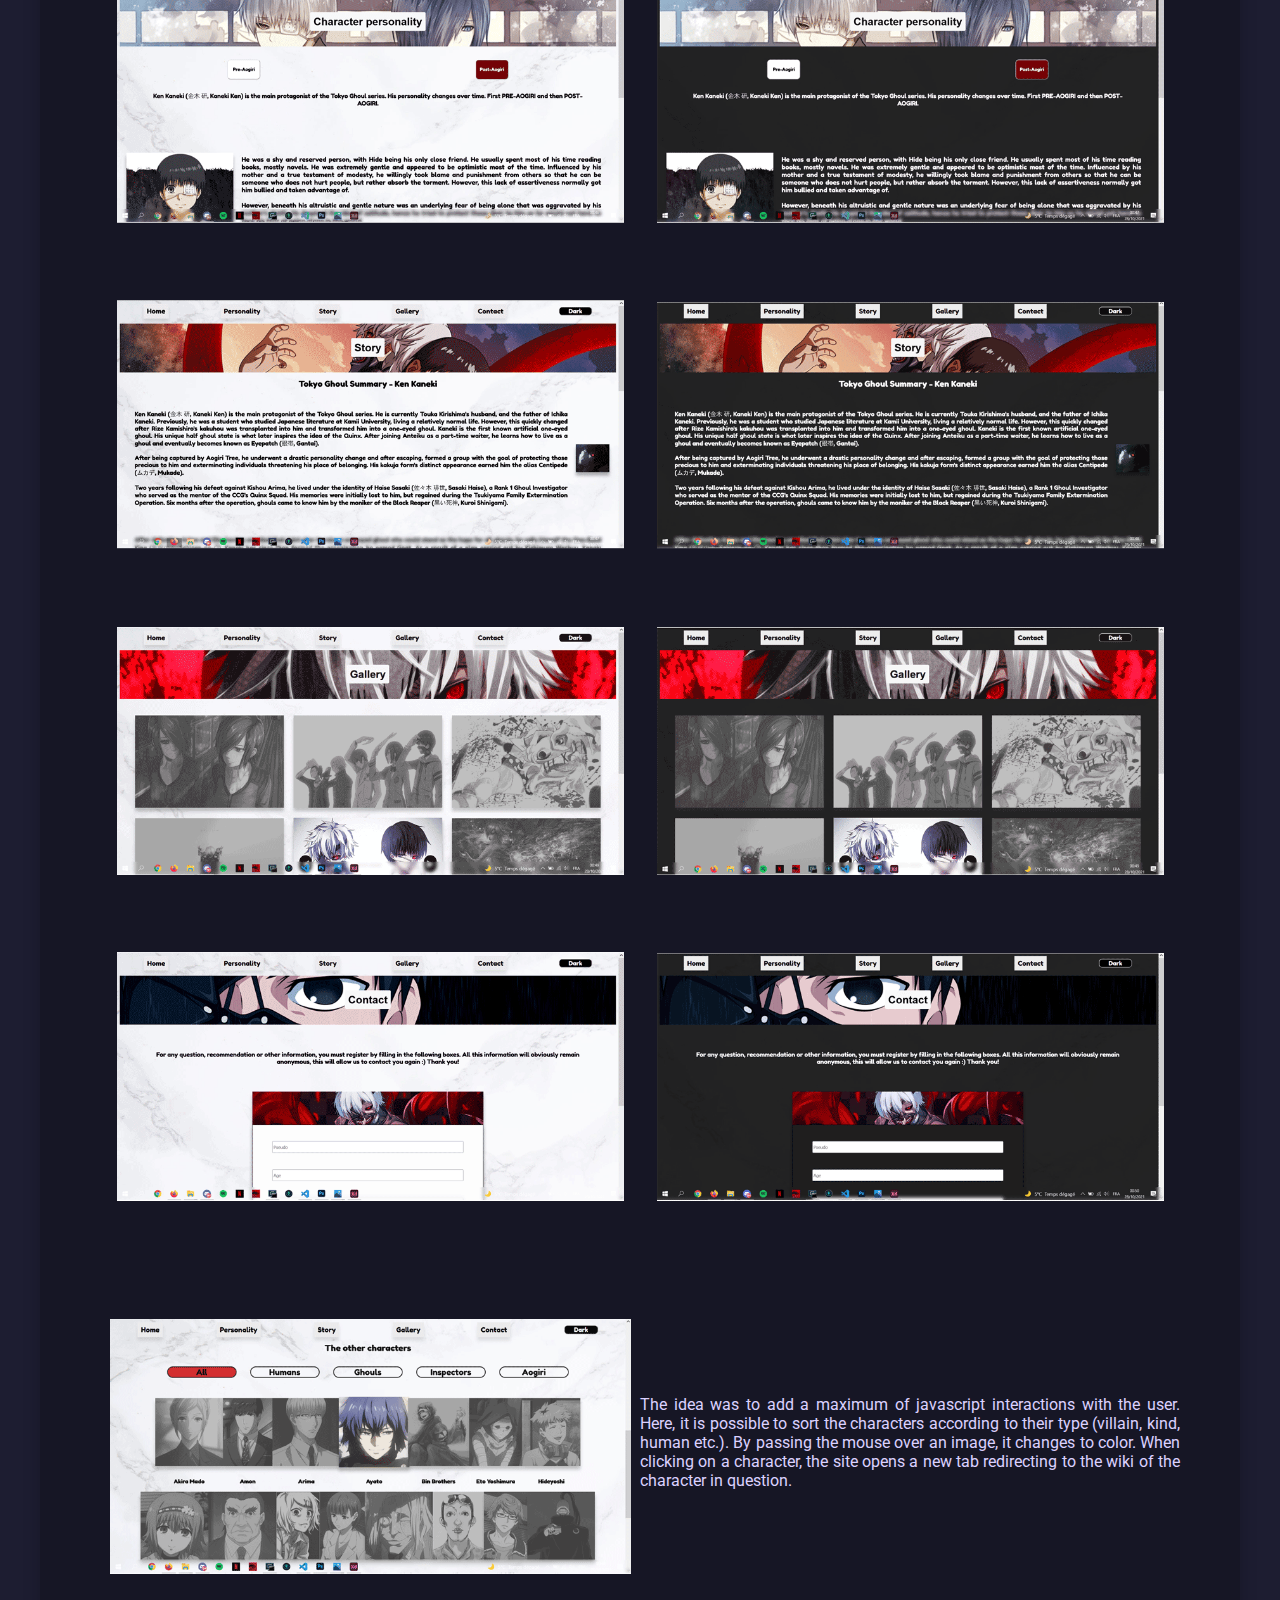
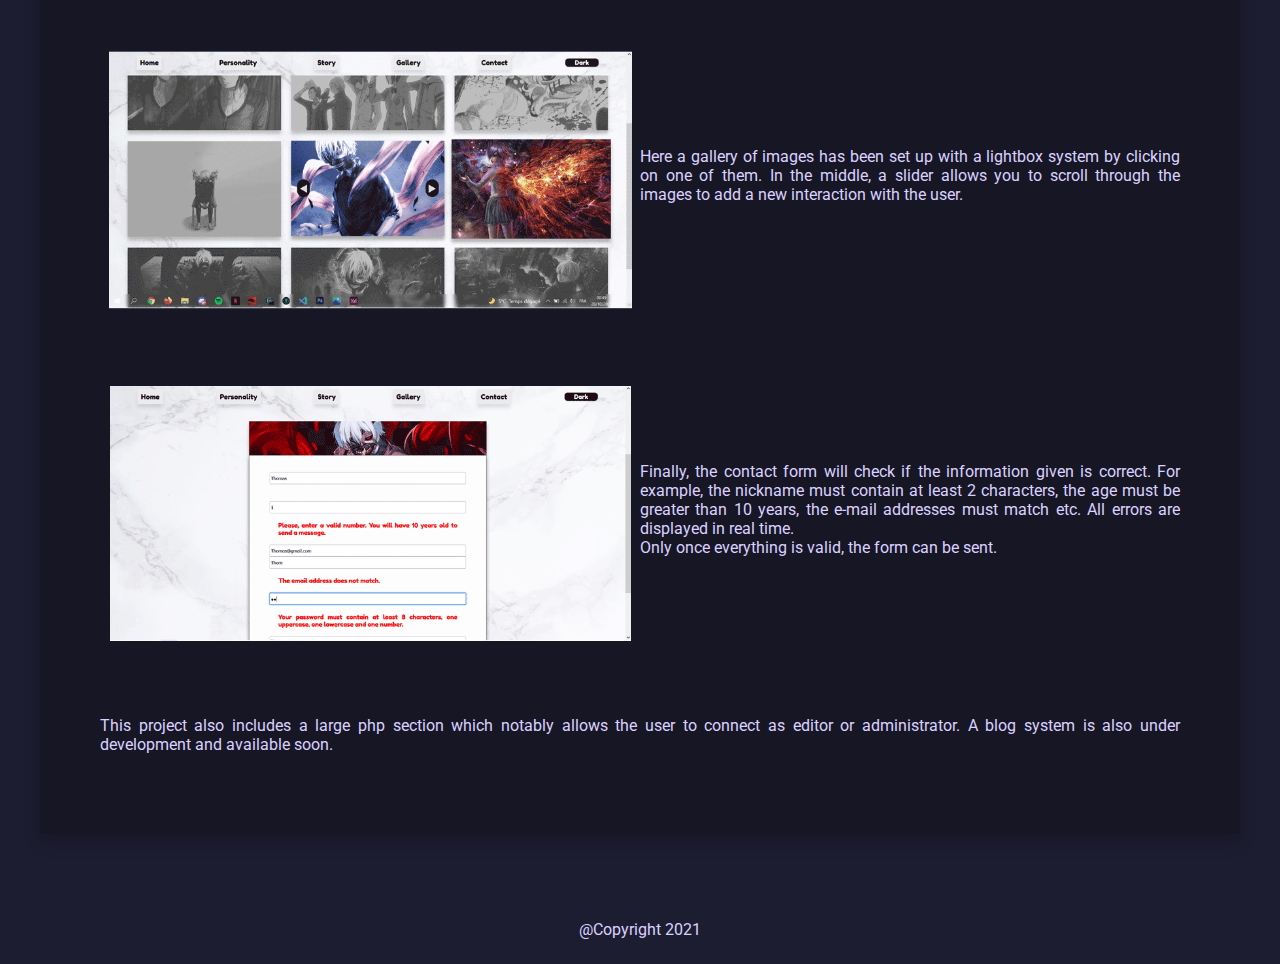
==== commit 4bd6c9b5: ":sparkles: Add Scroll Reveal" ====
--- a/projects.html
+++ b/projects.html
@@ -224,6 +224,7 @@
             </div>
         </ul>
     </body>
+    <script src="https://unpkg.com/scrollreveal"></script>
     <script src="script.js"></script>
     </html>
     
--- a/style.css
+++ b/style.css
@@ -80,26 +80,27 @@
 }
 
 .scrollbar {
-  width: 200px;
+  width: 260px;
   position: fixed;
   top: 0;
   right: 0;
   bottom: -100px;
-  background-color: rgba(23, 23, 39, 0.9);
+  background-color: rgba(16, 16, 27, 0.9);
   transform: translateX(200px);
   padding-top: 100px;
-  padding-left: 10px;
-  padding-right: 225px;
+  padding-left: 30px;
+  padding-right: 200px;
   margin-top: 0;
   z-index: 2;
   color: #dbd1ff;
   display: flex;
+  box-shadow: 0 8px 16px rgba(0, 0, 0, 0.2);
 }
 .scrollbar:hover {
   transform: translateX(0);
 }
 .scrollbar:hover .summary {
-  opacity: 0;
+  display: none;
 }
 .scrollbar li {
   text-align: center;
@@ -120,6 +121,7 @@
   text-orientation: upright;
   align-self: center;
   margin-bottom: 300px;
+  opacity: 1;
 }
 
 .burger, .x {
@@ -217,6 +219,8 @@
 @media screen and (max-width: 1200px) {
   .index section:nth-of-type(1) .home {
     height: 50vh;
+    background-size: 200%;
+    background-position: top;
   }
 }
 .index section:nth-of-type(1) .home div:nth-of-type(1) {
@@ -289,6 +293,11 @@
 .index .section-1:hover {
   border: 1px solid #ff9f7c;
 }
+@media screen and (max-width: 1200px) {
+  .index .section-1 {
+    width: 300px;
+  }
+}
 .index .section-2 {
   width: 700px;
   background-color: darkgray;
@@ -305,6 +314,11 @@
 }
 .index .section-2:hover {
   border: 1px solid #ff9f7c;
+}
+@media screen and (max-width: 1200px) {
+  .index .section-2 {
+    width: 300px;
+  }
 }
 
 .skills li {
@@ -326,7 +340,15 @@
   flex-direction: column;
   text-align: center;
   color: #dbd1ff;
+  background-position: top;
   background-image: url(https://images.unsplash.com/photo-1508317469940-e3de49ba902e?ixid=MnwxMjA3fDB8MHxzZWFyY2h8MjJ8fHNraWxscyUyMGRldnxlbnwwfHwwfHw%3D&ixlib=rb-1.2.1&auto=format&fit=crop&w=600&q=60);
+}
+@media screen and (max-width: 1200px) {
+  .skills .title {
+    background-size: auto;
+    height: 200px;
+    background-position: top;
+  }
 }
 .skills article {
   margin-top: 40px;
@@ -430,7 +452,9 @@
 }
 @media screen and (max-width: 1200px) {
   .projects .title {
-    background-position: left;
+    background-size: auto;
+    height: 200px;
+    background-position: left top;
   }
 }
 .projects article {
